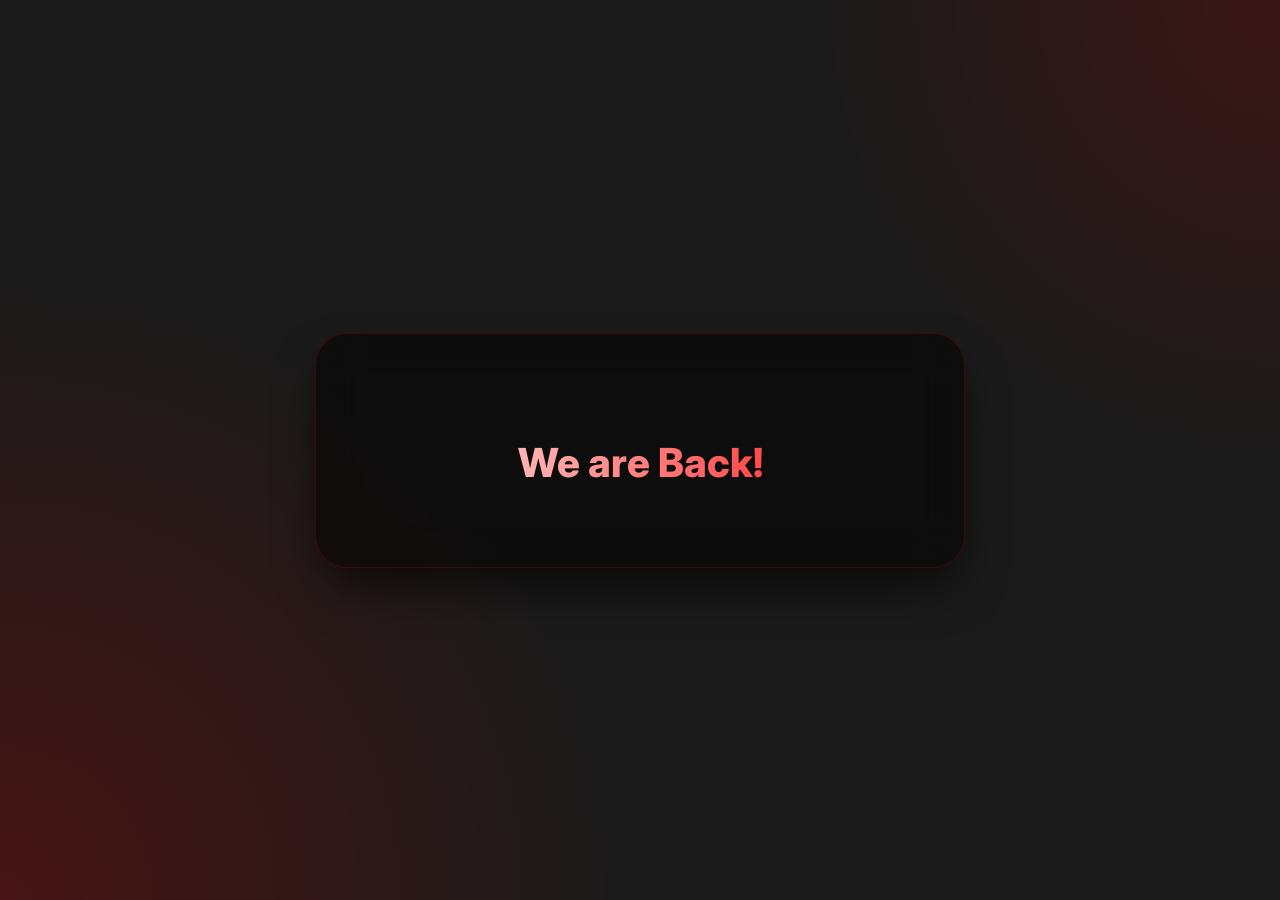
==== index.html @ 0750bf52 "Add files via upload" ====
<!DOCTYPE html>
<html lang="pt-br">
<head>
    <meta charset="UTF-8">
    <meta name="viewport" content="width=device-width, initial-scale=1.0">
    <title>Manutenção | Voltamos em breve</title>
    <link href="https://fonts.googleapis.com/css2?family=Inter:wght@300;600;800&display=swap" rel="stylesheet">
    <link rel="stylesheet" href="https://cdnjs.cloudflare.com/ajax/libs/font-awesome/6.4.0/css/all.min.css">
    <style>
        * { margin: 0; padding: 0; box-sizing: border-box; }
        
        body {
            font-family: 'Inter', sans-serif;
            height: 100vh;
            display: flex;
            align-items: center;
            justify-content: center;
            background: #1a1a1a;
            color: white;
            overflow: hidden;
            position: relative;
        }

        body::before {
            content: '';
            position: absolute;
            top: 0; left: 0; width: 100%; height: 100%;
            background: radial-gradient(circle at bottom left, rgba(255, 0, 0, 0.2), transparent 40%),
                        radial-gradient(circle at top right, rgba(255, 0, 0, 0.15), transparent 30%);
            z-index: -1;
        }

        .glass-card {
            background: rgba(0, 0, 0, 0.5);
            backdrop-filter: blur(20px);
            -webkit-backdrop-filter: blur(20px);
            border: 1px solid rgba(255, 0, 0, 0.2);
            border-radius: 32px;
            padding: 4rem 2rem;
            text-align: center;
            max-width: 650px;
            width: 90%;
            box-shadow: 0 25px 50px -12px rgba(0, 0, 0, 0.7);
            position: relative;
            z-index: 1;
        }

        .woman-icon {
            font-size: 5rem;
            color: #ff0000;
            margin-bottom: 1.5rem;
            position: absolute;
            top: -40px;
            left: 50%;
            transform: translateX(-50%);
            text-shadow: 0 0 20px rgba(255, 0, 0, 0.6);
            animation: pulse-red 2s infinite;
        }

        @keyframes pulse-red {
            0%, 100% { transform: translateX(-50%) scale(1); opacity: 1; }
            50% { transform: translateX(-50%) scale(1.05); opacity: 0.8; }
        }

        h1 { 
            font-weight: 800; font-size: 2.5rem; margin-bottom: 1rem; 
            background: linear-gradient(to right, #fff, #ff0000);
            -webkit-background-clip: text; -webkit-text-fill-color: transparent; 
            padding-top: 40px;
        }

        p { font-weight: 300; opacity: 0.8; margin-bottom: 2rem; font-size: 1.1rem; }

        .countdown-container {
            display: flex;
            justify-content: center;
            gap: 15px;
            margin-bottom: 2.5rem;
        }

        .time-block {
            background: rgba(20, 20, 20, 0.8);
            padding: 15px;
            border-radius: 16px;
            min-width: 80px;
            border: 1px solid rgba(255, 0, 0, 0.3);
        }

        .time-value { display: block; font-size: 2rem; font-weight: 800; color: #ff0000; }
        .time-label { font-size: 0.7rem; text-transform: uppercase; letter-spacing: 2px; opacity: 0.6; }

        /* --- BOTÃO DISCORD INTERNACIONAL --- */
        .btn-discord {
            display: inline-flex;
            align-items: center;
            justify-content: center;
            gap: 12px;
            background: #000;
            color: #fff;
            text-decoration: none;
            padding: 16px 35px;
            border-radius: 50px;
            font-weight: 600;
            text-transform: uppercase;
            letter-spacing: 1px;
            border: 2px solid #ff0000;
            transition: all 0.3s ease;
            box-shadow: 0 0 15px rgba(255, 0, 0, 0.3);
        }

        .btn-discord i { font-size: 1.5rem; color: #ff0000; transition: 0.3s; }

        .btn-discord:hover {
            background: #ff0000;
            color: #000;
            box-shadow: 0 0 30px rgba(255, 0, 0, 0.6);
            transform: translateY(-3px);
        }

        .btn-discord:hover i { color: #000; }

        .status-dot {
            display: inline-block;
            width: 10px; height: 10px;
            background: #ff0000; border-radius: 50%;
            margin-right: 8px; box-shadow: 0 0 15px #ff0000;
            animation: blink 1.5s infinite;
        }

        @keyframes blink { 0%, 100% { opacity: 1; } 50% { opacity: 0.3; } }
    </style>
</head>
<body>

    <div class="glass-card">
        <div class="woman-icon">👩‍💻</div>
        
        <div style="margin-bottom: 20px;">
            <span class="status-dot"></span>
            <span style="font-size: 0.8rem; font-weight: 600; opacity: 0.7; letter-spacing: 2px;">GLOBAL MAINTENANCE</span>
        </div>
        
        <h1>Estamos a melhorar tudo para si.</h1>
        <p>Estamos trabalhando para trazer uma experiência ainda mais poderosa.<br>Voltamos em 03/03/2026.</p>
        
        <div class="countdown-container">
            <div class="time-block"><span class="time-value" id="days">00</span><span class="time-label">Dias</span></div>
            <div class="time-block"><span class="time-value" id="hours">00</span><span class="time-label">Hrs</span></div>
            <div class="time-block"><span class="time-value" id="minutes">00</span><span class="time-label">Min</span></div>
            <div class="time-block"><span class="time-value" id="seconds">00</span><span class="time-label">Seg</span></div>
        </div>

        <a href="https://discord.gg/cHDTJGXrvJ" target="_blank" class="btn-discord">
            <i class="fab fa-discord"></i>
            Join Our Community
        </a>
    </div>

    <script>
        const targetDate = new Date("March 5, 2026 00:00:00").getTime();
        const timer = setInterval(function() {
            const now = new Date().getTime();
            const distance = targetDate - now;

            document.getElementById("days").innerHTML = Math.floor(distance / (1000 * 60 * 60 * 24));
            document.getElementById("hours").innerHTML = Math.floor((distance % (1000 * 60 * 60 * 24)) / (1000 * 60 * 60));
            document.getElementById("minutes").innerHTML = Math.floor((distance % (1000 * 60 * 60)) / (1000 * 60));
            document.getElementById("seconds").innerHTML = Math.floor((distance % (1000 * 60)) / 1000);

            if (distance < 0) {
                clearInterval(timer);
                document.querySelector(".glass-card").innerHTML = "<h1>We are Back!</h1>";
            }
        }, 1000);
    </script>
</body>
</html>
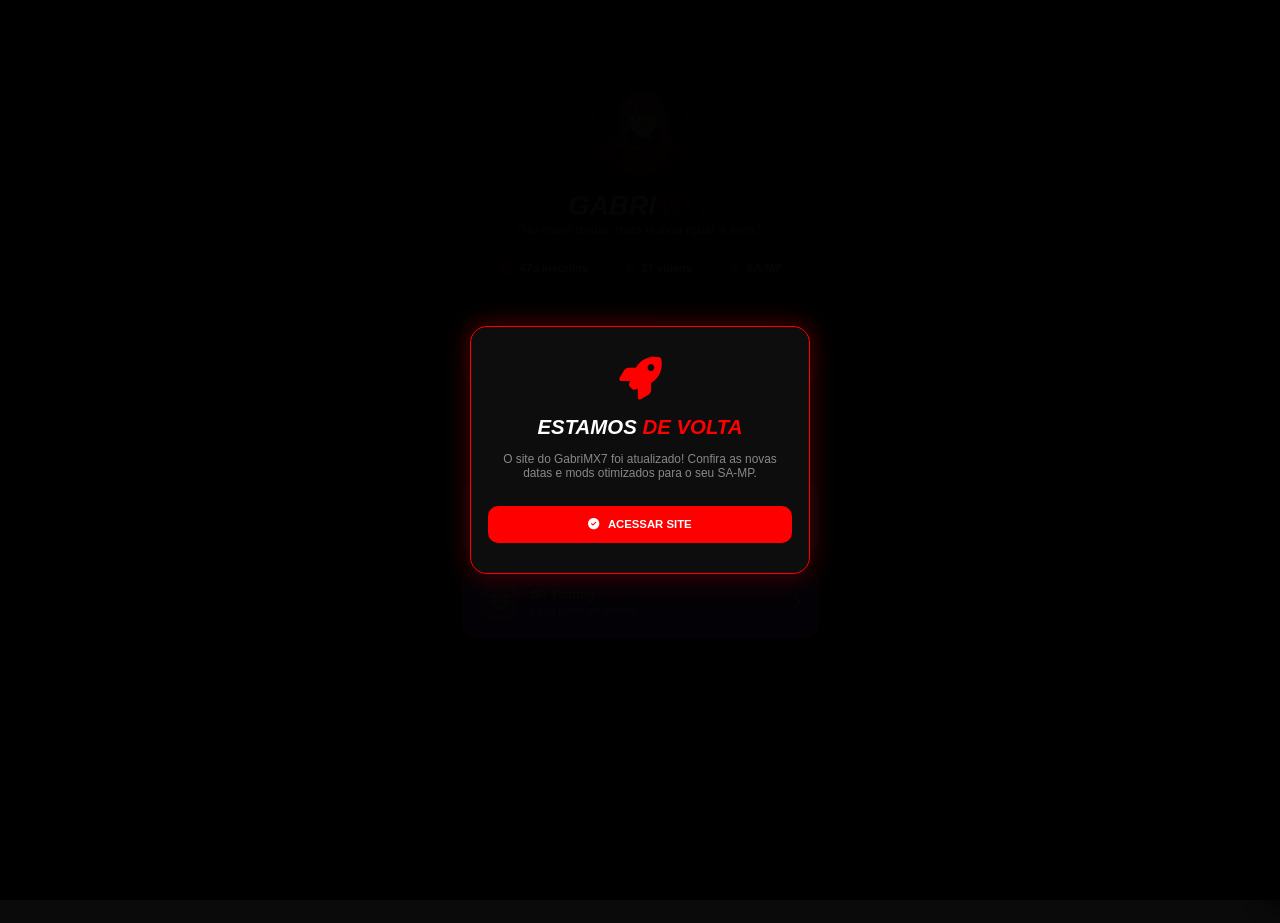
==== commit 8f8a8611: "Add files via upload Site atualizado...." ====
--- a/index.html
+++ b/index.html
@@ -1,177 +1,1926 @@
 <!DOCTYPE html>
 <html lang="pt-br">
 <head>
-    <meta charset="UTF-8">
-    <meta name="viewport" content="width=device-width, initial-scale=1.0">
-    <title>Manutenção | Voltamos em breve</title>
-    <link href="https://fonts.googleapis.com/css2?family=Inter:wght@300;600;800&display=swap" rel="stylesheet">
-    <link rel="stylesheet" href="https://cdnjs.cloudflare.com/ajax/libs/font-awesome/6.4.0/css/all.min.css">
-    <style>
-        * { margin: 0; padding: 0; box-sizing: border-box; }
-        
-        body {
-            font-family: 'Inter', sans-serif;
-            height: 100vh;
-            display: flex;
-            align-items: center;
-            justify-content: center;
-            background: #1a1a1a;
-            color: white;
-            overflow: hidden;
-            position: relative;
-        }
-
-        body::before {
-            content: '';
-            position: absolute;
-            top: 0; left: 0; width: 100%; height: 100%;
-            background: radial-gradient(circle at bottom left, rgba(255, 0, 0, 0.2), transparent 40%),
-                        radial-gradient(circle at top right, rgba(255, 0, 0, 0.15), transparent 30%);
-            z-index: -1;
-        }
-
-        .glass-card {
-            background: rgba(0, 0, 0, 0.5);
-            backdrop-filter: blur(20px);
-            -webkit-backdrop-filter: blur(20px);
-            border: 1px solid rgba(255, 0, 0, 0.2);
-            border-radius: 32px;
-            padding: 4rem 2rem;
-            text-align: center;
-            max-width: 650px;
-            width: 90%;
-            box-shadow: 0 25px 50px -12px rgba(0, 0, 0, 0.7);
-            position: relative;
-            z-index: 1;
-        }
-
-        .woman-icon {
-            font-size: 5rem;
-            color: #ff0000;
-            margin-bottom: 1.5rem;
-            position: absolute;
-            top: -40px;
-            left: 50%;
-            transform: translateX(-50%);
-            text-shadow: 0 0 20px rgba(255, 0, 0, 0.6);
-            animation: pulse-red 2s infinite;
-        }
-
-        @keyframes pulse-red {
-            0%, 100% { transform: translateX(-50%) scale(1); opacity: 1; }
-            50% { transform: translateX(-50%) scale(1.05); opacity: 0.8; }
-        }
-
-        h1 { 
-            font-weight: 800; font-size: 2.5rem; margin-bottom: 1rem; 
-            background: linear-gradient(to right, #fff, #ff0000);
-            -webkit-background-clip: text; -webkit-text-fill-color: transparent; 
-            padding-top: 40px;
-        }
-
-        p { font-weight: 300; opacity: 0.8; margin-bottom: 2rem; font-size: 1.1rem; }
-
-        .countdown-container {
-            display: flex;
-            justify-content: center;
-            gap: 15px;
-            margin-bottom: 2.5rem;
-        }
-
-        .time-block {
-            background: rgba(20, 20, 20, 0.8);
-            padding: 15px;
-            border-radius: 16px;
-            min-width: 80px;
-            border: 1px solid rgba(255, 0, 0, 0.3);
-        }
-
-        .time-value { display: block; font-size: 2rem; font-weight: 800; color: #ff0000; }
-        .time-label { font-size: 0.7rem; text-transform: uppercase; letter-spacing: 2px; opacity: 0.6; }
-
-        /* --- BOTÃO DISCORD INTERNACIONAL --- */
-        .btn-discord {
-            display: inline-flex;
-            align-items: center;
-            justify-content: center;
-            gap: 12px;
-            background: #000;
-            color: #fff;
-            text-decoration: none;
-            padding: 16px 35px;
-            border-radius: 50px;
-            font-weight: 600;
-            text-transform: uppercase;
-            letter-spacing: 1px;
-            border: 2px solid #ff0000;
-            transition: all 0.3s ease;
-            box-shadow: 0 0 15px rgba(255, 0, 0, 0.3);
-        }
-
-        .btn-discord i { font-size: 1.5rem; color: #ff0000; transition: 0.3s; }
-
-        .btn-discord:hover {
-            background: #ff0000;
-            color: #000;
-            box-shadow: 0 0 30px rgba(255, 0, 0, 0.6);
-            transform: translateY(-3px);
-        }
-
-        .btn-discord:hover i { color: #000; }
-
-        .status-dot {
-            display: inline-block;
-            width: 10px; height: 10px;
-            background: #ff0000; border-radius: 50%;
-            margin-right: 8px; box-shadow: 0 0 15px #ff0000;
-            animation: blink 1.5s infinite;
-        }
-
-        @keyframes blink { 0%, 100% { opacity: 1; } 50% { opacity: 0.3; } }
-    </style>
+  <meta charset="UTF-8">
+  <meta name="viewport" content="width=device-width, initial-scale=1.0">
+  <title>GabriMx7 • Website</title>
+  
+  <link rel="icon" type="image/png" href="favicon.png">
+  <link rel="stylesheet" href="https://cdnjs.cloudflare.com/ajax/libs/font-awesome/6.5.0/css/all.min.css">
+  <style>
+    /* Estilos Base e Reset */
+    * { margin: 0; padding: 0; box-sizing: border-box; -webkit-tap-highlight-color: transparent; }
+    
+    body {
+      zoom: 0.85;
+      background-color: #0a0a0a;
+      color: white;
+      font-family: 'Inter', sans-serif;
+      display: flex;
+      flex-direction: column;
+      align-items: center;
+      padding: 40px 20px;
+      min-height: 100vh;
+    }
+
+    /* --- MENU E SIDEBAR --- */
+    .menu-btn {
+      position: fixed;
+      top: 25px;
+      right: 25px;
+      z-index: 1001;
+      background: #121212;
+      border: 1px solid #1f1f1f;
+      width: 50px;
+      height: 50px;
+      border-radius: 12px;
+      cursor: pointer;
+      display: flex;
+      flex-direction: column;
+      justify-content: center;
+      align-items: center;
+      gap: 5px;
+    }
+
+    .bar { width: 24px; height: 2px; background: #ff0000; transition: 0.4s; }
+    .menu-btn.open .bar:nth-child(1) { transform: translateY(7px) rotate(45deg); }
+    .menu-btn.open .bar:nth-child(2) { opacity: 0; }
+    .menu-btn.open .bar:nth-child(3) { transform: translateY(-7px) rotate(-45deg); }
+
+    .sidebar {
+  position: fixed;
+  top: 0;
+  right: -280px;
+  width: 280px;
+  height: 100%;
+  background: #0a0a0a; /* Fundo mais escuro para combinar com o corpo */
+  border-left: 2px solid #ff0000; /* Linha de borda mais definida */
+  z-index: 1000;
+  transition: all 0.5s cubic-bezier(0.4, 0, 0.2, 1);
+  padding: 100px 20px 40px 20px; /* Padding ajustado */
+  display: flex;
+  flex-direction: column;
+  gap: 12px; /* Espaço uniforme entre os botões */
+  box-shadow: -10px 0 30px rgba(0, 0, 0, 0.9);
+}
+
+
+    .sidebar.active { right: 0; }
+    
+    .sidebar a {
+  width: 100%; /* Garante que todos tenham a mesma largura */
+  padding: 16px;
+  font-size: 15px;
+  display: flex;
+  align-items: center;
+  justify-content: flex-start; /* Alinhamento à esquerda */
+  border-radius: 10px;
+  background: #121212;
+  border: 1px solid #1f1f1f;
+  box-sizing: border-box; /* Evita que o padding aumente o tamanho do botão */
+}
+
+  .sidebar a i {
+  width: 30px; /* Largura fixa para os ícones ficarem alinhados verticalmente */
+  text-align: center;
+}
+   
+
+  .sidebar-header {
+  padding: 0 10px;
+  margin-bottom: 25px;
+  border-bottom: 1px solid #1f1f1f; /* Linha divisória sutil */
+  padding-bottom: 15px;
+}
+
+
+    /* --- TELAS --- */
+    #home-screen, #download-screen { width: 100%; max-width: 420px; }
+
+    /* --- PERFIL --- */
+    .profile { text-align: center; margin: 50px 0 40px; }
+    .profile img {
+      width: 115px; height: 115px;
+      border-radius: 50%; border: 3px solid #ff0000;
+      box-shadow: 0 0 20px rgba(255, 0, 0, 0.3);
+      margin-bottom: 15px;
+      object-fit: cover;
+    }
+    .profile h1 { font-style: italic; text-transform: uppercase; font-weight: 900; }
+    .profile h1 span { color: #ff0000; }
+
+    /* --- LINKS GRID --- */
+    .links-grid { display: flex; flex-direction: column; gap: 16px; margin-bottom: 60px; }
+
+      .card {
+      display: flex; 
+      align-items: center; 
+      justify-content: space-between;
+      padding: 18px 20px; 
+      border-radius: 18px; 
+      text-decoration: none;
+      color: white; 
+      transition: 0.2s ease; 
+      cursor: pointer; 
+      border: 1px solid rgba(255, 255, 255, 0.05);
+      width: 100%;
+      background: #121212;
+    }
+
+    .card.primary { background: linear-gradient(90deg, #ff0000, #b30000); border: none; }
+    .card.discord { background: #5865F2; }
+    .card.purple { background: #a855f7; }
+
+    .card:hover { transform: scale(1.02); }
+    .card:active { transform: scale(0.98); opacity: 0.9; }
+
+    .card-content { display: flex; align-items: center; gap: 15px; text-align: left; }
+    .icon-box { 
+      width: 45px; height: 45px; 
+      background: rgba(255, 255, 255, 0.1); 
+      border-radius: 12px; display: flex; 
+      align-items: center; justify-content: center; 
+      font-size: 1.2rem;
+    }
+
+     /* --- AJUSTE NO CONTAINER DE VÍDEO --- */
+  .video-container { 
+  position: relative; 
+  padding-bottom: 56.25%; /* Mantém proporção 16:9 */
+  height: 0; 
+  overflow: hidden;
+  background: #000;
+}
+
+ .video-container iframe { 
+  position: absolute; 
+  top: 0; 
+  left: 0; 
+  width: 100%; 
+  height: 100%; 
+  border: none;
+}
+
+  /* --- BOTÕES LADO A LADO --- */
+  .button-group {
+  display: grid;
+  grid-template-columns: 1fr 1fr; /* Divide em duas colunas iguais */
+  gap: 10px;
+  width: 100%;
+}
+
+  .btn-download-new { 
+  font-size: 11px; /* Ajuste para caber em telas menores */
+  padding: 14px 5px;
+  white-space: nowrap;
+}
+
+/* Ajuste mobile para botões se a tela for muito pequena */
+@media (max-width: 360px) {
+  .button-group {
+    grid-template-columns: 1fr;
+  }
+}
+
+    /* --- COPYRIGHT STYLE --- */
+    .footer-credits { text-align: center; padding: 40px 0 20px; font-size: 12px; color: #444; font-weight: 500; letter-spacing: 1px; }
+
+    /* --- DOWNLOADS --- */
+    .back-btn { background: none; border: none; color: #ff0000; cursor: pointer; font-weight: bold; margin-bottom: 25px; display: flex; align-items: center; gap: 8px; font-size: 1rem; }
+    
+    .download-card-custom {
+      background: #121212;
+      border-radius: 24px;
+      overflow: hidden;
+      border: 1px solid #1f1f1f;
+      margin-bottom: 30px;
+      box-shadow: 0 10px 30px rgba(0,0,0,0.5);
+    }
+
+    .video-container { position: relative; padding-bottom: 56.25%; height: 0; border-bottom: 2px solid #ff0000; }
+    .video-container iframe { position: absolute; top: 0; left: 0; width: 100%; height: 100%; }
+    
+    .download-content-v2 { padding: 25px; }
+    
+    .download-header { display: flex; justify-content: space-between; align-items: flex-start; margin-bottom: 15px; }
+    .download-header h3 { font-size: 20px; font-weight: 900; }
+    .download-header .file-size { text-align: right; font-size: 12px; color: #666; }
+    .download-header .file-size strong { display: block; color: #fff; font-size: 14px; }
+
+    .download-desc { 
+      color: #aaa; 
+      font-size: 14px; 
+      line-height: 1.6; 
+      margin-bottom: 20px; 
+      border-left: 3px solid #ff0000; 
+      padding-left: 15px; 
+    }
+
+    .btn-download-new { 
+      background: #ff0000; 
+      color: white; 
+      padding: 16px; 
+      border-radius: 14px; 
+      font-weight: 900; 
+      text-decoration: none; 
+      display: flex; 
+      align-items: center; 
+      justify-content: center; 
+      gap: 10px; 
+      transition: 0.3s;
+      text-transform: uppercase;
+      letter-spacing: 1px;
+      margin-bottom: 12px;
+      border: none;
+      width: 100%;
+      cursor: pointer;
+      font-family: 'Inter', sans-serif;
+    }
+
+    .btn-senha { background: #222 !important; border: 1px solid #333 !important; }
+    .btn-download-new:hover { background: #fff; color: #000; transform: translateY(-3px); }
+    .btn-senha:hover { background: #444 !important; color: #fff !important; }
+
+    .stats-container { display: flex; justify-content: center; gap: 10px; margin-top: 20px; flex-wrap: wrap; }
+    .stat-badge {
+      background: rgba(255, 255, 255, 0.05);
+      border: 1px solid rgba(255, 255, 255, 0.1);
+      padding: 8px 16px;
+      border-radius: 50px;
+      display: flex;
+      align-items: center;
+      gap: 8px;
+      font-size: 13px;
+      font-weight: 600;
+      color: #efefef;
+    }
+    .stat-badge i { color: #ff4444; font-size: 14px; }
+
+        /* --- BOTÃO FLUTUANTE --- */
+    .fab-container {
+      position: fixed;
+      bottom: 30px;
+      right: 30px;
+      z-index: 998;
+    }
+
+    .fab-button {
+      width: 60px;
+      height: 60px;
+      background: #ff0000;
+      border-radius: 50%;
+      display: flex;
+      align-items: center;
+      justify-content: center;
+      color: white;
+      text-decoration: none;
+      font-size: 28px;
+      box-shadow: 0 4px 15px rgba(255, 0, 0, 0.4);
+      transition: 0.3s cubic-bezier(0.175, 0.885, 0.32, 1.275);
+      border: 2px solid rgba(255, 255, 255, 0.1);
+    }
+
+    .fab-button:hover {
+      transform: scale(1.1) rotate(5deg);
+      background: #fff;
+      color: #ff0000;
+      box-shadow: 0 8px 25px rgba(255, 0, 0, 0.6);
+    }
+
+    /* Animação de pulso suave */
+    @keyframes pulse-red {
+      0% { box-shadow: 0 0 0 0 rgba(255, 0, 0, 0.7); }
+      70% { box-shadow: 0 0 0 15px rgba(255, 0, 0, 0); }
+      100% { box-shadow: 0 0 0 0 rgba(255, 0, 0, 0); }
+    }
+
+    .fab-button {
+      animation: pulse-red 2s infinite;
+    }
+
+    /* Efeito de brilho no título */
+  .section-header h2 span {
+  color: #ff0000;
+  text-shadow: 0 0 15px rgba(255, 0, 0, 0.6);
+}
+
+  /* Badge de categoria */
+  .category-badge {
+  background: rgba(255, 0, 0, 0.1);
+  color: #ff0000;
+  font-size: 10px;
+  padding: 2px 8px;
+  border-radius: 4px;
+  border: 1px solid #ff0000;
+  font-weight: bold;
+  display: inline-block;
+  margin-bottom: 5px;
+}
+
+  /* Organização dos botões lado a lado */
+  .button-group {
+  display: grid;
+  grid-template-columns: 1fr 1fr;
+  gap: 10px;
+}
+
+  /* Ajuste no card para parecer com o print */
+  .download-card-custom {
+  background: #0d0d0d !important;
+  border: 1px solid #1a1a1a !important;
+  transition: 0.3s ease;
+}
+
+  .download-card-custom:hover {
+  border-color: #ff0000 !important;
+  box-shadow: 0 0 20px rgba(255, 0, 0, 0.1);
+}
+
+
+  /* Container do cabeçalho */
+  .section-header-v2 {
+  text-align: center;
+  margin-bottom: 35px;
+  margin-top: 10px;
+}
+
+  /* Título Principal (Branco com Destaque Vermelho) */
+  .section-header-v2 h2 {
+  font-size: 28px;
+  font-weight: 900;
+  color: #ffffff;
+  text-transform: uppercase;
+  letter-spacing: 1px;
+  margin-bottom: 4px; /* Espaço curto para o subtítulo */
+}
+
+  /* O "DOWNLOADS" com brilho */
+  .section-header-v2 h2 span {
+  color: #ff0000;
+  text-shadow: 0 0 15px rgba(255, 0, 0, 0.4);
+}
+
+  /* Subtítulo Vermelho (Igual ao da imagem) */
+  .subtitle-red {
+  color: #ff0000;
+  font-size: 14px;
+  font-weight: 800;
+  text-transform: uppercase;
+  letter-spacing: 2px;
+  margin: 0;
+  padding: 0;
+}
+
+
+  /* Estilo do Botão Voltar */
+  .back-btn {
+  position: absolute; /* Fixa o botão sem afetar o alinhamento do  título */
+  top: 15px;
+  left: 15px;
+  background: #121212; /* Fundo escuro */
+  border: 1px solid #1f1f1f;
+  color: #fff;
+  padding: 8px 15px;
+  border-radius: 10px;
+  cursor: pointer;
+  font-weight: 800;
+  display: inline-flex;
+  align-items: center;
+  gap: 8px;
+  font-size: 0.7rem;
+  text-transform: uppercase;
+  transition: 0.3s ease;
+  z-index: 10;
+}
+
+.back-btn i {
+  color: #ff0000; /* Ícone em vermelho para destaque */
+}
+
+.back-btn:hover {
+  background: #ff0000;
+  border-color: #ff0000;
+  box-shadow: 0 0 15px rgba(255, 0, 0, 0.4); /* Efeito de brilho ao passar o rato */
+}
+
+/* Ajuste do Botão do Menu */
+.menu-btn {
+  position: fixed;
+  top: 15px; /* Alinhado à mesma altura do botão voltar */
+  right: 15px;
+  z-index: 1001;
+  background: #121212;
+  border: 1px solid #1f1f1f;
+  width: 45px;
+  height: 45px;
+  border-radius: 10px;
+  display: flex;
+  flex-direction: column;
+  justify-content: center;
+  align-items: center;
+  gap: 4px;
+}
+
+/* Garante que as barras do menu sejam vermelhas como na imagem */
+.bar {
+  width: 20px;
+  height: 2px;
+  background: #ff0000; 
+  transition: 0.4s;
+}
+
+/* Container do Cabeçalho da Sidebar */
+.sidebar-header {
+  margin-bottom: 30px;
+  padding-left: 10px;
+}
+
+/* Texto pequeno acima do título */
+.sidebar-subtitle {
+  color: #ff0000;
+  font-size: 10px;
+  font-weight: 900;
+  letter-spacing: 3px;
+  display: block;
+  margin-bottom: 5px;
+}
+
+/* Título Principal Estilizado */
+.sidebar-title {
+  color: #fff;
+  font-size: 22px;
+  font-weight: 900;
+  font-style: italic; /* Combina com a logo principal */
+  text-transform: uppercase;
+  line-height: 1;
+}
+
+.sidebar-title span {
+  color: #ff0000; /* Ponto final em vermelho */
+}
+
+/* Linha decorativa abaixo do título */
+.title-underline {
+  width: 40px;
+  height: 4px;
+  background: #ff0000;
+  margin-top: 10px;
+  border-radius: 2px;
+}
+
+/* Ajuste sutil na sidebar para focar no conteúdo */
+.sidebar {
+  padding: 80px 20px !important;
+  background: linear-gradient(180deg, #0f0f0f 0%, #050505 100%);
+}
+
+
+.sidebar a {
+  color: white;
+  text-decoration: none;
+  font-size: 1.1rem;
+  font-weight: 900; /* Peso máximo para destaque */
+  text-transform: uppercase;
+  letter-spacing: 1px;
+  display: flex;
+  align-items: center;
+  gap: 15px;
+  padding: 18px 20px;
+  border-radius: 12px;
+  background: #161616; /* Fundo escuro base */
+  border: 1px solid #252525;
+  transition: all 0.4s cubic-bezier(0.175, 0.885, 0.32, 1.275);
+  position: relative;
+  overflow: hidden;
+}
+
+/* Efeito de Destaque ao Passar o Mouse (Hover) */
+.sidebar a:hover {
+  background: #ff0000;
+  border-color: #ff4444;
+  transform: translateX(10px); /* Move levemente para a direita */
+  box-shadow: 0 0 25px rgba(255, 0, 0, 0.5); /* Brilho externo */
+}
+
+/* Estilização do Ícone dentro do botão */
+.sidebar a i {
+  font-size: 1.3rem;
+  color: #ff0000; /* Ícone vermelho por padrão */
+  transition: 0.3s;
+}
+
+.sidebar a:hover i {
+  color: #fff; /* Ícone fica branco no hover */
+  transform: scale(1.2);
+}
+
+/* Brilho interno sutil */
+.sidebar a::after {
+  content: '';
+  position: absolute;
+  top: 0;
+  left: -100%;
+  width: 100%;
+  height: 100%;
+  background: linear-gradient(90deg, transparent, rgba(255,255,255,0.1), transparent);
+  transition: 0.5s;
+}
+
+.sidebar a:hover::after {
+  left: 100%;
+}
+
+/* Container do novo botão */
+.support-container {
+  width: 100%;
+  display: flex;
+  justify-content: center;
+  margin-bottom: 25px; /* Espaço antes do card de download */
+}
+
+/* Estilo do botão inline */
+.support-button-inline {
+  background: #5865F2; /* Cor oficial do Discord */
+  color: white;
+  text-decoration: none;
+  font-size: 11px;
+  font-weight: 800;
+  padding: 12px 20px;
+  border-radius: 10px;
+  display: flex;
+  align-items: center;
+  gap: 10px;
+  text-transform: uppercase;
+  letter-spacing: 1px;
+  transition: 0.3s;
+  border: 1px solid rgba(255, 255, 255, 0.1);
+  width: 100%; /* Ocupa a largura do container */
+  justify-content: center;
+}
+
+.support-button-inline:hover {
+  background: #4752c4;
+  transform: translateY(-2px);
+  box-shadow: 0 5px 15px rgba(88, 101, 242, 0.3);
+}
+
+/* Ocultar o botão flutuante antigo (opcional) */
+.fab-container {
+  display: none;
+}
+
+/* Centraliza o conteúdo da tela de créditos */
+#cit-screen {
+  display: flex;
+  flex-direction: column;
+  align-items: center; /* Alinha horizontalmente no centro */
+  text-align: center;
+}
+
+/* Garante que o card de créditos não ocupe a largura inteira se não necessário */
+#cit-screen .download-card-custom {
+  width: 100%;
+  max-width: 400px; /* Mantém o padrão visual dos outros cards */
+}
+
+/* Centraliza o texto e elementos dentro do card de créditos */
+#cit-screen .download-content-v2 {
+  display: flex;
+  flex-direction: column;
+  align-items: center;
+}
+/* Estilos da Tela de Boas-vindas */
+.welcome-overlay {
+  position: fixed;
+  top: 0;
+  left: 0;
+  width: 100%;
+  height: 100%;
+  background: rgba(0, 0, 0, 0.98);
+  display: flex;
+  align-items: center;
+  justify-content: center;
+  z-index: 10000; /* Garante que fique por cima de tudo */
+  padding: 20px;
+}
+
+.welcome-card {
+  background: #0d0d0d;
+  border: 2px solid #ff0000;
+  border-radius: 20px;
+  padding: 35px 20px;
+  text-align: center;
+  max-width: 400px;
+  width: 100%;
+  box-shadow: 0 0 30px rgba(255, 0, 0, 0.3);
+  animation: entrance 0.5s ease-out;
+}
+
+.welcome-badge {
+  background: #ff0000;
+  color: white;
+  font-size: 10px;
+  font-weight: 900;
+  padding: 4px 12px;
+  border-radius: 5px;
+  display: inline-block;
+  margin-bottom: 15px;
+}
+
+.welcome-icon {
+  font-size: 50px;
+  color: #ff0000;
+  margin-bottom: 20px;
+}
+
+.welcome-card h2 {
+  font-weight: 900;
+  font-style: italic;
+  text-transform: uppercase;
+  margin-bottom: 15px;
+}
+
+.welcome-card h2 span {
+  color: #ff0000;
+}
+
+.welcome-card p {
+  color: #888;
+  font-size: 14px;
+  margin-bottom: 30px;
+}
+
+.btn-welcome {
+  background: #ff0000;
+  color: white;
+  border: none;
+  padding: 15px;
+  border-radius: 12px;
+  font-weight: 900;
+  width: 100%;
+  cursor: pointer;
+  display: flex;
+  align-items: center;
+  justify-content: center;
+  gap: 10px;
+  transition: 0.3s;
+}
+
+.btn-welcome:hover {
+  background: white;
+  color: black;
+}
+
+@keyframes entrance {
+  from { opacity: 0; transform: scale(0.8); }
+  to { opacity: 1; transform: scale(1); }
+}
+
+
+  </style>
 </head>
 <body>
-
-    <div class="glass-card">
-        <div class="woman-icon">👩‍💻</div>
-        
-        <div style="margin-bottom: 20px;">
-            <span class="status-dot"></span>
-            <span style="font-size: 0.8rem; font-weight: 600; opacity: 0.7; letter-spacing: 2px;">GLOBAL MAINTENANCE</span>
+     <div id="welcome-screen" class="welcome-overlay">
+  <div class="welcome-card">
+
+    <i class="fas fa-rocket welcome-icon"></i>
+    <h2>ESTAMOS <span>DE VOLTA</span></h2>
+    <p>O site do GabriMX7 foi atualizado! Confira as novas datas e mods otimizados para o seu SA-MP.</p>
+    <button class="btn-welcome" onclick="closeWelcome()">
+      <i class="fas fa-check-circle"></i> ACESSAR SITE
+    </button>
+  </div>
+</div>
+
+
+   <div class="fab-container">
+  <a href="https://discord.gg/cHDTJGXrvJ" class="fab-button" target="_blank" title="Suporte">
+    <i class="fab fa-discord"></i>
+  </a>
+</div>
+
+
+  <div class="menu-btn" id="menuToggle">
+    <div class="bar"></div><div class="bar"></div><div class="bar"></div>
+  </div>
+   
+  <nav class="sidebar" id="sidebar">
+  <div class="sidebar-header">
+    <span class="sidebar-subtitle">MENU</span>
+    <h2 class="sidebar-title">NAVEGAÇÃO<span>.</span></h2>
+    <div class="title-underline"></div>
+  </div>
+  
+  <a href="javascript:void(0)" onclick="showHome()"><i class="fas fa-home"></i> Início</a>
+  <a href="javascript:void(0)" onclick="showDownloads()"><i class="fas fa-download"></i> Downloads</a>
+<a href="javascript:void(0)" onclick="showCit()"><i class="fa-solid fa-code"></i> créditos</a>
+
+  
+ <a href="https://youtube.com/@gabrimx7" target="_blank" style="margin-top: auto; border-color: rgba(255,0,0,0.3);">
+    <i class="fas fa-crown"></i> CEO: GabriMX7
+  </a>
+</nav>
+
+
+  <nav class="sidebar" id="sidebar">
+    <a href="javascript:void(0)" onclick="showHome()"><i class="fas fa-home"></i> Início</a>
+    <a href="javascript:void(0)" onclick="showDownloads()"><i class="fas fa-download"></i> Downloads</a>
+  </nav>
+
+  <div class="overlay" id="overlay"></div>
+
+  <main id="home-screen">
+     <div class="profile">
+      <img src="perfil.jpg" alt="Avatar"> 
+      <h1>GABRI<span>MX7</span></h1>
+      <p>"No meio deles, mas nunca igual a eles."</p>
+
+      <div class="stats-container">
+        <div class="stat-badge"><i class="fas fa-users"></i><span>47g inscritos</span></div>
+        <div class="stat-badge"><i class="fas fa-play"></i><span>27 vídeos</span></div>
+        <div class="stat-badge"><i class="fas fa-bolt"></i><span>SA-MP</span></div>
+      </div>
+    </div>
+
+    <div class="links-grid">
+      <a href="https://youtube.com/@gabrimx7" class="card primary" target="_blank">
+        <div class="card-content">
+          <div class="icon-box"><i class="fab fa-youtube"></i></div>
+          <div><b>YouTube</b><br><small>Inscreva-se no canal</small></div>
         </div>
-        
-        <h1>Estamos a melhorar tudo para si.</h1>
-        <p>Estamos trabalhando para trazer uma experiência ainda mais poderosa.<br>Voltamos em 03/03/2026.</p>
-        
-        <div class="countdown-container">
-            <div class="time-block"><span class="time-value" id="days">00</span><span class="time-label">Dias</span></div>
-            <div class="time-block"><span class="time-value" id="hours">00</span><span class="time-label">Hrs</span></div>
-            <div class="time-block"><span class="time-value" id="minutes">00</span><span class="time-label">Min</span></div>
-            <div class="time-block"><span class="time-value" id="seconds">00</span><span class="time-label">Seg</span></div>
+        <i class="fas fa-chevron-right"></i>
+      </a>
+
+      <a href="javascript:void(0)" onclick="showDownloads()" class="card">
+        <div class="card-content">
+          <div class="icon-box"><i class="fas fa-download"></i></div>
+          <div><b>Downloads</b><br><small>Baixe as datas anti-lag</small></div>
         </div>
-
-        <a href="https://discord.gg/cHDTJGXrvJ" target="_blank" class="btn-discord">
-            <i class="fab fa-discord"></i>
-            Join Our Community
+        <i class="fas fa-chevron-right"></i>
+      </a>
+
+      <a href="https://discord.gg/cHDTJGXrvJ" class="card discord" target="_blank">
+        <div class="card-content">
+          <div class="icon-box"><i class="fab fa-discord"></i></div>
+          <div><b>Discord</b><br><small>Entre na comunidade</small></div>
+        </div>
+        <i class="fas fa-chevron-right"></i>
+      </a>
+
+      <a href="https://gabrimx7.github.io/g7.family/" class="card purple" target="_blank">
+        <div class="card-content">
+          <div class="icon-box"><i class="fas fa-users"></i></div>
+          <div><b>G7 Family</b><br><small>Faça parte da família</small></div>
+        </div>
+        <i class="fas fa-chevron-right"></i>
+      </a>
+    </div>
+
+    <footer class="footer-credits">Copyright GabrIMX7 © 2026</footer>
+  </main>
+
+   <main id="cit-screen" style="display: none; position: relative; padding-top: 60px;">
+  <button class="back-btn" onclick="showHome()">
+    <i class="fas fa-chevron-left"></i> VOLTAR
+  </button>
+  
+  <div class="section-header-v2">
+    <h2>CRÉDITO DE <span>SITE</span></h2>
+    <p class="subtitle-red">INFO & G7</p>
+  </div>
+
+  <div class="support-container">
+    <div class="support-button-inline" style="background: #1a1a1a;">
+      <i class="fas fa-info-circle"></i> CRÉDITOS DO SITE
+    </div>
+  </div>
+
+  <div class="download-card-custom">
+    <div class="download-content-v2">
+      <div class="download-header">
+        <div>
+           <span class="category-badge">INFORMAÇÃO</span>
+           <h2 style="margin-top: 10px;">CRÉDITOS</h2>
+        </div>
+      </div>
+  
+      <p class="download-desc"> 100% CRIADO POR AI
+
+      <div class="button-group">
+        <a href="https://youtube.com/playlist?list=PLOGUwj3vyF9VBWTZHJh8ZySTBKTm3UTDz&si=sexyY_F-qa65yyOp" class="btn-download-new">
+          <i class="fas fa-eye"></i> VISUALIZAR
         </a>
-    </div>
-
-    <script>
-        const targetDate = new Date("March 5, 2026 00:00:00").getTime();
-        const timer = setInterval(function() {
-            const now = new Date().getTime();
-            const distance = targetDate - now;
-
-            document.getElementById("days").innerHTML = Math.floor(distance / (1000 * 60 * 60 * 24));
-            document.getElementById("hours").innerHTML = Math.floor((distance % (1000 * 60 * 60 * 24)) / (1000 * 60 * 60));
-            document.getElementById("minutes").innerHTML = Math.floor((distance % (1000 * 60 * 60)) / (1000 * 60));
-            document.getElementById("seconds").innerHTML = Math.floor((distance % (1000 * 60)) / 1000);
-
-            if (distance < 0) {
-                clearInterval(timer);
-                document.querySelector(".glass-card").innerHTML = "<h1>We are Back!</h1>";
-            }
-        }, 1000);
-    </script>
+        <button class="btn-download-new btn-senha" onclick="copyPassword('REGRAS-G7', this)">
+          <i class="fas fa-copy"></i> COPIAR REF
+        </button>
+     </div>
+   </div>
+  </div>
+</main>
+
+
+  <main id="download-screen" style="display: none; position: relative; padding-top: 60px;">
+  <button class="back-btn" onclick="showHome()">
+    <i class="fas fa-chevron-left"></i> VOLTAR
+  </button>
+  
+  <div class="section-header-v2">
+    <h2>CENTRAL DE <span>DOWNLOADS</span></h2>
+    <p class="subtitle-red">MODS & OTIMIZAÇÃO SAMP</p>
+  </div>
+
+   <div class="support-container">
+    <a href="https://discord.gg/cHDTJGXrvJ"    class="support-button-inline" target="_blank">
+      <i class="fab fa-discord"></i> PRECISANDO DE AJUDA? ENTRE NO DISCORD
+  </a>
+ </div>
+
+  <div class="download-card-custom">
+  <div class="video-container">
+    <iframe 
+      src="https://www.youtube.com/embed/OLLL4t2Ctqo" 
+      title="YouTube video player" 
+      allow="accelerometer; autoplay; clipboard-write; encrypted-media; gyroscope; picture-in-picture; web-share" 
+      allowfullscreen>
+    </iframe>
+  </div>
+
+  <div class="download-content-v2">
+    <div class="download-header">
+      <div>
+         <span class="category-badge">MOD ANDROID</span>
+         <h3>Pack de ícone</h3>
+      </div>
+
+    </div>
+    
+    <p class="download-desc"> ❤️ Se Escreve No Canal Para Ajudar ❤️ </p>
+    
+    <div class="button-group">
+      <a href="https://seulink.net/iconpack2025" class="btn-download-new" target="_blank">
+        <i class="fas fa-download"></i> BAIXAR
+      </a>
+      
+      <button class="btn-download-new btn-senha" onclick="copyPassword('GABRIMX7', this)">
+        <i class="fas fa-copy"></i> NÃO POSSUI SENHA
+      </button>
+   </div>
+ </div>
+</div>
+
+  </a>
+ </div>
+
+  <div class="download-card-custom">
+  <div class="video-container">
+    <iframe 
+      src="https://www.youtube.com/embed/E44278CD8mo" 
+      title="YouTube video player" 
+      allow="accelerometer; autoplay; clipboard-write; encrypted-media; gyroscope; picture-in-picture; web-share" 
+      allowfullscreen>
+    </iframe>
+  </div>
+
+  <div class="download-content-v2">
+    <div class="download-header">
+      <div>
+         <span class="category-badge">MOD ANDROID</span>
+         <h3>Pack de ícone</h3>
+      </div>
+     
+    </div>
+    
+    <p class="download-desc"> ❤️ Se Escreve No Canal Para Ajudar ❤️ </p>
+    
+    <div class="button-group">
+      <a href="https://4br.me/icones-v1" class="btn-download-new" target="_blank">
+        <i class="fas fa-download"></i> BAIXAR
+      </a>
+      
+      <button class="btn-download-new btn-senha" onclick="copyPassword('icones-v1', this)">
+        <i class="fas fa-copy"></i> Password
+      </button>
+   </div>
+ </div>
+</div>
+
+  </a>
+ </div>
+
+  <div class="download-card-custom">
+  <div class="video-container">
+    <iframe 
+      src="https://www.youtube.com/embed/WXtNOC-jO-k" 
+      title="YouTube video player" 
+      allow="accelerometer; autoplay; clipboard-write; encrypted-media; gyroscope; picture-in-picture; web-share" 
+      allowfullscreen>
+    </iframe>
+  </div>
+
+  <div class="download-content-v2">
+    <div class="download-header">
+      <div>
+         <span class="category-badge">APK ANDROID</span>
+         <h3>Download do Apk</h3>
+      </div>
+     
+    </div>
+    
+    <p class="download-desc"> DOWNLOAD DO APK </p>
+    
+    <div class="button-group">
+      <a href="https://bit.ly/Apkantigo" class="btn-download-new" target="_blank">
+        <i class="fas fa-download"></i> BAIXAR
+      </a>
+      
+      <button class="btn-download-new btn-senha" onclick="copyPassword('GABRIMX7', this)">
+        <i class="fas fa-copy"></i> NÃO POSSUI SENHA
+      </button>
+   </div>
+ </div>
+</div>
+
+</a>
+  </div>
+
+  <div class="download-card-custom">
+  <div class="video-container">
+    <iframe 
+      src="https://www.youtube.com/embed/Jnx7MVaroiI" 
+      title="YouTube video player" 
+      allow="accelerometer; autoplay; clipboard-write; encrypted-media; gyroscope; picture-in-picture; web-share" 
+      allowfullscreen>
+    </iframe>
+  </div>
+
+  <div class="download-content-v2">
+    <div class="download-header">
+      <div>
+         <span class="category-badge">DATA ANDROID</span>
+         <h3>Data Anti-lag v24</h3>
+      </div>
+      <div class="file-size">Peso <strong>312 mb</strong></div>
+    </div>
+    
+    <p class="download-desc">❤️ Se Escreve No Canal Para Ajudar ❤️ </p>
+    
+    <div class="button-group">
+      <a href="https://4br.me/antlag24" class="btn-download-new" target="_blank">
+        <i class="fas fa-download"></i> BAIXAR
+      </a>
+      
+      <button class="btn-download-new btn-senha" onclick="copyPassword('NÃO TEM SENHA', this)">
+        <i class="fas fa-copy"></i> NÃO TEM SENHA 
+      </button>
+   </div>
+ </div>
+</div>
+
+  </a>
+ </div>
+
+  <div class="download-card-custom">
+  <div class="video-container">
+    <iframe 
+      src="https://www.youtube.com/embed/QvvSwn8uxa8" 
+      title="YouTube video player" 
+      allow="accelerometer; autoplay; clipboard-write; encrypted-media; gyroscope; picture-in-picture; web-share" 
+      allowfullscreen>
+    </iframe>
+  </div>
+  
+
+  <div class="download-content-v2">
+    <div class="download-header">
+      <div>
+         <span class="category-badge">DATA ANDROID</span>
+         <h3>Data Anti-lag v23</h3>
+      </div>
+      <div class="file-size">Peso <strong>343 mb</strong></div>
+    </div>
+    
+    <p class="download-desc">❤️ Se Escreve No Canal Para Ajudar ❤️ </p>
+    
+    <div class="button-group">
+      <a href="https://4br.me/antlag23" class="btn-download-new" target="_blank">
+        <i class="fas fa-download"></i> BAIXAR
+      </a>
+      
+      <button class="btn-download-new btn-senha" onclick="copyPassword('NÃO TEM SENHA', this)">
+        <i class="fas fa-copy"></i> NÃO TEM SENHA 
+      </button>
+   </div>
+ </div>
+</div>
+
+  </a>
+ </div>
+
+  <div class="download-card-custom">
+  <div class="video-container">
+    <iframe 
+      src="https://www.youtube.com/embed/_R6jN4XcohE" 
+      title="YouTube video player" 
+      allow="accelerometer; autoplay; clipboard-write; encrypted-media; gyroscope; picture-in-picture; web-share" 
+      allowfullscreen>
+    </iframe>
+  </div>
+
+  <div class="download-content-v2">
+    <div class="download-header">
+      <div>
+         <span class="category-badge">DATA ANDROID</span>
+         <h3>Data Anti-lag v22</h3>
+      </div>
+      <div class="file-size">Peso <strong>484 mb</strong></div>
+    </div>
+    
+    <p class="download-desc">❤️ Se Escreve No Canal Para Ajudar ❤️ </p>
+    
+    <div class="button-group">
+      <a href="https://4br.me/antlag22" class="btn-download-new" target="_blank">
+        <i class="fas fa-download"></i> BAIXAR
+      </a>
+      
+      <button class="btn-download-new btn-senha" onclick="copyPassword('antlag22', this)">
+        <i class="fas fa-copy"></i> Password
+      </button>
+   </div>
+ </div>
+</div>
+
+
+  </a>
+ </div>
+
+  <div class="download-card-custom">
+  <div class="video-container">
+    <iframe 
+      src="https://www.youtube.com/embed/8mbDjZU6KRo" 
+      title="YouTube video player" 
+      allow="accelerometer; autoplay; clipboard-write; encrypted-media; gyroscope; picture-in-picture; web-share" 
+      allowfullscreen>
+    </iframe>
+  </div>
+
+  <div class="download-content-v2">
+    <div class="download-header">
+      <div>
+         <span class="category-badge">DATA ANDROID</span>
+         <h3>Data Anti-lag v21</h3>
+      </div>
+      <div class="file-size">Peso <strong>746 mb</strong></div>
+    </div>
+    
+    <p class="download-desc">❤️ Se Escreve No Canal Para Ajudar ❤️ </p>
+    
+    <div class="button-group">
+      <a href="https://4br.me/antlag21" class="btn-download-new" target="_blank">
+        <i class="fas fa-download"></i> BAIXAR
+      </a>
+      
+      <button class="btn-download-new btn-senha" onclick="copyPassword('antlag21', this)">
+        <i class="fas fa-copy"></i> Password
+      </button>
+   </div>
+ </div>
+</div>
+
+
+  </a>
+ </div>
+
+  <div class="download-card-custom">
+  <div class="video-container">
+    <iframe 
+      src="https://www.youtube.com/embed/j7cMJdy_LgA" 
+      title="YouTube video player" 
+      allow="accelerometer; autoplay; clipboard-write; encrypted-media; gyroscope; picture-in-picture; web-share" 
+      allowfullscreen>
+    </iframe>
+  </div>
+
+  <div class="download-content-v2">
+    <div class="download-header">
+      <div>
+         <span class="category-badge">DATA ANDROID</span>
+         <h3>Data Anti-lag v20</h3>
+      </div>
+      <div class="file-size">Peso <strong>540 mb</strong></div>
+    </div>
+    
+    <p class="download-desc">❤️ Se Escreve No Canal Para Ajudar ❤️ </p>
+    
+    <div class="button-group">
+      <a href="https://4br.me/antileg-20" class="btn-download-new" target="_blank">
+        <i class="fas fa-download"></i> BAIXAR
+      </a>
+      
+      <button class="btn-download-new btn-senha" onclick="copyPassword('20antileg', this)">
+        <i class="fas fa-copy"></i> Password
+      </button>
+   </div>
+ </div>
+</div>
+
+  </a>
+ </div>
+
+  <div class="download-card-custom">
+  <div class="video-container">
+    <iframe 
+      src="https://www.youtube.com/embed/DVTV1fKYMRU" 
+      title="YouTube video player" 
+      allow="accelerometer; autoplay; clipboard-write; encrypted-media; gyroscope; picture-in-picture; web-share" 
+      allowfullscreen>
+    </iframe>
+  </div>
+
+  <div class="download-content-v2">
+    <div class="download-header">
+      <div>
+         <span class="category-badge">DATA ANDROID</span>
+         <h3>Data Anti-lag v19</h3>
+      </div>
+      <div class="file-size">Peso <strong>391 mb</strong></div>
+    </div>
+    
+    <p class="download-desc">❤️ Se Escreve No Canal Para Ajudar ❤️ </p>
+    
+    <div class="button-group">
+      <a href="https://4br.me/antilagv19" class="btn-download-new" target="_blank">
+        <i class="fas fa-download"></i> BAIXAR
+      </a>
+      
+      <button class="btn-download-new btn-senha" onclick="copyPassword('#anti lag v19', this)">
+        <i class="fas fa-copy"></i> Password
+      </button>
+   </div>
+ </div>
+</div>
+
+  </a>
+ </div>
+
+  <div class="download-card-custom">
+  <div class="video-container">
+    <iframe 
+      src="https://www.youtube.com/embed/ZNaCp5F0SRI" 
+      title="YouTube video player" 
+      allow="accelerometer; autoplay; clipboard-write; encrypted-media; gyroscope; picture-in-picture; web-share" 
+      allowfullscreen>
+    </iframe>
+  </div>
+
+  <div class="download-content-v2">
+    <div class="download-header">
+      <div>
+         <span class="category-badge">DATA ANDROID</span>
+         <h3>Data Anti-lag v18</h3>
+      </div>
+      <div class="file-size">Peso <strong>391 mb</strong></div>
+    </div>
+    
+    <p class="download-desc">❤️ Se Escreve No Canal Para Ajudar ❤️ </p>
+    
+    <div class="button-group">
+      <a href="https://4br.me/anti-lag" class="btn-download-new" target="_blank">
+        <i class="fas fa-download"></i> BAIXAR
+      </a>
+      
+      <button class="btn-download-new btn-senha" onclick="copyPassword('anti-lag', this)">
+        <i class="fas fa-copy"></i> Password
+      </button>
+   </div>
+ </div>
+</div>
+
+  </a>
+ </div>
+
+  <div class="download-card-custom">
+  <div class="video-container">
+    <iframe 
+      src="https://www.youtube.com/embed/kpVXMzV-lTo" 
+      title="YouTube video player" 
+      allow="accelerometer; autoplay; clipboard-write; encrypted-media; gyroscope; picture-in-picture; web-share" 
+      allowfullscreen>
+    </iframe>
+  </div>
+
+  <div class="download-content-v2">
+    <div class="download-header">
+      <div>
+         <span class="category-badge">DATA ANDROID</span>
+         <h3>Data Anti-lag v17</h3>
+      </div>
+      <div class="file-size">Peso <strong>387 mb</strong></div>
+    </div>
+    
+    <p class="download-desc">❤️ Se Escreve No Canal Para Ajudar ❤️ </p>
+    
+    <div class="button-group">
+      <a href="https://seulink.digital/datsp" class="btn-download-new" target="_blank">
+        <i class="fas fa-download"></i> BAIXAR
+      </a>
+      
+      <button class="btn-download-new btn-senha" onclick="copyPassword('anti-lag', this)">
+        <i class="fas fa-copy"></i> Password
+      </button>
+   </div>
+ </div>
+</div>
+
+  </a>
+ </div>
+
+  <div class="download-card-custom">
+  <div class="video-container">
+    <iframe 
+      src="https://www.youtube.com/embed/MAsh2CNqcYA" 
+      title="YouTube video player" 
+      allow="accelerometer; autoplay; clipboard-write; encrypted-media; gyroscope; picture-in-picture; web-share" 
+      allowfullscreen>
+    </iframe>
+  </div>
+
+  <div class="download-content-v2">
+    <div class="download-header">
+      <div>
+         <span class="category-badge">DATA ANDROID</span>
+         <h3>Data Anti-lag v16</h3>
+      </div>
+      <div class="file-size">Peso <strong>394 mb</strong></div>
+    </div>
+    
+    <p class="download-desc">❤️ Se Escreve No Canal Para Ajudar ❤️ </p>
+    
+    <div class="button-group">
+      <a href="https://seulink.digital/datsb" class="btn-download-new" target="_blank">
+        <i class="fas fa-download"></i> BAIXAR
+      </a>
+      
+      <button class="btn-download-new btn-senha" onclick="copyPassword('anti-lag', this)">
+        <i class="fas fa-copy"></i> Password
+      </button>
+   </div>
+ </div>
+</div>
+
+  </a>
+ </div>
+
+  <div class="download-card-custom">
+  <div class="video-container">
+    <iframe 
+      src="https://www.youtube.com/embed/Nde9QhQziHM" 
+      title="YouTube video player" 
+      allow="accelerometer; autoplay; clipboard-write; encrypted-media; gyroscope; picture-in-picture; web-share" 
+      allowfullscreen>
+    </iframe>
+  </div>
+
+  <div class="download-content-v2">
+    <div class="download-header">
+      <div>
+         <span class="category-badge">DATA ANDROID</span>
+         <h3>Data Anti-lag v15</h3>
+      </div>
+      <div class="file-size">Peso <strong>386 mb</strong></div>
+    </div>
+    
+    <p class="download-desc">❤️ Se Escreve No Canal Para Ajudar ❤️ </p>
+    
+    <div class="button-group">
+      <a href="https://seulink.net/brps" class="btn-download-new" target="_blank">
+        <i class="fas fa-download"></i> BAIXAR
+      </a>
+      
+      <button class="btn-download-new btn-senha" onclick="copyPassword('#anti-lag', this)">
+        <i class="fas fa-copy"></i> Password
+      </button>
+   </div>
+ </div>
+</div>
+
+  </a>
+ </div>
+
+  <div class="download-card-custom">
+  <div class="video-container">
+    <iframe 
+      src="https://www.youtube.com/embed/tcMKPwzJ84A" 
+      title="YouTube video player" 
+      allow="accelerometer; autoplay; clipboard-write; encrypted-media; gyroscope; picture-in-picture; web-share" 
+      allowfullscreen>
+    </iframe>
+  </div>
+
+  <div class="download-content-v2">
+    <div class="download-header">
+      <div>
+         <span class="category-badge">DATA ANDROID</span>
+         <h3>Data Anti-lag v14</h3>
+      </div>
+      <div class="file-size">Peso <strong>522 mb</strong></div>
+    </div>
+    
+    <p class="download-desc">❤️ Se Escreve No Canal Para Ajudar ❤️ </p>
+    
+    <div class="button-group">
+      <a href="https://4br.me/cxs" class="btn-download-new" target="_blank">
+        <i class="fas fa-download"></i> BAIXAR
+      </a>
+      
+      <button class="btn-download-new btn-senha" onclick="copyPassword('#antilag', this)">
+        <i class="fas fa-copy"></i> Password
+      </button>
+   </div>
+ </div>
+</div>
+
+  </a>
+ </div>
+
+  <div class="download-card-custom">
+  <div class="video-container">
+    <iframe 
+      src="https://www.youtube.com/embed/rRN0nzK52uw" 
+      title="YouTube video player" 
+      allow="accelerometer; autoplay; clipboard-write; encrypted-media; gyroscope; picture-in-picture; web-share" 
+      allowfullscreen>
+    </iframe>
+  </div>
+
+  <div class="download-content-v2">
+    <div class="download-header">
+      <div>
+         <span class="category-badge">DATA ANDROID</span>
+         <h3>Data Anti-lag v13</h3>
+      </div>
+      <div class="file-size">Peso <strong>517 mb</strong></div>
+    </div>
+    
+    <p class="download-desc">❤️ Se Escreve No Canal Para Ajudar ❤️ </p>
+    
+    <div class="button-group">
+      <a href="https://4br.me/psb" class="btn-download-new" target="_blank">
+        <i class="fas fa-download"></i> BAIXAR
+      </a>
+      
+      <button class="btn-download-new btn-senha" onclick="copyPassword('#antilag', this)">
+        <i class="fas fa-copy"></i> Password
+      </button>
+   </div>
+ </div>
+</div>
+
+  </a>
+ </div>
+
+  <div class="download-card-custom">
+  <div class="video-container">
+    <iframe 
+      src="https://www.youtube.com/embed/vmcYc6-DoiE" 
+      title="YouTube video player" 
+      allow="accelerometer; autoplay; clipboard-write; encrypted-media; gyroscope; picture-in-picture; web-share" 
+      allowfullscreen>
+    </iframe>
+  </div>
+
+  <div class="download-content-v2">
+    <div class="download-header">
+      <div>
+         <span class="category-badge">DATA ANDROID</span>
+         <h3>Data Anti-lag v12</h3>
+      </div>
+      <div class="file-size">Peso <strong>550 mb</strong></div>
+    </div>
+    
+    <p class="download-desc">❤️ Se Escreve No Canal Para Ajudar ❤️ </p>
+    
+    <div class="button-group">
+      <a href="https://seulink.online/sct" class="btn-download-new" target="_blank">
+        <i class="fas fa-download"></i> BAIXAR
+      </a>
+      
+      <button class="btn-download-new btn-senha" onclick="copyPassword('#antlag', this)">
+        <i class="fas fa-copy"></i> Password
+      </button>
+   </div>
+ </div>
+</div>
+
+  </a>
+ </div>
+
+  <div class="download-card-custom">
+  <div class="video-container">
+    <iframe 
+      src="https://www.youtube.com/embed/-iitCducpXM" 
+      title="YouTube video player" 
+      allow="accelerometer; autoplay; clipboard-write; encrypted-media; gyroscope; picture-in-picture; web-share" 
+      allowfullscreen>
+    </iframe>
+  </div>
+
+  <div class="download-content-v2">
+    <div class="download-header">
+      <div>
+         <span class="category-badge">DATA ANDROID</span>
+         <h3>Data Anti-lag v11</h3>
+      </div>
+      <div class="file-size">Peso <strong>362 mb</strong></div>
+    </div>
+    
+    <p class="download-desc">❤️ Se Escreve No Canal Para Ajudar ❤️ </p>
+    
+    <div class="button-group">
+      <a href="https://seulink.online/dpba" class="btn-download-new" target="_blank">
+        <i class="fas fa-download"></i> BAIXAR
+      </a>
+      
+      <button class="btn-download-new btn-senha" onclick="copyPassword('#500', this)">
+        <i class="fas fa-copy"></i> Password
+      </button>
+   </div>
+ </div>
+</div>
+
+  </a>
+ </div>
+
+  <div class="download-card-custom">
+  <div class="video-container">
+    <iframe 
+      src="https://www.youtube.com/embed/lHvIEkU0qEU" 
+      title="YouTube video player" 
+      allow="accelerometer; autoplay; clipboard-write; encrypted-media; gyroscope; picture-in-picture; web-share" 
+      allowfullscreen>
+    </iframe>
+  </div>
+
+  <div class="download-content-v2">
+    <div class="download-header">
+      <div>
+         <span class="category-badge">DATA ANDROID</span>
+         <h3>Data Anti-lag v10</h3>
+      </div>
+      <div class="file-size">Peso <strong>503 mb</strong></div>
+    </div>
+    
+    <p class="download-desc">❤️ Se Escreve No Canal Para Ajudar ❤️ </p>
+    
+    <div class="button-group">
+      <a href="https://seulink.online/vbfm" class="btn-download-new" target="_blank">
+        <i class="fas fa-download"></i> BAIXAR
+      </a>
+      
+      <button class="btn-download-new btn-senha" onclick="copyPassword('#NATAL', this)">
+        <i class="fas fa-copy"></i> Password
+      </button>
+   </div>
+ </div>
+</div>
+
+  </a>
+ </div>
+
+  <div class="download-card-custom">
+  <div class="video-container">
+    <iframe 
+      src="https://www.youtube.com/embed/5cCFWGL6nXQ" 
+      title="YouTube video player" 
+      allow="accelerometer; autoplay; clipboard-write; encrypted-media; gyroscope; picture-in-picture; web-share" 
+      allowfullscreen>
+    </iframe>
+  </div>
+
+  <div class="download-content-v2">
+    <div class="download-header">
+      <div>
+         <span class="category-badge">DATA ANDROID</span>
+         <h3>Data Anti-lag v9</h3>
+      </div>
+      <div class="file-size">Peso <strong>?? mb</strong></div>
+    </div>
+    
+    <p class="download-desc">❤️ Se Escreve No Canal Para Ajudar ❤️ </p>
+    
+    <div class="button-group">
+      <a href="https://seulink.online/gifh" class="btn-download-new" target="_blank">
+        <i class="fas fa-download"></i> BAIXAR
+      </a>
+      
+      <button class="btn-download-new btn-senha" onclick="copyPassword('#300', this)">
+        <i class="fas fa-copy"></i> Password
+      </button>
+   </div>
+ </div>
+</div>
+
+  </a>
+ </div>
+
+  <div class="download-card-custom">
+  <div class="video-container">
+    <iframe 
+      src="https://www.youtube.com/embed/4kW21Lruc4s" 
+      title="YouTube video player" 
+      allow="accelerometer; autoplay; clipboard-write; encrypted-media; gyroscope; picture-in-picture; web-share" 
+      allowfullscreen>
+    </iframe>
+  </div>
+
+  <div class="download-content-v2">
+    <div class="download-header">
+      <div>
+         <span class="category-badge">DATA ANDROID</span>
+         <h3>Data Anti-lag v8</h3>
+      </div>
+      <div class="file-size">Peso <strong>304 mb</strong></div>
+    </div>
+    
+    <p class="download-desc">❤️ Se Escreve No Canal Para Ajudar ❤️ </p>
+    
+    <div class="button-group">
+      <a href="https://seulink.online/gipp" class="btn-download-new" target="_blank">
+        <i class="fas fa-download"></i> BAIXAR
+      </a>
+      
+      <button class="btn-download-new btn-senha" onclick="copyPassword('#200', this)">
+        <i class="fas fa-copy"></i> Password
+      </button>
+   </div>
+ </div>
+</div>
+
+  </a>
+ </div>
+
+  <div class="download-card-custom">
+  <div class="video-container">
+    <iframe 
+      src="https://www.youtube.com/embed/PE6Xm_E5Brk" 
+      title="YouTube video player" 
+      allow="accelerometer; autoplay; clipboard-write; encrypted-media; gyroscope; picture-in-picture; web-share" 
+      allowfullscreen>
+    </iframe>
+  </div>
+
+  <div class="download-content-v2">
+    <div class="download-header">
+      <div>
+         <span class="category-badge">DATA ANDROID</span>
+         <h3>Data Anti-lag v7</h3>
+      </div>
+      <div class="file-size">Peso <strong>330 mb</strong></div>
+    </div>
+    
+    <p class="download-desc">❤️ Se Escreve No Canal Para Ajudar ❤️ </p>
+    
+    <div class="button-group">
+      <a href="https://seulink.online/ffgi" class="btn-download-new" target="_blank">
+        <i class="fas fa-download"></i> BAIXAR
+      </a>
+      
+      <button class="btn-download-new btn-senha" onclick="copyPassword('#100', this)">
+        <i class="fas fa-copy"></i> Password
+      </button>
+   </div>
+ </div>
+</div>
+
+  </a>
+ </div>
+
+  <div class="download-card-custom">
+  <div class="video-container">
+    <iframe 
+      src="https://www.youtube.com/embed/GDi2gF3AqcQ" 
+      title="YouTube video player" 
+      allow="accelerometer; autoplay; clipboard-write; encrypted-media; gyroscope; picture-in-picture; web-share" 
+      allowfullscreen>
+    </iframe>
+  </div>
+
+  <div class="download-content-v2">
+    <div class="download-header">
+      <div>
+         <span class="category-badge">DATA ANDROID</span>
+         <h3>Data Anti-lag v6</h3>
+      </div>
+      <div class="file-size">Peso <strong>483 mb</strong></div>
+    </div>
+    
+    <p class="download-desc">❤️ Se Escreve No Canal Para Ajudar ❤️ </p>
+    
+    <div class="button-group">
+      <a href="https://seulink.online/pdvi" class="btn-download-new" target="_blank">
+        <i class="fas fa-download"></i> BAIXAR
+      </a>
+      
+      <button class="btn-download-new btn-senha" onclick="copyPassword('#GabriMX7', this)">
+        <i class="fas fa-copy"></i> Password
+      </button>
+   </div>
+ </div>
+</div>
+
+  </a>
+ </div>
+
+  <div class="download-card-custom">
+  <div class="video-container">
+    <iframe 
+      src="https://www.youtube.com/embed/Nc_SWjyqZBc" 
+      title="YouTube video player" 
+      allow="accelerometer; autoplay; clipboard-write; encrypted-media; gyroscope; picture-in-picture; web-share" 
+      allowfullscreen>
+    </iframe>
+  </div>
+
+  <div class="download-content-v2">
+    <div class="download-header">
+      <div>
+         <span class="category-badge">DATA ANDROID</span>
+         <h3>Data Anti-lag v5</h3>
+      </div>
+      <div class="file-size">Peso <strong>356 mb</strong></div>
+    </div>
+    
+    <p class="download-desc">❤️ Se Escreve No Canal Para Ajudar ❤️ </p>
+    
+    <div class="button-group">
+      <a href="https://seulink.online/Rjpa" class="btn-download-new" target="_blank">
+        <i class="fas fa-download"></i> BAIXAR
+      </a>
+      
+      <button class="btn-download-new btn-senha" onclick="copyPassword('#GabriMX7', this)">
+        <i class="fas fa-copy"></i> Password
+      </button>
+   </div>
+ </div>
+</div>
+
+  </a>
+ </div>
+
+  <div class="download-card-custom">
+  <div class="video-container">
+    <iframe 
+      src="https://www.youtube.com/embed/sQNwPK0mpqI" 
+      title="YouTube video player" 
+      allow="accelerometer; autoplay; clipboard-write; encrypted-media; gyroscope; picture-in-picture; web-share" 
+      allowfullscreen>
+    </iframe>
+  </div>
+
+  <div class="download-content-v2">
+    <div class="download-header">
+      <div>
+         <span class="category-badge">DATA ANDROID</span>
+         <h3>Data Anti-lag v4</h3>
+      </div>
+      <div class="file-size">Peso <strong>346 mb</strong></div>
+    </div>
+    
+    <p class="download-desc">❤️ Se Escreve No Canal Para Ajudar ❤️ </p>
+    
+    <div class="button-group">
+      <a href="https://4br.me/bajs" class="btn-download-new" target="_blank">
+        <i class="fas fa-download"></i> BAIXAR
+      </a>
+      
+      <button class="btn-download-new btn-senha" onclick="copyPassword('#LIKE', this)">
+        <i class="fas fa-copy"></i> Password
+      </button>
+   </div>
+ </div>
+</div>
+
+  </a>
+ </div>
+
+  <div class="download-card-custom">
+  <div class="video-container">
+    <iframe 
+      src="https://www.youtube.com/embed/iqoIm5lxwLQ" 
+      title="YouTube video player" 
+      allow="accelerometer; autoplay; clipboard-write; encrypted-media; gyroscope; picture-in-picture; web-share" 
+      allowfullscreen>
+    </iframe>
+  </div>
+
+  <div class="download-content-v2">
+    <div class="download-header">
+      <div>
+         <span class="category-badge">DATA ANDROID</span>
+         <h3>Data Anti-lag v3</h3>
+      </div>
+      <div class="file-size">Peso <strong>444 mb</strong></div>
+    </div>
+    
+    <p class="download-desc">❤️ Se Escreve No Canal Para Ajudar ❤️ </p>
+    
+    <div class="button-group">
+      <a href="https://seulink.online/jkpf" class="btn-download-new" target="_blank">
+        <i class="fas fa-download"></i> BAIXAR
+      </a>
+      
+      <button class="btn-download-new btn-senha" onclick="copyPassword('#GabriMX7', this)">
+        <i class="fas fa-copy"></i> Password
+      </button>
+   </div>
+ </div>
+</div>
+
+</a>
+ </div>
+
+  <div class="download-card-custom">
+  <div class="video-container">
+    <iframe 
+      src="https://www.youtube.com/embed/sQNwPK0mpqI" 
+      title="YouTube video player" 
+      allow="accelerometer; autoplay; clipboard-write; encrypted-media; gyroscope; picture-in-picture; web-share" 
+      allowfullscreen>
+    </iframe>
+  </div>
+
+  <div class="download-content-v2">
+    <div class="download-header">
+      <div>
+         <span class="category-badge">DATA ANDROID</span>
+         <h3>Data Anti-lag v4</h3>
+      </div>
+      <div class="file-size">Peso <strong>346 mb</strong></div>
+    </div>
+    
+    <p class="download-desc">❤️ Se Escreve No Canal Para Ajudar ❤️ </p>
+    
+    <div class="button-group">
+      <a href="https://4br.me/bajs" class="btn-download-new" target="_blank">
+        <i class="fas fa-download"></i> BAIXAR
+      </a>
+      
+      <button class="btn-download-new btn-senha" onclick="copyPassword('#LIKE', this)">
+        <i class="fas fa-copy"></i> Password
+      </button>
+   </div>
+ </div>
+</div>
+
+  </a>
+ </div>
+
+  <div class="download-card-custom">
+  <div class="video-container">
+    <iframe 
+      src="https://www.youtube.com/embed/ke9SXkLSebI" 
+      title="YouTube video player" 
+      allow="accelerometer; autoplay; clipboard-write; encrypted-media; gyroscope; picture-in-picture; web-share" 
+      allowfullscreen>
+    </iframe>
+  </div>
+
+  <div class="download-content-v2">
+    <div class="download-header">
+      <div>
+         <span class="category-badge">DATA ANDROID</span>
+         <h3>Data Anti-lag v2</h3>
+      </div>
+      <div class="file-size">Peso <strong>301 mb</strong></div>
+    </div>
+    
+    <p class="download-desc">❤️ Se Escreve No Canal Para Ajudar ❤️ </p>
+    
+    <div class="button-group">
+      <a href="https://seulink.online/890ngoEG" class="btn-download-new" target="_blank">
+        <i class="fas fa-download"></i> BAIXAR
+      </a>
+      
+      <button class="btn-download-new btn-senha" onclick="copyPassword('GabriXz7', this)">
+        <i class="fas fa-copy"></i> Password
+      </button>
+   </div>
+ </div>
+</div>
+
+  </a>
+ </div>
+
+  <div class="download-card-custom">
+  <div class="video-container">
+    <iframe 
+      src="https://www.youtube.com/embed/tEe5JvUQeUM" 
+      title="YouTube video player" 
+      allow="accelerometer; autoplay; clipboard-write; encrypted-media; gyroscope; picture-in-picture; web-share" 
+      allowfullscreen>
+    </iframe>
+  </div>
+
+  <div class="download-content-v2">
+    <div class="download-header">
+      <div>
+         <span class="category-badge">DATA ANDROID</span>
+         <h3>Data Anti-lag v1</h3>
+      </div>
+      <div class="file-size">Peso <strong>355 mb</strong></div>
+    </div>
+    
+    <p class="download-desc">❤️ Se Escreve No Canal Para Ajudar ❤️ </p>
+    
+    <div class="button-group">
+      <a href="https://seulink.online/qVp0JR" class="btn-download-new" target="_blank">
+        <i class="fas fa-download"></i> BAIXAR
+      </a>
+      
+      <button class="btn-download-new btn-senha" onclick="copyPassword('#BielXxz7', this)">
+        <i class="fas fa-copy"></i> Password
+      </button>
+   </div>
+ </div>
+</div>
+
+  
+  <script>
+    const menuBtn = document.getElementById('menuToggle');
+    const sidebar = document.getElementById('sidebar');
+    const overlay = document.getElementById('overlay');
+
+    // Mapeamento das Telas
+    const screens = {
+        home: document.getElementById('home-screen'),
+        download: document.getElementById('download-screen'),
+        cit: document.getElementById('cit-screen')
+    };
+
+    // Função para alternar o Menu Lateral
+    function toggleMenu() {
+        menuBtn.classList.toggle('open');
+        sidebar.classList.toggle('active');
+        overlay.classList.toggle('active');
+    }
+
+    // Função para esconder todas as telas antes de mostrar uma nova
+    function hideAllScreens() {
+        Object.values(screens).forEach(screen => {
+            if (screen) screen.style.display = 'none';
+        });
+    }
+
+    // Navegação para Downloads
+    function showDownloads() {
+        hideAllScreens();
+        screens.download.style.display = 'block';
+        if(sidebar.classList.contains('active')) toggleMenu();
+        window.scrollTo(0,0);
+    }
+
+    // Navegação para Cit (Nova Tela)
+    function showCit() {
+        hideAllScreens();
+        screens.cit.style.display = 'block';
+        if(sidebar.classList.contains('active')) toggleMenu();
+        window.scrollTo(0,0);
+    }
+  
+    // Navegação para Home
+    function showHome() {
+        hideAllScreens();
+        screens.home.style.display = 'block';
+        if(sidebar.classList.contains('active')) toggleMenu();
+        window.scrollTo(0,0);
+    }
+
+    // Função para Copiar Texto (Senhas ou Comandos)
+    function copyPassword(text, btn) {
+        navigator.clipboard.writeText(text).then(() => {
+            const originalHTML = btn.innerHTML;
+            btn.innerHTML = '<i class="fas fa-check"></i> COPIADO!';
+            btn.style.borderColor = '#1a1a1a';
+            
+            setTimeout(() => {
+                btn.innerHTML = originalHTML;
+                btn.style.borderColor = '#333';
+            }, 2000);
+        });
+    }
+
+    // Eventos de clique
+    menuBtn.addEventListener('click', toggleMenu);
+    overlay.addEventListener('click', toggleMenu);
+    
+    function closeWelcome() {
+    const screen = document.getElementById('welcome-screen');
+    screen.style.opacity = '0';
+    screen.style.transition = '0.5s ease';
+    setTimeout(() => {
+        screen.style.display = 'none';
+    }, 500);
+}
+
+</script>
 </body>
-</html>
+</html>
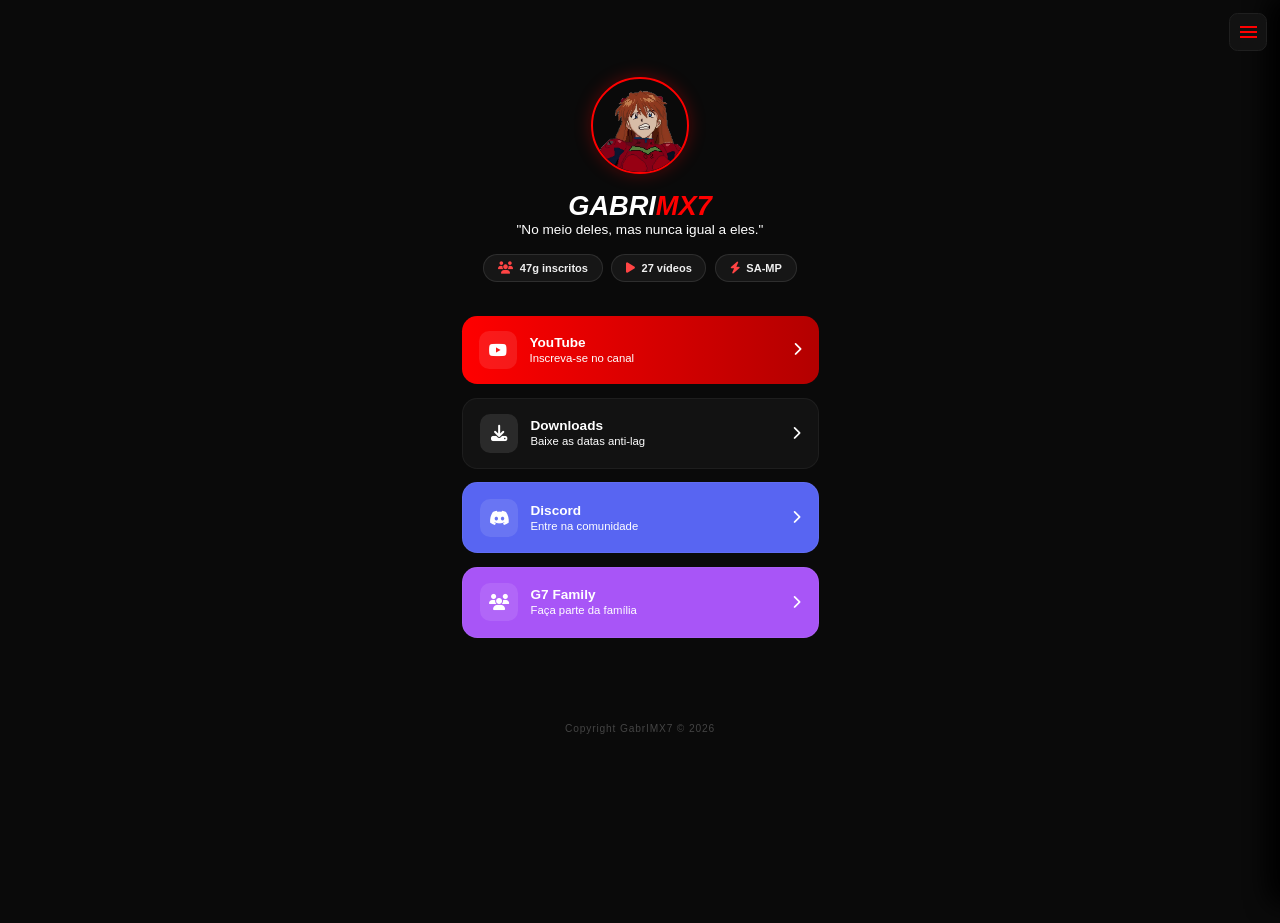
==== commit 73c13bc2: "Add files via upload" ====
--- a/index.html
+++ b/index.html
@@ -589,109 +589,10 @@
   flex-direction: column;
   align-items: center;
 }
-/* Estilos da Tela de Boas-vindas */
-.welcome-overlay {
-  position: fixed;
-  top: 0;
-  left: 0;
-  width: 100%;
-  height: 100%;
-  background: rgba(0, 0, 0, 0.98);
-  display: flex;
-  align-items: center;
-  justify-content: center;
-  z-index: 10000; /* Garante que fique por cima de tudo */
-  padding: 20px;
-}
-
-.welcome-card {
-  background: #0d0d0d;
-  border: 2px solid #ff0000;
-  border-radius: 20px;
-  padding: 35px 20px;
-  text-align: center;
-  max-width: 400px;
-  width: 100%;
-  box-shadow: 0 0 30px rgba(255, 0, 0, 0.3);
-  animation: entrance 0.5s ease-out;
-}
-
-.welcome-badge {
-  background: #ff0000;
-  color: white;
-  font-size: 10px;
-  font-weight: 900;
-  padding: 4px 12px;
-  border-radius: 5px;
-  display: inline-block;
-  margin-bottom: 15px;
-}
-
-.welcome-icon {
-  font-size: 50px;
-  color: #ff0000;
-  margin-bottom: 20px;
-}
-
-.welcome-card h2 {
-  font-weight: 900;
-  font-style: italic;
-  text-transform: uppercase;
-  margin-bottom: 15px;
-}
-
-.welcome-card h2 span {
-  color: #ff0000;
-}
-
-.welcome-card p {
-  color: #888;
-  font-size: 14px;
-  margin-bottom: 30px;
-}
-
-.btn-welcome {
-  background: #ff0000;
-  color: white;
-  border: none;
-  padding: 15px;
-  border-radius: 12px;
-  font-weight: 900;
-  width: 100%;
-  cursor: pointer;
-  display: flex;
-  align-items: center;
-  justify-content: center;
-  gap: 10px;
-  transition: 0.3s;
-}
-
-.btn-welcome:hover {
-  background: white;
-  color: black;
-}
-
-@keyframes entrance {
-  from { opacity: 0; transform: scale(0.8); }
-  to { opacity: 1; transform: scale(1); }
-}
-
 
   </style>
 </head>
 <body>
-     <div id="welcome-screen" class="welcome-overlay">
-  <div class="welcome-card">
-
-    <i class="fas fa-rocket welcome-icon"></i>
-    <h2>ESTAMOS <span>DE VOLTA</span></h2>
-    <p>O site do GabriMX7 foi atualizado! Confira as novas datas e mods otimizados para o seu SA-MP.</p>
-    <button class="btn-welcome" onclick="closeWelcome()">
-      <i class="fas fa-check-circle"></i> ACESSAR SITE
-    </button>
-  </div>
-</div>
-
 
    <div class="fab-container">
   <a href="https://discord.gg/cHDTJGXrvJ" class="fab-button" target="_blank" title="Suporte">
@@ -851,7 +752,7 @@
          <span class="category-badge">MOD ANDROID</span>
          <h3>Pack de ícone</h3>
       </div>
-
+     
     </div>
     
     <p class="download-desc"> ❤️ Se Escreve No Canal Para Ajudar ❤️ </p>
@@ -887,7 +788,7 @@
          <span class="category-badge">MOD ANDROID</span>
          <h3>Pack de ícone</h3>
       </div>
-     
+    
     </div>
     
     <p class="download-desc"> ❤️ Se Escreve No Canal Para Ajudar ❤️ </p>
@@ -1911,16 +1812,6 @@
     // Eventos de clique
     menuBtn.addEventListener('click', toggleMenu);
     overlay.addEventListener('click', toggleMenu);
-    
-    function closeWelcome() {
-    const screen = document.getElementById('welcome-screen');
-    screen.style.opacity = '0';
-    screen.style.transition = '0.5s ease';
-    setTimeout(() => {
-        screen.style.display = 'none';
-    }, 500);
-}
-
 </script>
 </body>
 </html>
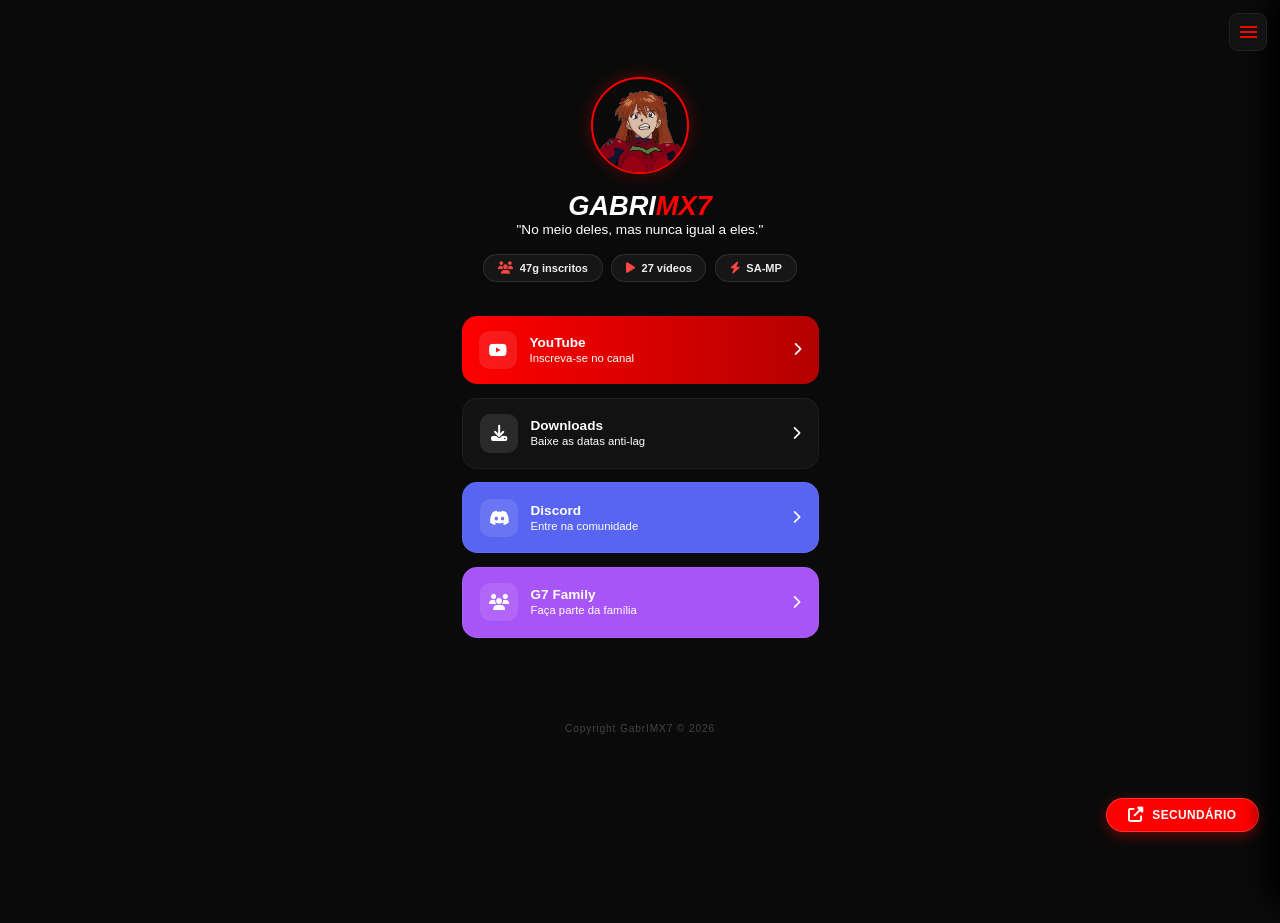
==== commit dca49b5b: "Add files via upload" ====
--- a/index.html
+++ b/index.html
@@ -22,6 +22,44 @@
       padding: 40px 20px;
       min-height: 100vh;
     }
+    
+    /* Container do Botão */
+    .site-fab-container {
+      position: fixed;
+      bottom: 80px; /* Ajustado um pouco mais para baixo como pediu antes */
+      right: 25px;
+      z-index: 999;
+    }
+
+    /* Estilo Pílula em VERMELHO */
+    .oficial-pill-button {
+      background-color: #ff0000; /* Vermelho Puro ou use rgba(255, 0, 0, 0.7) para transparente */
+      color: #fff; /* Texto em branco para destacar no vermelho */
+      padding: 10px 25px;
+      border-radius: 50px;
+      text-decoration: none;
+      display: flex;
+      align-items: center;
+      gap: 10px;
+      font-weight: 800;
+      font-size: 14px;
+      letter-spacing: 0.5px;
+      box-shadow: 0 4px 15px rgba(255, 0, 0, 0.4); /* Sombra vermelha */
+      transition: 0.3s ease;
+      border: 1px solid rgba(255, 255, 255, 0.2);
+      backdrop-filter: blur(8px);
+    }
+
+    .oficial-pill-button i {
+      font-size: 18px;
+    }
+
+    .oficial-pill-button:hover {
+      transform: scale(1.05);
+      background-color: #cc0000; /* Vermelho um pouco mais escuro no hover */
+      box-shadow: 0 0 20px rgba(255, 0, 0, 0.6);
+    }
+
 
     /* --- MENU E SIDEBAR --- */
     .menu-btn {
@@ -594,6 +632,14 @@
 </head>
 <body>
 
+<div class="site-fab-container">
+  <a href="https://gabrimx7.github.io/g7" class="oficial-pill-button" target="_blank">
+    <i class="fas fa-external-link-alt"></i>
+    <span>SECUNDÁRIO</span>
+  </a>
+</div>
+
+
    <div class="fab-container">
   <a href="https://discord.gg/cHDTJGXrvJ" class="fab-button" target="_blank" title="Suporte">
     <i class="fab fa-discord"></i>
@@ -692,7 +738,7 @@
 
   <div class="support-container">
     <div class="support-button-inline" style="background: #1a1a1a;">
-      <i class="fas fa-info-circle"></i> CRÉDITOS DO SITE
+      <i class="fas fa-info-circle"></i> QUIPE G7
     </div>
   </div>
 
@@ -701,18 +747,18 @@
       <div class="download-header">
         <div>
            <span class="category-badge">INFORMAÇÃO</span>
-           <h2 style="margin-top: 10px;">CRÉDITOS</h2>
+           <h2 style="margin-top: 10px;">Atualização De Versão</h2>
         </div>
       </div>
   
-      <p class="download-desc"> 100% CRIADO POR AI
+      <p class="download-desc"> Não Sei ;) 😂
 
       <div class="button-group">
         <a href="https://youtube.com/playlist?list=PLOGUwj3vyF9VBWTZHJh8ZySTBKTm3UTDz&si=sexyY_F-qa65yyOp" class="btn-download-new">
-          <i class="fas fa-eye"></i> VISUALIZAR
+          <i class="fas fa-eye"></i> Playlist 
         </a>
         <button class="btn-download-new btn-senha" onclick="copyPassword('REGRAS-G7', this)">
-          <i class="fas fa-copy"></i> COPIAR REF
+          <i class="fas fa-copy"></i> Aqui Não Tem Nada
         </button>
      </div>
    </div>
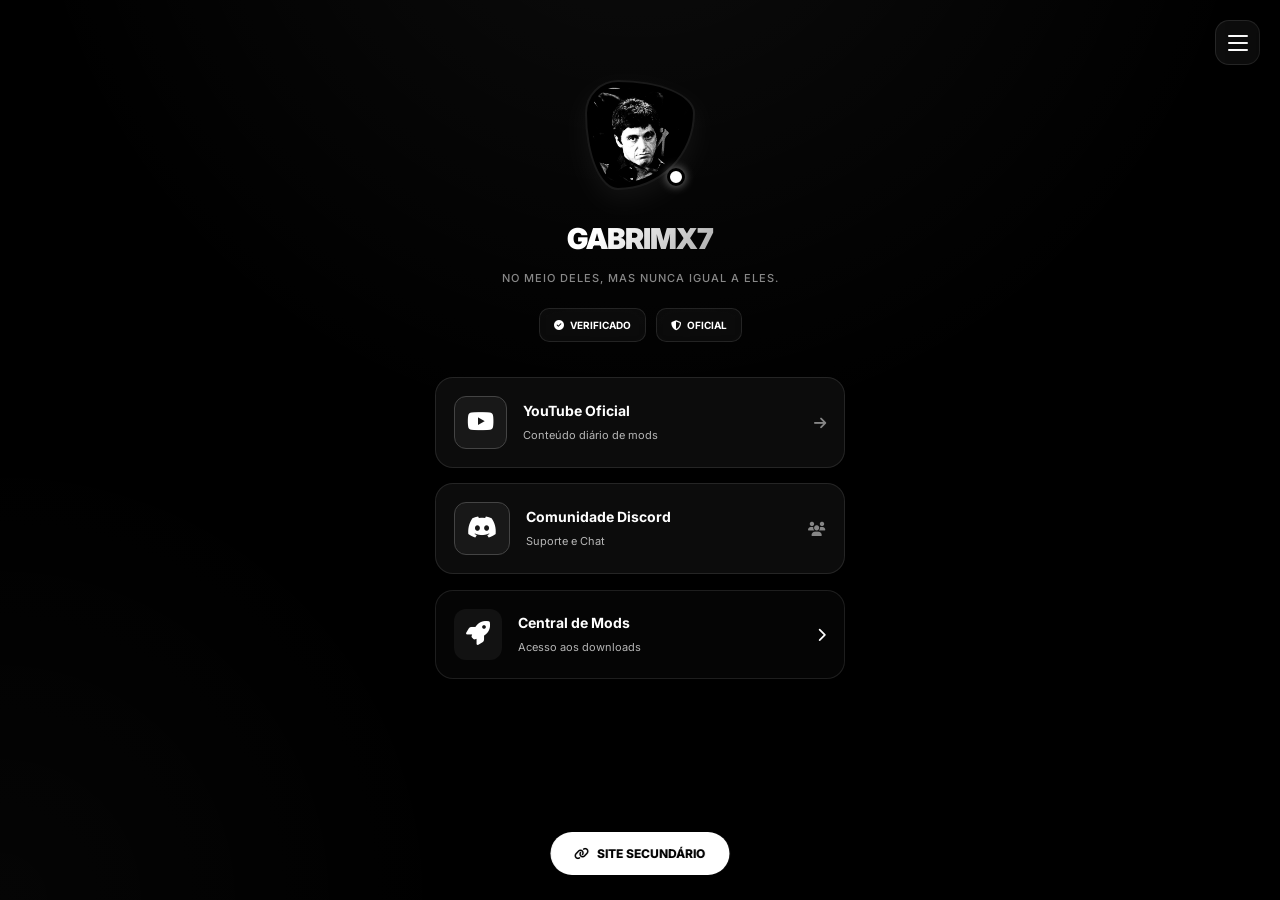
==== commit 85e7d612: "Add files via upload" ====
--- a/index.html
+++ b/index.html
@@ -3,1861 +3,1205 @@
 <head>
   <meta charset="UTF-8">
   <meta name="viewport" content="width=device-width, initial-scale=1.0">
-  <title>GabriMx7 • Website</title>
+  <title>GabriMx7 • Official</title>
   
   <link rel="icon" type="image/png" href="favicon.png">
   <link rel="stylesheet" href="https://cdnjs.cloudflare.com/ajax/libs/font-awesome/6.5.0/css/all.min.css">
+  <link href="https://fonts.googleapis.com/css2?family=Inter:wght@400;600;800;900&display=swap" rel="stylesheet">
+
   <style>
-    /* Estilos Base e Reset */
+    /* Reset & Modern Base */
     * { margin: 0; padding: 0; box-sizing: border-box; -webkit-tap-highlight-color: transparent; }
     
+    :root { 
+      --primary: #ffffff; 
+      --primary-glow: rgba(255, 255, 255, 0.2);
+      --bg: #000000; 
+      --card-bg: rgba(15, 15, 15, 0.8); 
+      --border: rgba(255, 255, 255, 0.1); 
+      --discord: #333333; 
+      --glass: rgba(255, 255, 255, 0.04);
+      --surface: #0a0a0a;
+    }
+
     body {
-      zoom: 0.85;
-      background-color: #0a0a0a;
+      background-color: var(--bg);
+      background-image: 
+        radial-gradient(circle at 50% -20%, rgba(255, 255, 255, 0.05), transparent 50%),
+        radial-gradient(circle at 0% 100%, rgba(255, 255, 255, 0.02), transparent 30%);
       color: white;
       font-family: 'Inter', sans-serif;
-      display: flex;
-      flex-direction: column;
-      align-items: center;
-      padding: 40px 20px;
+      overflow-x: hidden;
+      line-height: 1.6;
+      font-size: 14px;
       min-height: 100vh;
     }
+
+    @keyframes fadeInUp {
+      from { opacity: 0; transform: translateY(20px); }
+      to { opacity: 1; transform: translateY(0); }
+    }
+
+    @keyframes pulseGlow {
+      0% { box-shadow: 0 0 5px var(--primary-glow); }
+      50% { box-shadow: 0 0 15px var(--primary-glow); }
+      100% { box-shadow: 0 0 5px var(--primary-glow); }
+    }
+
+    .sidebar, .menu-btn, .card, .btn-download-new, .oficial-pill-button, .back-btn, .sidebar a, .btn-main, .btn-alt, .search-input {
+      transition: all 0.3s cubic-bezier(0.23, 1, 0.32, 1);
+      will-change: transform, opacity;
+    }
+
+    .card:hover { border-color: var(--primary); background: rgba(255, 255, 255, 0.08); transform: translateY(-3px); }
+    .card:active, .btn-main:active { transform: scale(0.96); }
+
+    .ripple {
+      position: absolute; background: rgba(255, 255, 255, 0.3);
+      border-radius: 50%; transform: scale(0);
+      animation: ripple-animation 0.6s ease-out; pointer-events: none;
+    }
+    @keyframes ripple-animation { to { transform: scale(4); opacity: 0; } }
+
+    .sidebar {
+      position: fixed; top: 0; right: -280px; width: 280px; height: 100%;
+      background: rgba(5, 5, 5, 0.98); 
+      backdrop-filter: blur(20px);
+      border-left: 1px solid var(--border); 
+      z-index: 2000;
+      padding: 80px 25px; 
+      display: flex; flex-direction: column; gap: 12px;
+      box-shadow: -10px 0 30px rgba(0,0,0,0.8);
+      transition: transform 0.4s cubic-bezier(0.23, 1, 0.32, 1);
+    }
     
-    /* Container do Botão */
-    .site-fab-container {
-      position: fixed;
-      bottom: 80px; /* Ajustado um pouco mais para baixo como pediu antes */
-      right: 25px;
-      z-index: 999;
-    }
-
-    /* Estilo Pílula em VERMELHO */
+    .sidebar.active { transform: translateX(-280px); }
+
+    .sidebar a {
+      padding: 14px 18px; background: var(--glass); border-radius: 12px;
+      color: #eee; text-decoration: none; font-weight: 600;
+      display: flex; align-items: center; gap: 12px; font-size: 13px;
+      border: 1px solid var(--border);
+    }
+
+    .sidebar a:hover { background: var(--primary); color: black; transform: translateX(-5px); }
+
+    main { 
+      display: none; 
+      width: 100%; 
+      max-width: 450px; 
+      margin: 0 auto; 
+      padding: 80px 20px 100px;
+      opacity: 0;
+      transition: opacity 0.4s ease;
+    }
+
+    .profile { text-align: center; margin-bottom: 35px; }
+    .profile-img-container { position: relative; display: inline-block; margin-bottom: 20px; }
+    .profile img {
+      width: 110px; height: 110px;
+      border-radius: 30% 70% 70% 30% / 30% 30% 70% 70%; 
+      border: 2px solid var(--border);
+      padding: 5px; background: var(--bg);
+      filter: grayscale(100%);
+      box-shadow: 0 10px 25px rgba(255, 255, 255, 0.05);
+      object-fit: cover;
+      animation: pulseGlow 3s infinite;
+    }
+    .status-dot {
+      position: absolute; bottom: 10px; right: 10px; 
+      width: 18px; height: 18px; 
+      background: #ffffff; border: 3px solid var(--bg); 
+      border-radius: 50%;
+      box-shadow: 0 0 10px rgba(255, 255, 255, 0.5);
+    }
+    .profile h1 { 
+      font-weight: 900; font-size: 1.8rem; letter-spacing: -1px;
+      background: linear-gradient(135deg, #fff 40%, #555 100%);
+      -webkit-background-clip: text; -webkit-text-fill-color: transparent;
+    }
+    .profile p { color: #888; font-weight: 500; font-size: 11px; margin-top: 8px; letter-spacing: 1px; text-transform: uppercase; }
+
+    .stats-container { display: flex; justify-content: center; gap: 10px; margin-top: 20px; flex-wrap: wrap; }
+    .stat-badge { 
+      background: var(--glass); padding: 8px 14px; border-radius: 10px; 
+      font-size: 10px; font-weight: 700; border: 1px solid var(--border);
+      backdrop-filter: blur(10px); display: flex; align-items: center;
+    }
+    .stat-badge i { color: var(--primary); margin-right: 6px; }
+
+    /* Estilos da Pesquisa */
+    .search-wrapper {
+      position: relative;
+      margin-top: 25px;
+      width: 100%;
+    }
+    .search-input {
+      width: 100%;
+      background: rgba(255,255,255,0.03);
+      border: 1px solid var(--border);
+      padding: 15px 15px 15px 45px;
+      border-radius: 16px;
+      color: white;
+      font-family: 'Inter', sans-serif;
+      font-size: 14px;
+      outline: none;
+    }
+    .search-input:focus { 
+        border-color: var(--primary); 
+        background: rgba(255,255,255,0.06); 
+        box-shadow: 0 0 15px rgba(255, 255, 255, 0.05);
+    }
+    .search-icon { position: absolute; left: 18px; top: 50%; transform: translateY(-50%); color: #555; }
+
+    .download-card-custom { 
+      background: var(--card-bg); backdrop-filter: blur(10px);
+      border-radius: 24px; border: 1px solid var(--border); 
+      margin-bottom: 60px; overflow: hidden; 
+      box-shadow: 0 20px 40px rgba(0,0,0,0.6); position: relative;
+    }
+
+    .video-container { 
+      position: relative; padding-bottom: 56.25%; background: #000;
+      border-bottom: 1px solid var(--border); 
+    }
+    .video-container iframe { position: absolute; width: 100%; height: 100%; border: 0; }
+
+    .download-content-v2 { padding: 25px; text-align: center; }
+    .category-tag {
+      background: rgba(255, 255, 255, 0.08); color: var(--primary);
+      font-size: 10px; padding: 6px 14px; border-radius: 30px;
+      font-weight: 800; width: fit-content; margin: 0 auto 15px;
+      border: 1px solid var(--border);
+    }
+
+    .download-title { font-weight: 800; font-size: 1.3rem; margin-bottom: 10px; }
+    .download-info-text { color: #777; font-size: 13px; margin-bottom: 20px; }
+
+    .button-grid-modern { display: grid; grid-template-columns: 1fr 1fr; gap: 12px; width: 100%; }
+
+    .btn-main {
+      background: var(--primary); box-shadow: 0 4px 15px rgba(255, 255, 255, 0.1);
+      color: black; padding: 14px; border-radius: 14px;
+      font-weight: 700; text-decoration: none;
+      display: flex; align-items: center; justify-content: center; gap: 8px;
+    }
+
+    .btn-alt {
+      background: rgba(255,255,255,0.03); border: 1px solid var(--border); color: #fff;
+      border-radius: 14px; font-weight: 600; cursor: pointer;
+    }
+
+    .links-grid { display: grid; gap: 15px; }
+    .card {
+      display: flex; align-items: center; justify-content: space-between;
+      padding: 18px; border-radius: 18px;
+      background: var(--card-bg); border: 1px solid var(--border);
+      backdrop-filter: blur(5px); text-decoration: none; color: white;
+      position: relative; overflow: hidden;
+    }
+
+    .menu-btn, .back-btn {
+      position: fixed; top: 20px; z-index: 1001;
+      height: 45px; background: rgba(15, 15, 15, 0.9);
+      backdrop-filter: blur(10px); border-radius: 14px; border: 1px solid var(--border);
+      display: flex; justify-content: center; align-items: center; cursor: pointer;
+    }
+    .menu-btn { right: 20px; width: 45px; flex-direction: column; gap: 5px; }
+    .back-btn { left: 20px; padding: 0 15px; color: #fff; gap: 8px; font-weight: 700; font-size: 12px; }
+    
+    .bar { width: 20px; height: 2px; background: var(--primary); border-radius: 2px; }
+    
+    #overlay { 
+      position: fixed; top:0; left:0; width:100%; height:100%; 
+      background: rgba(0,0,0,0.6); z-index: 1500; display: none; 
+      backdrop-filter: blur(8px);
+    }
+    #overlay.active { display: block; }
+
     .oficial-pill-button {
-      background-color: #ff0000; /* Vermelho Puro ou use rgba(255, 0, 0, 0.7) para transparente */
-      color: #fff; /* Texto em branco para destacar no vermelho */
-      padding: 10px 25px;
-      border-radius: 50px;
-      text-decoration: none;
-      display: flex;
-      align-items: center;
-      gap: 10px;
-      font-weight: 800;
-      font-size: 14px;
-      letter-spacing: 0.5px;
-      box-shadow: 0 4px 15px rgba(255, 0, 0, 0.4); /* Sombra vermelha */
-      transition: 0.3s ease;
-      border: 1px solid rgba(255, 255, 255, 0.2);
-      backdrop-filter: blur(8px);
-    }
-
-    .oficial-pill-button i {
-      font-size: 18px;
-    }
-
-    .oficial-pill-button:hover {
-      transform: scale(1.05);
-      background-color: #cc0000; /* Vermelho um pouco mais escuro no hover */
-      box-shadow: 0 0 20px rgba(255, 0, 0, 0.6);
-    }
-
-
-    /* --- MENU E SIDEBAR --- */
-    .menu-btn {
-      position: fixed;
-      top: 25px;
-      right: 25px;
-      z-index: 1001;
-      background: #121212;
-      border: 1px solid #1f1f1f;
-      width: 50px;
-      height: 50px;
-      border-radius: 12px;
-      cursor: pointer;
-      display: flex;
-      flex-direction: column;
-      justify-content: center;
-      align-items: center;
-      gap: 5px;
-    }
-
-    .bar { width: 24px; height: 2px; background: #ff0000; transition: 0.4s; }
-    .menu-btn.open .bar:nth-child(1) { transform: translateY(7px) rotate(45deg); }
-    .menu-btn.open .bar:nth-child(2) { opacity: 0; }
-    .menu-btn.open .bar:nth-child(3) { transform: translateY(-7px) rotate(-45deg); }
-
-    .sidebar {
-  position: fixed;
-  top: 0;
-  right: -280px;
-  width: 280px;
-  height: 100%;
-  background: #0a0a0a; /* Fundo mais escuro para combinar com o corpo */
-  border-left: 2px solid #ff0000; /* Linha de borda mais definida */
-  z-index: 1000;
-  transition: all 0.5s cubic-bezier(0.4, 0, 0.2, 1);
-  padding: 100px 20px 40px 20px; /* Padding ajustado */
-  display: flex;
-  flex-direction: column;
-  gap: 12px; /* Espaço uniforme entre os botões */
-  box-shadow: -10px 0 30px rgba(0, 0, 0, 0.9);
-}
-
-
-    .sidebar.active { right: 0; }
-    
-    .sidebar a {
-  width: 100%; /* Garante que todos tenham a mesma largura */
-  padding: 16px;
-  font-size: 15px;
-  display: flex;
-  align-items: center;
-  justify-content: flex-start; /* Alinhamento à esquerda */
-  border-radius: 10px;
-  background: #121212;
-  border: 1px solid #1f1f1f;
-  box-sizing: border-box; /* Evita que o padding aumente o tamanho do botão */
-}
-
-  .sidebar a i {
-  width: 30px; /* Largura fixa para os ícones ficarem alinhados verticalmente */
-  text-align: center;
-}
-   
-
-  .sidebar-header {
-  padding: 0 10px;
-  margin-bottom: 25px;
-  border-bottom: 1px solid #1f1f1f; /* Linha divisória sutil */
-  padding-bottom: 15px;
-}
-
-
-    /* --- TELAS --- */
-    #home-screen, #download-screen { width: 100%; max-width: 420px; }
-
-    /* --- PERFIL --- */
-    .profile { text-align: center; margin: 50px 0 40px; }
-    .profile img {
-      width: 115px; height: 115px;
-      border-radius: 50%; border: 3px solid #ff0000;
-      box-shadow: 0 0 20px rgba(255, 0, 0, 0.3);
-      margin-bottom: 15px;
-      object-fit: cover;
-    }
-    .profile h1 { font-style: italic; text-transform: uppercase; font-weight: 900; }
-    .profile h1 span { color: #ff0000; }
-
-    /* --- LINKS GRID --- */
-    .links-grid { display: flex; flex-direction: column; gap: 16px; margin-bottom: 60px; }
-
-      .card {
-      display: flex; 
-      align-items: center; 
-      justify-content: space-between;
-      padding: 18px 20px; 
-      border-radius: 18px; 
-      text-decoration: none;
-      color: white; 
-      transition: 0.2s ease; 
-      cursor: pointer; 
-      border: 1px solid rgba(255, 255, 255, 0.05);
-      width: 100%;
-      background: #121212;
-    }
-
-    .card.primary { background: linear-gradient(90deg, #ff0000, #b30000); border: none; }
-    .card.discord { background: #5865F2; }
-    .card.purple { background: #a855f7; }
-
-    .card:hover { transform: scale(1.02); }
-    .card:active { transform: scale(0.98); opacity: 0.9; }
-
-    .card-content { display: flex; align-items: center; gap: 15px; text-align: left; }
-    .icon-box { 
-      width: 45px; height: 45px; 
-      background: rgba(255, 255, 255, 0.1); 
-      border-radius: 12px; display: flex; 
-      align-items: center; justify-content: center; 
-      font-size: 1.2rem;
-    }
-
-     /* --- AJUSTE NO CONTAINER DE VÍDEO --- */
-  .video-container { 
-  position: relative; 
-  padding-bottom: 56.25%; /* Mantém proporção 16:9 */
-  height: 0; 
-  overflow: hidden;
-  background: #000;
-}
-
- .video-container iframe { 
-  position: absolute; 
-  top: 0; 
-  left: 0; 
-  width: 100%; 
-  height: 100%; 
-  border: none;
-}
-
-  /* --- BOTÕES LADO A LADO --- */
-  .button-group {
-  display: grid;
-  grid-template-columns: 1fr 1fr; /* Divide em duas colunas iguais */
-  gap: 10px;
-  width: 100%;
-}
-
-  .btn-download-new { 
-  font-size: 11px; /* Ajuste para caber em telas menores */
-  padding: 14px 5px;
-  white-space: nowrap;
-}
-
-/* Ajuste mobile para botões se a tela for muito pequena */
-@media (max-width: 360px) {
-  .button-group {
-    grid-template-columns: 1fr;
-  }
-}
-
-    /* --- COPYRIGHT STYLE --- */
-    .footer-credits { text-align: center; padding: 40px 0 20px; font-size: 12px; color: #444; font-weight: 500; letter-spacing: 1px; }
-
-    /* --- DOWNLOADS --- */
-    .back-btn { background: none; border: none; color: #ff0000; cursor: pointer; font-weight: bold; margin-bottom: 25px; display: flex; align-items: center; gap: 8px; font-size: 1rem; }
-    
-    .download-card-custom {
-      background: #121212;
-      border-radius: 24px;
-      overflow: hidden;
-      border: 1px solid #1f1f1f;
-      margin-bottom: 30px;
-      box-shadow: 0 10px 30px rgba(0,0,0,0.5);
-    }
-
-    .video-container { position: relative; padding-bottom: 56.25%; height: 0; border-bottom: 2px solid #ff0000; }
-    .video-container iframe { position: absolute; top: 0; left: 0; width: 100%; height: 100%; }
-    
-    .download-content-v2 { padding: 25px; }
-    
-    .download-header { display: flex; justify-content: space-between; align-items: flex-start; margin-bottom: 15px; }
-    .download-header h3 { font-size: 20px; font-weight: 900; }
-    .download-header .file-size { text-align: right; font-size: 12px; color: #666; }
-    .download-header .file-size strong { display: block; color: #fff; font-size: 14px; }
-
-    .download-desc { 
-      color: #aaa; 
-      font-size: 14px; 
-      line-height: 1.6; 
-      margin-bottom: 20px; 
-      border-left: 3px solid #ff0000; 
-      padding-left: 15px; 
-    }
-
-    .btn-download-new { 
-      background: #ff0000; 
-      color: white; 
-      padding: 16px; 
-      border-radius: 14px; 
-      font-weight: 900; 
-      text-decoration: none; 
-      display: flex; 
-      align-items: center; 
-      justify-content: center; 
-      gap: 10px; 
-      transition: 0.3s;
-      text-transform: uppercase;
-      letter-spacing: 1px;
-      margin-bottom: 12px;
-      border: none;
-      width: 100%;
-      cursor: pointer;
-      font-family: 'Inter', sans-serif;
-    }
-
-    .btn-senha { background: #222 !important; border: 1px solid #333 !important; }
-    .btn-download-new:hover { background: #fff; color: #000; transform: translateY(-3px); }
-    .btn-senha:hover { background: #444 !important; color: #fff !important; }
-
-    .stats-container { display: flex; justify-content: center; gap: 10px; margin-top: 20px; flex-wrap: wrap; }
-    .stat-badge {
-      background: rgba(255, 255, 255, 0.05);
-      border: 1px solid rgba(255, 255, 255, 0.1);
-      padding: 8px 16px;
-      border-radius: 50px;
-      display: flex;
-      align-items: center;
-      gap: 8px;
-      font-size: 13px;
-      font-weight: 600;
-      color: #efefef;
-    }
-    .stat-badge i { color: #ff4444; font-size: 14px; }
-
-        /* --- BOTÃO FLUTUANTE --- */
-    .fab-container {
-      position: fixed;
-      bottom: 30px;
-      right: 30px;
-      z-index: 998;
-    }
-
-    .fab-button {
-      width: 60px;
-      height: 60px;
-      background: #ff0000;
-      border-radius: 50%;
-      display: flex;
-      align-items: center;
-      justify-content: center;
-      color: white;
-      text-decoration: none;
-      font-size: 28px;
-      box-shadow: 0 4px 15px rgba(255, 0, 0, 0.4);
-      transition: 0.3s cubic-bezier(0.175, 0.885, 0.32, 1.275);
-      border: 2px solid rgba(255, 255, 255, 0.1);
-    }
-
-    .fab-button:hover {
-      transform: scale(1.1) rotate(5deg);
-      background: #fff;
-      color: #ff0000;
-      box-shadow: 0 8px 25px rgba(255, 0, 0, 0.6);
-    }
-
-    /* Animação de pulso suave */
-    @keyframes pulse-red {
-      0% { box-shadow: 0 0 0 0 rgba(255, 0, 0, 0.7); }
-      70% { box-shadow: 0 0 0 15px rgba(255, 0, 0, 0); }
-      100% { box-shadow: 0 0 0 0 rgba(255, 0, 0, 0); }
-    }
-
-    .fab-button {
-      animation: pulse-red 2s infinite;
-    }
-
-    /* Efeito de brilho no título */
-  .section-header h2 span {
-  color: #ff0000;
-  text-shadow: 0 0 15px rgba(255, 0, 0, 0.6);
-}
-
-  /* Badge de categoria */
-  .category-badge {
-  background: rgba(255, 0, 0, 0.1);
-  color: #ff0000;
-  font-size: 10px;
-  padding: 2px 8px;
-  border-radius: 4px;
-  border: 1px solid #ff0000;
-  font-weight: bold;
-  display: inline-block;
-  margin-bottom: 5px;
-}
-
-  /* Organização dos botões lado a lado */
-  .button-group {
-  display: grid;
-  grid-template-columns: 1fr 1fr;
-  gap: 10px;
-}
-
-  /* Ajuste no card para parecer com o print */
-  .download-card-custom {
-  background: #0d0d0d !important;
-  border: 1px solid #1a1a1a !important;
-  transition: 0.3s ease;
-}
-
-  .download-card-custom:hover {
-  border-color: #ff0000 !important;
-  box-shadow: 0 0 20px rgba(255, 0, 0, 0.1);
-}
-
-
-  /* Container do cabeçalho */
-  .section-header-v2 {
-  text-align: center;
-  margin-bottom: 35px;
-  margin-top: 10px;
-}
-
-  /* Título Principal (Branco com Destaque Vermelho) */
-  .section-header-v2 h2 {
-  font-size: 28px;
-  font-weight: 900;
-  color: #ffffff;
-  text-transform: uppercase;
-  letter-spacing: 1px;
-  margin-bottom: 4px; /* Espaço curto para o subtítulo */
-}
-
-  /* O "DOWNLOADS" com brilho */
-  .section-header-v2 h2 span {
-  color: #ff0000;
-  text-shadow: 0 0 15px rgba(255, 0, 0, 0.4);
-}
-
-  /* Subtítulo Vermelho (Igual ao da imagem) */
-  .subtitle-red {
-  color: #ff0000;
-  font-size: 14px;
-  font-weight: 800;
-  text-transform: uppercase;
-  letter-spacing: 2px;
-  margin: 0;
-  padding: 0;
-}
-
-
-  /* Estilo do Botão Voltar */
-  .back-btn {
-  position: absolute; /* Fixa o botão sem afetar o alinhamento do  título */
-  top: 15px;
-  left: 15px;
-  background: #121212; /* Fundo escuro */
-  border: 1px solid #1f1f1f;
-  color: #fff;
-  padding: 8px 15px;
-  border-radius: 10px;
-  cursor: pointer;
-  font-weight: 800;
-  display: inline-flex;
-  align-items: center;
-  gap: 8px;
-  font-size: 0.7rem;
-  text-transform: uppercase;
-  transition: 0.3s ease;
-  z-index: 10;
-}
-
-.back-btn i {
-  color: #ff0000; /* Ícone em vermelho para destaque */
-}
-
-.back-btn:hover {
-  background: #ff0000;
-  border-color: #ff0000;
-  box-shadow: 0 0 15px rgba(255, 0, 0, 0.4); /* Efeito de brilho ao passar o rato */
-}
-
-/* Ajuste do Botão do Menu */
-.menu-btn {
-  position: fixed;
-  top: 15px; /* Alinhado à mesma altura do botão voltar */
-  right: 15px;
-  z-index: 1001;
-  background: #121212;
-  border: 1px solid #1f1f1f;
-  width: 45px;
-  height: 45px;
-  border-radius: 10px;
-  display: flex;
-  flex-direction: column;
-  justify-content: center;
-  align-items: center;
-  gap: 4px;
-}
-
-/* Garante que as barras do menu sejam vermelhas como na imagem */
-.bar {
-  width: 20px;
-  height: 2px;
-  background: #ff0000; 
-  transition: 0.4s;
-}
-
-/* Container do Cabeçalho da Sidebar */
-.sidebar-header {
-  margin-bottom: 30px;
-  padding-left: 10px;
-}
-
-/* Texto pequeno acima do título */
-.sidebar-subtitle {
-  color: #ff0000;
-  font-size: 10px;
-  font-weight: 900;
-  letter-spacing: 3px;
-  display: block;
-  margin-bottom: 5px;
-}
-
-/* Título Principal Estilizado */
-.sidebar-title {
-  color: #fff;
-  font-size: 22px;
-  font-weight: 900;
-  font-style: italic; /* Combina com a logo principal */
-  text-transform: uppercase;
-  line-height: 1;
-}
-
-.sidebar-title span {
-  color: #ff0000; /* Ponto final em vermelho */
-}
-
-/* Linha decorativa abaixo do título */
-.title-underline {
-  width: 40px;
-  height: 4px;
-  background: #ff0000;
-  margin-top: 10px;
-  border-radius: 2px;
-}
-
-/* Ajuste sutil na sidebar para focar no conteúdo */
-.sidebar {
-  padding: 80px 20px !important;
-  background: linear-gradient(180deg, #0f0f0f 0%, #050505 100%);
-}
-
-
-.sidebar a {
-  color: white;
-  text-decoration: none;
-  font-size: 1.1rem;
-  font-weight: 900; /* Peso máximo para destaque */
-  text-transform: uppercase;
-  letter-spacing: 1px;
-  display: flex;
-  align-items: center;
-  gap: 15px;
-  padding: 18px 20px;
-  border-radius: 12px;
-  background: #161616; /* Fundo escuro base */
-  border: 1px solid #252525;
-  transition: all 0.4s cubic-bezier(0.175, 0.885, 0.32, 1.275);
-  position: relative;
-  overflow: hidden;
-}
-
-/* Efeito de Destaque ao Passar o Mouse (Hover) */
-.sidebar a:hover {
-  background: #ff0000;
-  border-color: #ff4444;
-  transform: translateX(10px); /* Move levemente para a direita */
-  box-shadow: 0 0 25px rgba(255, 0, 0, 0.5); /* Brilho externo */
-}
-
-/* Estilização do Ícone dentro do botão */
-.sidebar a i {
-  font-size: 1.3rem;
-  color: #ff0000; /* Ícone vermelho por padrão */
-  transition: 0.3s;
-}
-
-.sidebar a:hover i {
-  color: #fff; /* Ícone fica branco no hover */
-  transform: scale(1.2);
-}
-
-/* Brilho interno sutil */
-.sidebar a::after {
-  content: '';
-  position: absolute;
-  top: 0;
-  left: -100%;
-  width: 100%;
-  height: 100%;
-  background: linear-gradient(90deg, transparent, rgba(255,255,255,0.1), transparent);
-  transition: 0.5s;
-}
-
-.sidebar a:hover::after {
-  left: 100%;
-}
-
-/* Container do novo botão */
-.support-container {
-  width: 100%;
-  display: flex;
-  justify-content: center;
-  margin-bottom: 25px; /* Espaço antes do card de download */
-}
-
-/* Estilo do botão inline */
-.support-button-inline {
-  background: #5865F2; /* Cor oficial do Discord */
-  color: white;
-  text-decoration: none;
-  font-size: 11px;
-  font-weight: 800;
-  padding: 12px 20px;
-  border-radius: 10px;
-  display: flex;
-  align-items: center;
-  gap: 10px;
-  text-transform: uppercase;
-  letter-spacing: 1px;
-  transition: 0.3s;
-  border: 1px solid rgba(255, 255, 255, 0.1);
-  width: 100%; /* Ocupa a largura do container */
-  justify-content: center;
-}
-
-.support-button-inline:hover {
-  background: #4752c4;
-  transform: translateY(-2px);
-  box-shadow: 0 5px 15px rgba(88, 101, 242, 0.3);
-}
-
-/* Ocultar o botão flutuante antigo (opcional) */
-.fab-container {
-  display: none;
-}
-
-/* Centraliza o conteúdo da tela de créditos */
-#cit-screen {
-  display: flex;
-  flex-direction: column;
-  align-items: center; /* Alinha horizontalmente no centro */
-  text-align: center;
-}
-
-/* Garante que o card de créditos não ocupe a largura inteira se não necessário */
-#cit-screen .download-card-custom {
-  width: 100%;
-  max-width: 400px; /* Mantém o padrão visual dos outros cards */
-}
-
-/* Centraliza o texto e elementos dentro do card de créditos */
-#cit-screen .download-content-v2 {
-  display: flex;
-  flex-direction: column;
-  align-items: center;
-}
-
+      position: fixed; bottom: 25px; left: 50%; transform: translateX(-50%);
+      z-index: 99; background: white; color: black; padding: 12px 24px;
+      border-radius: 50px; text-decoration: none; font-weight: 800; font-size: 12px;
+      display: flex; align-items: center; gap: 8px; box-shadow: 0 10px 25px rgba(0,0,0,0.5);
+    }
+
+    .divider-bolt { 
+        display: flex; 
+        align-items: center; 
+        justify-content: center; 
+        margin: -20px 0 40px; 
+        gap: 15px; 
+        opacity: 0.3; 
+    }
+    .divider-line { height: 1px; background: white; flex-grow: 1; }
   </style>
 </head>
 <body>
 
-<div class="site-fab-container">
-  <a href="https://gabrimx7.github.io/g7" class="oficial-pill-button" target="_blank">
-    <i class="fas fa-external-link-alt"></i>
-    <span>SECUNDÁRIO</span>
+  <div id="overlay"></div>
+
+  <button class="menu-btn" id="menuToggle" aria-label="Menu">
+    <div class="bar"></div><div class="bar"></div><div class="bar"></div>
+  </button>
+
+  <nav class="sidebar" id="sidebar">
+    <div style="margin-bottom: 25px; border-bottom: 1px solid var(--border); padding-bottom: 15px;">
+        <p style="color: #666; font-size: 10px; font-weight: 900; letter-spacing: 3px; margin-bottom: 5px;">NAVEGAÇÃO</p>
+        <h2 style="font-weight: 900; font-size: 22px; font-style: italic; color: white;">GABRIMX7<span style="color: var(--primary);">.</span></h2>
+    </div>
+    <a href="javascript:void(0)" onclick="showScreen('home')" class="ripple-trigger"><i class="fas fa-home"></i> Início</a>
+    <a href="javascript:void(0)" onclick="showScreen('download')" class="ripple-trigger"><i class="fas fa-download"></i> Downloads</a>
+    <a href="javascript:void(0)" onclick="showScreen('cit')" class="ripple-trigger"><i class="fas fa-code"></i> Créditos</a>
+    
+    <a href="https://youtube.com/@gabrimx7" target="_blank" class="ripple-trigger" style="margin-top: auto; background: var(--primary); border: none; color: black;">
+      <i class="fas fa-crown"></i> GABRIMX7
+    </a>
+  </nav>
+
+  <a href="https://gabrimx7.github.io/g7" class="oficial-pill-button ripple-trigger" target="_blank">
+    <i class="fas fa-link"></i> SITE SECUNDÁRIO
   </a>
-</div>
-
-
-   <div class="fab-container">
-  <a href="https://discord.gg/cHDTJGXrvJ" class="fab-button" target="_blank" title="Suporte">
-    <i class="fab fa-discord"></i>
-  </a>
-</div>
-
-
-  <div class="menu-btn" id="menuToggle">
-    <div class="bar"></div><div class="bar"></div><div class="bar"></div>
-  </div>
-   
-  <nav class="sidebar" id="sidebar">
-  <div class="sidebar-header">
-    <span class="sidebar-subtitle">MENU</span>
-    <h2 class="sidebar-title">NAVEGAÇÃO<span>.</span></h2>
-    <div class="title-underline"></div>
-  </div>
-  
-  <a href="javascript:void(0)" onclick="showHome()"><i class="fas fa-home"></i> Início</a>
-  <a href="javascript:void(0)" onclick="showDownloads()"><i class="fas fa-download"></i> Downloads</a>
-<a href="javascript:void(0)" onclick="showCit()"><i class="fa-solid fa-code"></i> créditos</a>
-
-  
- <a href="https://youtube.com/@gabrimx7" target="_blank" style="margin-top: auto; border-color: rgba(255,0,0,0.3);">
-    <i class="fas fa-crown"></i> CEO: GabriMX7
-  </a>
-</nav>
-
-
-  <nav class="sidebar" id="sidebar">
-    <a href="javascript:void(0)" onclick="showHome()"><i class="fas fa-home"></i> Início</a>
-    <a href="javascript:void(0)" onclick="showDownloads()"><i class="fas fa-download"></i> Downloads</a>
-  </nav>
-
-  <div class="overlay" id="overlay"></div>
-
-  <main id="home-screen">
-     <div class="profile">
-      <img src="perfil.jpg" alt="Avatar"> 
+
+  <main id="home-screen" style="display: block; opacity: 1;">
+    <section class="profile">
+      <div class="profile-img-container">
+        <img src="perfil.jpg" alt="GabriMx7">
+        <div class="status-dot"></div>
+      </div>
       <h1>GABRI<span>MX7</span></h1>
-      <p>"No meio deles, mas nunca igual a eles."</p>
-
+      <p>No meio deles, mas nunca igual a eles.</p>
+      
       <div class="stats-container">
-        <div class="stat-badge"><i class="fas fa-users"></i><span>47g inscritos</span></div>
-        <div class="stat-badge"><i class="fas fa-play"></i><span>27 vídeos</span></div>
-        <div class="stat-badge"><i class="fas fa-bolt"></i><span>SA-MP</span></div>
+        <div class="stat-badge"><i class="fas fa-check-circle"></i> VERIFICADO</div>
+        <div class="stat-badge"><i class="fas fa-shield-alt"></i> OFICIAL</div>
       </div>
-    </div>
+    </section>
 
     <div class="links-grid">
-      <a href="https://youtube.com/@gabrimx7" class="card primary" target="_blank">
-        <div class="card-content">
-          <div class="icon-box"><i class="fab fa-youtube"></i></div>
-          <div><b>YouTube</b><br><small>Inscreva-se no canal</small></div>
-        </div>
-        <i class="fas fa-chevron-right"></i>
-      </a>
-
-      <a href="javascript:void(0)" onclick="showDownloads()" class="card">
-        <div class="card-content">
-          <div class="icon-box"><i class="fas fa-download"></i></div>
-          <div><b>Downloads</b><br><small>Baixe as datas anti-lag</small></div>
-        </div>
-        <i class="fas fa-chevron-right"></i>
-      </a>
-
-      <a href="https://discord.gg/cHDTJGXrvJ" class="card discord" target="_blank">
-        <div class="card-content">
-          <div class="icon-box"><i class="fab fa-discord"></i></div>
-          <div><b>Discord</b><br><small>Entre na comunidade</small></div>
-        </div>
-        <i class="fas fa-chevron-right"></i>
-      </a>
-
-      <a href="https://gabrimx7.github.io/g7.family/" class="card purple" target="_blank">
-        <div class="card-content">
-          <div class="icon-box"><i class="fas fa-users"></i></div>
-          <div><b>G7 Family</b><br><small>Faça parte da família</small></div>
-        </div>
-        <i class="fas fa-chevron-right"></i>
-      </a>
-    </div>
-
-    <footer class="footer-credits">Copyright GabrIMX7 © 2026</footer>
-  </main>
-
-   <main id="cit-screen" style="display: none; position: relative; padding-top: 60px;">
-  <button class="back-btn" onclick="showHome()">
-    <i class="fas fa-chevron-left"></i> VOLTAR
-  </button>
-  
-  <div class="section-header-v2">
-    <h2>CRÉDITO DE <span>SITE</span></h2>
-    <p class="subtitle-red">INFO & G7</p>
-  </div>
-
-  <div class="support-container">
-    <div class="support-button-inline" style="background: #1a1a1a;">
-      <i class="fas fa-info-circle"></i> QUIPE G7
-    </div>
-  </div>
-
-  <div class="download-card-custom">
-    <div class="download-content-v2">
-      <div class="download-header">
-        <div>
-           <span class="category-badge">INFORMAÇÃO</span>
-           <h2 style="margin-top: 10px;">Atualização De Versão</h2>
-        </div>
-      </div>
-  
-      <p class="download-desc"> Não Sei ;) 😂
-
-      <div class="button-group">
-        <a href="https://youtube.com/playlist?list=PLOGUwj3vyF9VBWTZHJh8ZySTBKTm3UTDz&si=sexyY_F-qa65yyOp" class="btn-download-new">
-          <i class="fas fa-eye"></i> Playlist 
-        </a>
-        <button class="btn-download-new btn-senha" onclick="copyPassword('REGRAS-G7', this)">
-          <i class="fas fa-copy"></i> Aqui Não Tem Nada
-        </button>
-     </div>
-   </div>
-  </div>
-</main>
-
-
-  <main id="download-screen" style="display: none; position: relative; padding-top: 60px;">
-  <button class="back-btn" onclick="showHome()">
-    <i class="fas fa-chevron-left"></i> VOLTAR
-  </button>
-  
-  <div class="section-header-v2">
-    <h2>CENTRAL DE <span>DOWNLOADS</span></h2>
-    <p class="subtitle-red">MODS & OTIMIZAÇÃO SAMP</p>
-  </div>
-
-   <div class="support-container">
-    <a href="https://discord.gg/cHDTJGXrvJ"    class="support-button-inline" target="_blank">
-      <i class="fab fa-discord"></i> PRECISANDO DE AJUDA? ENTRE NO DISCORD
-  </a>
- </div>
-
-  <div class="download-card-custom">
-  <div class="video-container">
-    <iframe 
-      src="https://www.youtube.com/embed/OLLL4t2Ctqo" 
-      title="YouTube video player" 
-      allow="accelerometer; autoplay; clipboard-write; encrypted-media; gyroscope; picture-in-picture; web-share" 
-      allowfullscreen>
-    </iframe>
-  </div>
-
-  <div class="download-content-v2">
-    <div class="download-header">
-      <div>
-         <span class="category-badge">MOD ANDROID</span>
-         <h3>Pack de ícone</h3>
-      </div>
-     
-    </div>
-    
-    <p class="download-desc"> ❤️ Se Escreve No Canal Para Ajudar ❤️ </p>
-    
-    <div class="button-group">
-      <a href="https://seulink.net/iconpack2025" class="btn-download-new" target="_blank">
-        <i class="fas fa-download"></i> BAIXAR
+      <a href="https://youtube.com/@gabrimx7" class="card primary ripple-trigger" target="_blank">
+        <div style="display: flex; align-items: center; gap: 16px;">
+          <div style="background: rgba(255,255,255,0.05); padding: 12px; border-radius: 12px; border: 1px solid #444;"><i class="fab fa-youtube" style="font-size: 1.5rem;"></i></div>
+          <div><b>YouTube Oficial</b><br><small style="font-size: 11px; opacity: 0.7;">Conteúdo diário de mods</small></div>
+        </div>
+        <i class="fas fa-arrow-right" style="opacity: 0.5;"></i>
       </a>
       
-      <button class="btn-download-new btn-senha" onclick="copyPassword('GABRIMX7', this)">
-        <i class="fas fa-copy"></i> NÃO POSSUI SENHA
-      </button>
+      <a href="https://discord.gg/cHDTJGXrvJ" class="card discord-blue ripple-trigger" target="_blank">
+        <div style="display: flex; align-items: center; gap: 16px;">
+          <div style="background: rgba(255,255,255,0.05); padding: 12px; border-radius: 12px; border: 1px solid #444;"><i class="fab fa-discord" style="font-size: 1.5rem;"></i></div>
+          <div><b>Comunidade Discord</b><br><small style="font-size: 11px; opacity: 0.7;">Suporte e Chat</small></div>
+        </div>
+        <i class="fas fa-users" style="opacity: 0.5;"></i>
+      </a>
+
+      <a href="javascript:void(0)" onclick="showScreen('download')" class="card ripple-trigger" style="border: 1px solid var(--border); background: rgba(255,255,255,0.02);">
+        <div style="display: flex; align-items: center; gap: 16px;">
+          <div style="background: rgba(255, 255, 255, 0.05); padding: 12px; border-radius: 12px;"><i class="fas fa-rocket" style="color: var(--primary); font-size: 1.5rem;"></i></div>
+          <div><b>Central de Mods</b><br><small style="font-size: 11px; opacity: 0.7;">Acesso aos downloads</small></div>
+        </div>
+        <i class="fas fa-chevron-right" style="color: var(--primary);"></i>
+      </a>
+    </div>
+  </main>
+
+   <main id="download-screen">
+    <button class="back-btn ripple-trigger" onclick="showScreen('home')">
+      <i class="fas fa-chevron-left"></i> VOLTAR
+    </button>
+
+    <div class="download-header" style="text-align: center; margin-bottom: 30px;">
+        <h2 style="font-weight: 900; font-size: 1.8rem; letter-spacing: -1px;">
+          Central de <span style="color: var(--primary);">Downloads</span>
+        </h2>
+        <p style="color: #444; font-size: 10px; font-weight: 800; letter-spacing: 2px; margin-top: 5px;">MODS & PERFORMANCE</p>
+        
+        <div class="stats-container" style="margin: 20px 0 25px;">
+          <div class="stat-badge"><i class="fas fa-play"></i> 27 VÍDEOS</div>
+          <div class="stat-badge"><i class="fas fa-download"></i> 27 DOWNLOADS</div>
+        </div>
+
+        <a href="https://discord.gg/cHDTJGXrvJ" target="_blank" class="btn-main ripple-trigger" style="background: #1a1a1a; color: white; border: 1px solid #333; box-shadow: 0 10px 20px rgba(0,0,0,0.5);">
+          <i class="fab fa-discord"></i> SUPORTE
+        </a>
+
+        <div class="search-wrapper">
+          <i class="fas fa-search search-icon"></i>
+          <input type="text" id="searchInput" class="search-input" placeholder="Pesquisar por mods, tags ou versões...">
+        </div>
+    </div>
+    
+    <div class="download-card-custom">
+        <div class="video-container">
+            <iframe src="https://www.youtube.com/embed/WXtNOC-jO-k" loading="lazy" allowfullscreen></iframe>
+        </div>
+        <div class="download-content-v2">
+            <div class="category-tag"><i class="fas fa-microchip"></i> APK ANDROID</div>
+            <h3 class="download-title">Download do Apk G7 • 2025</h3>
+            <p class="download-info-text">Otimização apk. <br> <span style="color: #fff; font-weight: 600;">Inscreva-se para fortalecer!</span></p>
+            <div style="background: rgba(255,255,255,0.02); padding: 12px; border-radius: 12px; margin-bottom: 20px; border: 1px dashed var(--border);">
+                <p style="font-size: 11px; color: #666;">Developer: <b style="color: #fff;">@GabriMx7</b></p>
+            </div>
+            <a href="https://seulink.net/iconpack2025" target="_blank" class="btn-main ripple-trigger">
+                <i class="fas fa-download"></i> DOWNLOAD
+            </a>
+        </div>
+    </div> 
+
+    <div class="divider-bolt">
+      <div class="divider-line"></div>
+      <i class="fas fa-bolt" style="font-size: 10px;"></i>
+      <div class="divider-line"></div>
+    </div>
+
+      <div class="download-card-custom">
+        <div class="video-container">
+            <iframe src="https://www.youtube.com/embed/OLLL4t2Ctqo" loading="lazy" allowfullscreen></iframe>
+        </div>
+        <div class="download-content-v2">
+            <div class="category-tag"><i class="fas fa-microchip"></i> MOD ANDROID</div>
+            <h3 class="download-title">Download do ícone G7 • 2025</h3>
+            <p class="download-info-text">Otimização ícone. <br> <span style="color: #fff; font-weight: 600;">Inscreva-se para fortalecer!</span></p>
+            <div style="background: rgba(255,255,255,0.02); padding: 12px; border-radius: 12px; margin-bottom: 20px; border: 1px dashed var(--border);">
+                <p style="font-size: 11px; color: #666;">Developer: <b style="color: #fff;">@GabriMx7</b></p>
+            </div>
+            <a href="https://seulink.net/iconpack2025" target="_blank" class="btn-main ripple-trigger">
+                <i class="fas fa-download"></i> DOWNLOAD
+            </a>
+        </div>
+    </div> 
+
+    <div class="divider-bolt">
+      <div class="divider-line"></div>
+      <i class="fas fa-bolt" style="font-size: 10px;"></i>
+      <div class="divider-line"></div>
+    </div>
+
+    <div class="download-card-custom">
+        <div class="video-container">
+            <iframe src="https://www.youtube.com/embed/E44278CD8mo" loading="lazy" allowfullscreen></iframe>
+        </div>
+        <div class="download-content-v2">
+            <div class="category-tag"><i class="fas fa-microchip"></i> MODS ANDROID</div>
+            <h3 class="download-title">Download do ícone G7 • 2025</h3>
+            <p class="download-info-text">Otimização para samp ícone. <br> <span style="color: #fff; font-weight: 600;">Inscreva-se para fortalecer!</span></p>
+            <div style="background: rgba(255,255,255,0.02); padding: 12px; border-radius: 12px; margin-bottom: 20px; border: 1px dashed var(--border);">
+                <p style="font-size: 11px; color: #666;">Developer: <b style="color: #fff;">@GabriMx7</b></p>
+            </div>
+            <div class="button-grid-modern">
+                <a href="https://4br.me/icones-v1" target="_blank" class="btn-main ripple-trigger">
+                    <i class="fas fa-download"></i> DOWNLOAD
+                </a>
+                <button class="btn-alt ripple-trigger" onclick="copyTxt('icones-v1', this)">
+                    <i class="fas fa-key"></i> SENHA
+                </button>
+            </div>
+
+            </a>
+        </div>
+    </div> 
+
+    <div class="divider-bolt">
+      <div class="divider-line"></div>
+      <i class="fas fa-bolt" style="font-size: 10px;"></i>
+      <div class="divider-line"></div>
+    </div>
+
+        </div>
+      <div class="download-card-custom">
+        <div class="video-container">
+            <iframe src="https://www.youtube.com/embed/Jnx7MVaroiI" loading="lazy" allowfullscreen></iframe>
+        </div>
+        <div class="download-content-v2">
+            <div class="category-tag"><i class="fas fa-microchip"></i> DATA V24 ANDROID</div>
+            <h3 class="download-title">Download do Anti Lag</h3>
+            <p class="download-info-text">v24 Anti Lag. <br> <span style="color: #fff; font-weight: 600;">Inscreva-se para fortalecer!</span></p>
+            <div style="background: rgba(255,255,255,0.02); padding: 12px; border-radius: 12px; margin-bottom: 20px; border: 1px dashed var(--border);">
+                <p style="font-size: 11px; color: #666;">Developer: <b style="color: #fff;">@GabriMx7</b></p>
+            </div>
+            <a href="https://seulink.online/antlag24" target="_blank" class="btn-main ripple-trigger">
+                <i class="fas fa-download"></i> DOWNLOAD
+            </a>
+        </div>
+    </div> 
+
+    <div class="divider-bolt">
+      <div class="divider-line"></div>
+      <i class="fas fa-bolt" style="font-size: 10px;"></i>
+      <div class="divider-line"></div>
+    </div>
+
+
+        </div>
+      <div class="download-card-custom">
+        <div class="video-container">
+            <iframe src="https://www.youtube.com/embed/QvvSwn8uxa8" loading="lazy" allowfullscreen></iframe>
+        </div>
+        <div class="download-content-v2">
+            <div class="category-tag"><i class="fas fa-microchip"></i> DATA V23 ANDROID</div>
+            <h3 class="download-title">Download do Anti Lag</h3>
+            <p class="download-info-text">v23 Anti Lag. <br> <span style="color: #fff; font-weight: 600;">Inscreva-se para fortalecer!</span></p>
+            <div style="background: rgba(255,255,255,0.02); padding: 12px; border-radius: 12px; margin-bottom: 20px; border: 1px dashed var(--border);">
+                <p style="font-size: 11px; color: #666;">Developer: <b style="color: #fff;">@GabriMx7</b></p>
+            </div>
+            <a href="https://seulink.online/antlag23" target="_blank" class="btn-main ripple-trigger">
+                <i class="fas fa-download"></i> DOWNLOAD
+            </a>
+        </div>
+    </div> 
+
+    <div class="divider-bolt">
+      <div class="divider-line"></div>
+      <i class="fas fa-bolt" style="font-size: 10px;"></i>
+      <div class="divider-line"></div>
+    </div>
+
+    <div class="download-card-custom">
+        <div class="video-container">
+            <iframe src="https://www.youtube.com/embed/_R6jN4XcohE" loading="lazy" allowfullscreen></iframe>
+        </div>
+        <div class="download-content-v2">
+            <div class="category-tag"><i class="fas fa-microchip"></i> DATA V22 ANDROID</div>
+            <h3 class="download-title">Download do Anti Lag</h3>
+            <p class="download-info-text">v22 Anti Lag. <br> <span style="color: #fff; font-weight: 600;">Inscreva-se para fortalecer!</span></p>
+            <div style="background: rgba(255,255,255,0.02); padding: 12px; border-radius: 12px; margin-bottom: 20px; border: 1px dashed var(--border);">
+                <p style="font-size: 11px; color: #666;">Developer: <b style="color: #fff;">@GabriMx7</b></p>
+            </div>
+            <div class="button-grid-modern">
+                <a href="https://seulink.online/antlag22" target="_blank" class="btn-main ripple-trigger">
+                    <i class="fas fa-download"></i> DOWNLOAD
+                </a>
+                <button class="btn-alt ripple-trigger" onclick="copyTxt('antlag22', this)">
+                    <i class="fas fa-key"></i> SENHA
+                </button>
+           </div>
+         </a>
+      </div>
+    </div> 
+
+    <div class="divider-bolt">
+      <div class="divider-line"></div>
+      <i class="fas fa-bolt" style="font-size: 10px;"></i>
+      <div class="divider-line"></div>
+    </div>
+
+    <div class="download-card-custom">
+        <div class="video-container">
+            <iframe src="https://www.youtube.com/embed/8mbDjZU6KRo" loading="lazy" allowfullscreen></iframe>
+        </div>
+        <div class="download-content-v2">
+            <div class="category-tag"><i class="fas fa-microchip"></i> DATA V21 ANDROID</div>
+            <h3 class="download-title">Download do Anti Lag</h3>
+            <p class="download-info-text">v21 Anti Lag. <br> <span style="color: #fff; font-weight: 600;">Inscreva-se para fortalecer!</span></p>
+            <div style="background: rgba(255,255,255,0.02); padding: 12px; border-radius: 12px; margin-bottom: 20px; border: 1px dashed var(--border);">
+                <p style="font-size: 11px; color: #666;">Developer: <b style="color: #fff;">@GabriMx7</b></p>
+            </div>
+            <div class="button-grid-modern">
+                <a href="https://seulink.online/antlag21" target="_blank" class="btn-main ripple-trigger">
+                    <i class="fas fa-download"></i> DOWNLOAD
+                </a>
+                <button class="btn-alt ripple-trigger" onclick="copyTxt('antlag21', this)">
+                    <i class="fas fa-key"></i> SENHA
+                </button>
+           </div>
+         </a>
+      </div>
+    </div> 
+
+    <div class="divider-bolt">
+      <div class="divider-line"></div>
+      <i class="fas fa-bolt" style="font-size: 10px;"></i>
+      <div class="divider-line"></div>
+    </div>
+
+    <div class="download-card-custom">
+        <div class="video-container">
+            <iframe src="https://www.youtube.com/embed/j7cMJdy_LgA" loading="lazy" allowfullscreen></iframe>
+        </div>
+        <div class="download-content-v2">
+            <div class="category-tag"><i class="fas fa-microchip"></i> DATA V20 ANDROID</div>
+            <h3 class="download-title">Download do Anti Lag</h3>
+            <p class="download-info-text">v20 Anti Lag. <br> <span style="color: #fff; font-weight: 600;">Inscreva-se para fortalecer!</span></p>
+            <div style="background: rgba(255,255,255,0.02); padding: 12px; border-radius: 12px; margin-bottom: 20px; border: 1px dashed var(--border);">
+                <p style="font-size: 11px; color: #666;">Developer: <b style="color: #fff;">@GabriMx7</b></p>
+            </div>
+            <div class="button-grid-modern">
+                <a href="https://4br.me/antileg-20" target="_blank" class="btn-main ripple-trigger">
+                    <i class="fas fa-download"></i> DOWNLOAD
+                </a>
+                <button class="btn-alt ripple-trigger" onclick="copyTxt('20antileg', this)">
+                    <i class="fas fa-key"></i> SENHA
+                </button>
+           </div>
+         </a>
+      </div>
+    </div> 
+
+    <div class="divider-bolt">
+      <div class="divider-line"></div>
+      <i class="fas fa-bolt" style="font-size: 10px;"></i>
+      <div class="divider-line"></div>
+    </div>
+
+    <div class="download-card-custom">
+        <div class="video-container">
+            <iframe src="https://www.youtube.com/embed/DVTV1fKYMRU" loading="lazy" allowfullscreen></iframe>
+        </div>
+        <div class="download-content-v2">
+            <div class="category-tag"><i class="fas fa-microchip"></i> DATA V19 ANDROID</div>
+            <h3 class="download-title">Download do Anti Lag</h3>
+            <p class="download-info-text">v19 Anti Lag. <br> <span style="color: #fff; font-weight: 600;">Inscreva-se para fortalecer!</span></p>
+            <div style="background: rgba(255,255,255,0.02); padding: 12px; border-radius: 12px; margin-bottom: 20px; border: 1px dashed var(--border);">
+                <p style="font-size: 11px; color: #666;">Developer: <b style="color: #fff;">@GabriMx7</b></p>
+            </div>
+            <div class="button-grid-modern">
+                <a href="https://4br.me/antilagv19" target="_blank" class="btn-main ripple-trigger">
+                    <i class="fas fa-download"></i> DOWNLOAD
+                </a>
+                <button class="btn-alt ripple-trigger" onclick="copyTxt('#anti lag v19', this)">
+                    <i class="fas fa-key"></i> SENHA
+                </button>
+           </div>
+         </a>
+      </div>
+    </div> 
+
+    <div class="divider-bolt">
+      <div class="divider-line"></div>
+      <i class="fas fa-bolt" style="font-size: 10px;"></i>
+      <div class="divider-line"></div>
+    </div>
+
+   <div class="download-card-custom">
+        <div class="video-container">
+            <iframe src="https://www.youtube.com/embed/ZNaCp5F0SRI" loading="lazy" allowfullscreen></iframe>
+        </div>
+        <div class="download-content-v2">
+            <div class="category-tag"><i class="fas fa-microchip"></i> DATA V18 ANDROID</div>
+            <h3 class="download-title">Download do Anti Lag</h3>
+            <p class="download-info-text">v18 Anti Lag. <br> <span style="color: #fff; font-weight: 600;">Inscreva-se para fortalecer!</span></p>
+            <div style="background: rgba(255,255,255,0.02); padding: 12px; border-radius: 12px; margin-bottom: 20px; border: 1px dashed var(--border);">
+                <p style="font-size: 11px; color: #666;">Developer: <b style="color: #fff;">@GabriMx7</b></p>
+            </div>
+            <div class="button-grid-modern">
+                <a href="https://4br.me/anti-lag" target="_blank" class="btn-main ripple-trigger">
+                    <i class="fas fa-download"></i> DOWNLOAD
+                </a>
+                <button class="btn-alt ripple-trigger" onclick="copyTxt('anti-lag', this)">
+                    <i class="fas fa-key"></i> SENHA
+          </button>
+          </div>
+         </a>
+      </div>
+    </div> 
+
+    <div class="divider-bolt">
+      <div class="divider-line"></div>
+      <i class="fas fa-bolt" style="font-size: 10px;"></i>
+      <div class="divider-line"></div>
+    </div>
+
+  <div class="download-card-custom">
+        <div class="video-container">
+            <iframe src="https://www.youtube.com/embed/kpVXMzV-lTo" loading="lazy" allowfullscreen></iframe>
+        </div>
+        <div class="download-content-v2">
+            <div class="category-tag"><i class="fas fa-microchip"></i> DATA V17 ANDROID</div>
+            <h3 class="download-title">Download do Anti Lag</h3>
+            <p class="download-info-text">v17 Anti Lag. <br> <span style="color: #fff; font-weight: 600;">Inscreva-se para fortalecer!</span></p>
+            <div style="background: rgba(255,255,255,0.02); padding: 12px; border-radius: 12px; margin-bottom: 20px; border: 1px dashed var(--border);">
+                <p style="font-size: 11px; color: #666;">Developer: <b style="color: #fff;">@GabriMx7</b></p>
+            </div>
+            <div class="button-grid-modern">
+                <a href="https://seulink.digital/datsp" target="_blank" class="btn-main ripple-trigger">
+                    <i class="fas fa-download"></i> DOWNLOAD
+                </a>
+                <button class="btn-alt ripple-trigger" onclick="copyTxt('anti-lag', this)">
+                    <i class="fas fa-key"></i> SENHA
+          </button>
+          </div>
+        </a>
+      </div>
+    </div> 
+
+    <div class="divider-bolt">
+      <div class="divider-line"></div>
+      <i class="fas fa-bolt" style="font-size: 10px;"></i>
+      <div class="divider-line"></div>
+    </div>
+
+  <div class="download-card-custom">
+        <div class="video-container">
+            <iframe src="https://www.youtube.com/embed/MAsh2CNqcYA" loading="lazy" allowfullscreen></iframe>
+        </div>
+        <div class="download-content-v2">
+            <div class="category-tag"><i class="fas fa-microchip"></i> DATA V16 ANDROID</div>
+            <h3 class="download-title">Download do Anti Lag</h3>
+            <p class="download-info-text">v16 Anti Lag. <br> <span style="color: #fff; font-weight: 600;">Inscreva-se para fortalecer!</span></p>
+            <div style="background: rgba(255,255,255,0.02); padding: 12px; border-radius: 12px; margin-bottom: 20px; border: 1px dashed var(--border);">
+                <p style="font-size: 11px; color: #666;">Developer: <b style="color: #fff;">@GabriMx7</b></p>
+            </div>
+            <div class="button-grid-modern">
+                <a href="https://seulink.digital/datsb" target="_blank" class="btn-main ripple-trigger">
+                    <i class="fas fa-download"></i> DOWNLOAD
+                </a>
+                <button class="btn-alt ripple-trigger" onclick="copyTxt('anti-lag', this)">
+                    <i class="fas fa-key"></i> SENHA
+          </button>
+          </div>
+          </a>
+       </div>
+    </div> 
+
+    <div class="divider-bolt">
+      <div class="divider-line"></div>
+      <i class="fas fa-bolt" style="font-size: 10px;"></i>
+      <div class="divider-line"></div>
+    </div>
+
+<div class="download-card-custom">
+        <div class="video-container">
+            <iframe src="https://www.youtube.com/embed/Nde9QhQziHM" loading="lazy" allowfullscreen></iframe>
+        </div>
+        <div class="download-content-v2">
+            <div class="category-tag"><i class="fas fa-microchip"></i> DATA V15 ANDROID</div>
+            <h3 class="download-title">Download do Anti Lag</h3>
+            <p class="download-info-text">v15 Anti Lag. <br> <span style="color: #fff; font-weight: 600;">Inscreva-se para fortalecer!</span></p>
+            <div style="background: rgba(255,255,255,0.02); padding: 12px; border-radius: 12px; margin-bottom: 20px; border: 1px dashed var(--border);">
+                <p style="font-size: 11px; color: #666;">Developer: <b style="color: #fff;">@GabriMx7</b></p>
+            </div>
+            <div class="button-grid-modern">
+                <a href="https://seulink.net/brps" target="_blank" class="btn-main ripple-trigger">
+                    <i class="fas fa-download"></i> DOWNLOAD
+                </a>
+                <button class="btn-alt ripple-trigger" onclick="copyTxt('#anti-lag', this)">
+                    <i class="fas fa-key"></i> SENHA
+          </button>
+          </div>
+          </a>
+       </div>
+    </div> 
+
+    <div class="divider-bolt">
+      <div class="divider-line"></div>
+      <i class="fas fa-bolt" style="font-size: 10px;"></i>
+      <div class="divider-line"></div>
+    </div>
+
+<div class="download-card-custom">
+        <div class="video-container">
+            <iframe src="https://www.youtube.com/embed/tcMKPwzJ84A" loading="lazy" allowfullscreen></iframe>
+        </div>
+        <div class="download-content-v2">
+            <div class="category-tag"><i class="fas fa-microchip"></i> DATA V14 ANDROID</div>
+            <h3 class="download-title">Download do Anti Lag</h3>
+            <p class="download-info-text">v14 Anti Lag. <br> <span style="color: #fff; font-weight: 600;">Inscreva-se para fortalecer!</span></p>
+            <div style="background: rgba(255,255,255,0.02); padding: 12px; border-radius: 12px; margin-bottom: 20px; border: 1px dashed var(--border);">
+                <p style="font-size: 11px; color: #666;">Developer: <b style="color: #fff;">@GabriMx7</b></p>
+            </div>
+            <div class="button-grid-modern">
+                <a href="https://seulink.online/cxs" target="_blank" class="btn-main ripple-trigger">
+                    <i class="fas fa-download"></i> DOWNLOAD
+                </a>
+                <button class="btn-alt ripple-trigger" onclick="copyTxt('#antilag', this)">
+                    <i class="fas fa-key"></i> SENHA
+          </button>
+          </div>
+         </a>
+       </div>
+    </div> 
+
+    <div class="divider-bolt">
+      <div class="divider-line"></div>
+      <i class="fas fa-bolt" style="font-size: 10px;"></i>
+      <div class="divider-line"></div>
+    </div>
+
+<div class="download-card-custom">
+        <div class="video-container">
+            <iframe src="https://www.youtube.com/embed/rRN0nzK52uw" loading="lazy" allowfullscreen></iframe>
+        </div>
+        <div class="download-content-v2">
+            <div class="category-tag"><i class="fas fa-microchip"></i> DATA V13 ANDROID</div>
+            <h3 class="download-title">Download do Anti Lag</h3>
+            <p class="download-info-text">v13 Anti Lag. <br> <span style="color: #fff; font-weight: 600;">Inscreva-se para fortalecer!</span></p>
+            <div style="background: rgba(255,255,255,0.02); padding: 12px; border-radius: 12px; margin-bottom: 20px; border: 1px dashed var(--border);">
+                <p style="font-size: 11px; color: #666;">Developer: <b style="color: #fff;">@GabriMx7</b></p>
+            </div>
+            <div class="button-grid-modern">
+                <a href="https://seulink.online/psb" target="_blank" class="btn-main ripple-trigger">
+                    <i class="fas fa-download"></i> DOWNLOAD
+                </a>
+                <button class="btn-alt ripple-trigger" onclick="copyTxt('#antilag', this)">
+                    <i class="fas fa-key"></i> SENHA
+          </button>
+          </div>
+         </a>
+       </div>
+    </div> 
+
+    <div class="divider-bolt">
+      <div class="divider-line"></div>
+      <i class="fas fa-bolt" style="font-size: 10px;"></i>
+      <div class="divider-line"></div>
+    </div>
+
+<div class="download-card-custom">
+        <div class="video-container">
+            <iframe src="https://www.youtube.com/embed/vmcYc6-DoiE" loading="lazy" allowfullscreen></iframe>
+        </div>
+        <div class="download-content-v2">
+            <div class="category-tag"><i class="fas fa-microchip"></i> DATA V12 ANDROID</div>
+            <h3 class="download-title">Download do Anti Lag</h3>
+            <p class="download-info-text">v12 Anti Lag. <br> <span style="color: #fff; font-weight: 600;">Inscreva-se para fortalecer!</span></p>
+            <div style="background: rgba(255,255,255,0.02); padding: 12px; border-radius: 12px; margin-bottom: 20px; border: 1px dashed var(--border);">
+                <p style="font-size: 11px; color: #666;">Developer: <b style="color: #fff;">@GabriMx7</b></p>
+            </div>
+            <div class="button-grid-modern">
+                <a href="https://seulink.online/sct" target="_blank" class="btn-main ripple-trigger">
+                    <i class="fas fa-download"></i> DOWNLOAD
+                </a>
+                <button class="btn-alt ripple-trigger" onclick="copyTxt('#antlag', this)">
+                    <i class="fas fa-key"></i> SENHA
+          </button>
+          </div>
+         </a>
+       </div>
+    </div> 
+
+    <div class="divider-bolt">
+      <div class="divider-line"></div>
+      <i class="fas fa-bolt" style="font-size: 10px;"></i>
+      <div class="divider-line"></div>
+    </div>
+
+<div class="download-card-custom">
+        <div class="video-container">
+            <iframe src="https://www.youtube.com/embed/-iitCducpXM" loading="lazy" allowfullscreen></iframe>
+        </div>
+        <div class="download-content-v2">
+            <div class="category-tag"><i class="fas fa-microchip"></i> DATA V11 ANDROID</div>
+            <h3 class="download-title">Download do Anti Lag</h3>
+            <p class="download-info-text">v11 Anti Lag. <br> <span style="color: #fff; font-weight: 600;">Inscreva-se para fortalecer!</span></p>
+            <div style="background: rgba(255,255,255,0.02); padding: 12px; border-radius: 12px; margin-bottom: 20px; border: 1px dashed var(--border);">
+                <p style="font-size: 11px; color: #666;">Developer: <b style="color: #fff;">@GabriMx7</b></p>
+            </div>
+            <div class="button-grid-modern">
+                <a href="https://seulink.online/dpba" target="_blank" class="btn-main ripple-trigger">
+                    <i class="fas fa-download"></i> DOWNLOAD
+                </a>
+                <button class="btn-alt ripple-trigger" onclick="copyTxt('#500', this)">
+                    <i class="fas fa-key"></i> SENHA
+          </button>
+          </div>
+         </a>
+       </div>
+    </div> 
+
+    <div class="divider-bolt">
+      <div class="divider-line"></div>
+      <i class="fas fa-bolt" style="font-size: 10px;"></i>
+      <div class="divider-line"></div>
+    </div>
+
+<div class="download-card-custom">
+        <div class="video-container">
+            <iframe src="https://www.youtube.com/embed/lHvIEkU0qEU" loading="lazy" allowfullscreen></iframe>
+        </div>
+        <div class="download-content-v2">
+            <div class="category-tag"><i class="fas fa-microchip"></i> DATA V10 ANDROID</div>
+            <h3 class="download-title">Download do Anti Lag</h3>
+            <p class="download-info-text">v10 Anti Lag. <br> <span style="color: #fff; font-weight: 600;">Inscreva-se para fortalecer!</span></p>
+            <div style="background: rgba(255,255,255,0.02); padding: 12px; border-radius: 12px; margin-bottom: 20px; border: 1px dashed var(--border);">
+                <p style="font-size: 11px; color: #666;">Developer: <b style="color: #fff;">@GabriMx7</b></p>
+            </div>
+            <div class="button-grid-modern">
+                <a href="https://seulink.online/vbfm" target="_blank" class="btn-main ripple-trigger">
+                    <i class="fas fa-download"></i> DOWNLOAD
+                </a>
+                <button class="btn-alt ripple-trigger" onclick="copyTxt('#NATAL', this)">
+                    <i class="fas fa-key"></i> SENHA
+          </button>
+          </div>
+         </a>
+       </div>
+    </div> 
+
+    <div class="divider-bolt">
+      <div class="divider-line"></div>
+      <i class="fas fa-bolt" style="font-size: 10px;"></i>
+      <div class="divider-line"></div>
+    </div>
+
+<div class="download-card-custom">
+        <div class="video-container">
+            <iframe src="https://www.youtube.com/embed/5cCFWGL6nXQ" loading="lazy" allowfullscreen></iframe>
+        </div>
+        <div class="download-content-v2">
+            <div class="category-tag"><i class="fas fa-microchip"></i> DATA V9 ANDROID</div>
+            <h3 class="download-title">Download do Anti Lag</h3>
+            <p class="download-info-text">v9 Anti Lag. <br> <span style="color: #fff; font-weight: 600;">Inscreva-se para fortalecer!</span></p>
+            <div style="background: rgba(255,255,255,0.02); padding: 12px; border-radius: 12px; margin-bottom: 20px; border: 1px dashed var(--border);">
+                <p style="font-size: 11px; color: #666;">Developer: <b style="color: #fff;">@GabriMx7</b></p>
+            </div>
+            <div class="button-grid-modern">
+                <a href="https://seulink.online/gifh" target="_blank" class="btn-main ripple-trigger">
+                    <i class="fas fa-download"></i> DOWNLOAD
+                </a>
+                <button class="btn-alt ripple-trigger" onclick="copyTxt('#300', this)">
+                    <i class="fas fa-key"></i> SENHA
+          </button>
+          </div>
+        </a>
+       </div>
+    </div> 
+
+    <div class="divider-bolt">
+      <div class="divider-line"></div>
+      <i class="fas fa-bolt" style="font-size: 10px;"></i>
+      <div class="divider-line"></div>
+    </div>
+
+<div class="download-card-custom">
+        <div class="video-container">
+            <iframe src="https://www.youtube.com/embed/4kW21Lruc4s" loading="lazy" allowfullscreen></iframe>
+        </div>
+        <div class="download-content-v2">
+            <div class="category-tag"><i class="fas fa-microchip"></i> DATA V8 ANDROID</div>
+            <h3 class="download-title">Download do Anti Lag</h3>
+            <p class="download-info-text">v8 Anti Lag. <br> <span style="color: #fff; font-weight: 600;">Inscreva-se para fortalecer!</span></p>
+            <div style="background: rgba(255,255,255,0.02); padding: 12px; border-radius: 12px; margin-bottom: 20px; border: 1px dashed var(--border);">
+                <p style="font-size: 11px; color: #666;">Developer: <b style="color: #fff;">@GabriMx7</b></p>
+            </div>
+            <div class="button-grid-modern">
+                <a href="https://seulink.online/gipp" target="_blank" class="btn-main ripple-trigger">
+                    <i class="fas fa-download"></i> DOWNLOAD
+                </a>
+                <button class="btn-alt ripple-trigger" onclick="copyTxt('#200', this)">
+                    <i class="fas fa-key"></i> SENHA
+          </button>
+          </div>
    </div>
- </div>
-</div>
-
-  </a>
- </div>
-
-  <div class="download-card-custom">
-  <div class="video-container">
-    <iframe 
-      src="https://www.youtube.com/embed/E44278CD8mo" 
-      title="YouTube video player" 
-      allow="accelerometer; autoplay; clipboard-write; encrypted-media; gyroscope; picture-in-picture; web-share" 
-      allowfullscreen>
-    </iframe>
-  </div>
-
-  <div class="download-content-v2">
-    <div class="download-header">
-      <div>
-         <span class="category-badge">MOD ANDROID</span>
-         <h3>Pack de ícone</h3>
-      </div>
-    
-    </div>
-    
-    <p class="download-desc"> ❤️ Se Escreve No Canal Para Ajudar ❤️ </p>
-    
-    <div class="button-group">
-      <a href="https://4br.me/icones-v1" class="btn-download-new" target="_blank">
-        <i class="fas fa-download"></i> BAIXAR
-      </a>
-      
-      <button class="btn-download-new btn-senha" onclick="copyPassword('icones-v1', this)">
-        <i class="fas fa-copy"></i> Password
-      </button>
+           </a>
+       </div>
+    </div> 
+
+    <div class="divider-bolt">
+      <div class="divider-line"></div>
+      <i class="fas fa-bolt" style="font-size: 10px;"></i>
+      <div class="divider-line"></div>
+    </div>
+
+<div class="download-card-custom">
+        <div class="video-container">
+            <iframe src="https://www.youtube.com/embed/PE6Xm_E5Brk" loading="lazy" allowfullscreen></iframe>
+        </div>
+        <div class="download-content-v2">
+            <div class="category-tag"><i class="fas fa-microchip"></i> DATA V7 ANDROID</div>
+            <h3 class="download-title">Download do Anti Lag</h3>
+            <p class="download-info-text">v7 Anti Lag. <br> <span style="color: #fff; font-weight: 600;">Inscreva-se para fortalecer!</span></p>
+            <div style="background: rgba(255,255,255,0.02); padding: 12px; border-radius: 12px; margin-bottom: 20px; border: 1px dashed var(--border);">
+                <p style="font-size: 11px; color: #666;">Developer: <b style="color: #fff;">@GabriMx7</b></p>
+            </div>
+            <div class="button-grid-modern">
+                <a href="https://seulink.online/ffgi" target="_blank" class="btn-main ripple-trigger">
+                    <i class="fas fa-download"></i> DOWNLOAD
+                </a>
+                <button class="btn-alt ripple-trigger" onclick="copyTxt('#100', this)">
+                    <i class="fas fa-key"></i> SENHA
+          </button>
+          </div>
    </div>
- </div>
-</div>
-
-  </a>
- </div>
-
-  <div class="download-card-custom">
-  <div class="video-container">
-    <iframe 
-      src="https://www.youtube.com/embed/WXtNOC-jO-k" 
-      title="YouTube video player" 
-      allow="accelerometer; autoplay; clipboard-write; encrypted-media; gyroscope; picture-in-picture; web-share" 
-      allowfullscreen>
-    </iframe>
-  </div>
-
-  <div class="download-content-v2">
-    <div class="download-header">
-      <div>
-         <span class="category-badge">APK ANDROID</span>
-         <h3>Download do Apk</h3>
-      </div>
-     
-    </div>
-    
-    <p class="download-desc"> DOWNLOAD DO APK </p>
-    
-    <div class="button-group">
-      <a href="https://bit.ly/Apkantigo" class="btn-download-new" target="_blank">
-        <i class="fas fa-download"></i> BAIXAR
-      </a>
-      
-      <button class="btn-download-new btn-senha" onclick="copyPassword('GABRIMX7', this)">
-        <i class="fas fa-copy"></i> NÃO POSSUI SENHA
-      </button>
+              </a>
+       </div>
+    </div> 
+
+    <div class="divider-bolt">
+      <div class="divider-line"></div>
+      <i class="fas fa-bolt" style="font-size: 10px;"></i>
+      <div class="divider-line"></div>
+    </div>
+
+<div class="download-card-custom">
+        <div class="video-container">
+            <iframe src="https://www.youtube.com/embed/GDi2gF3AqcQ" loading="lazy" allowfullscreen></iframe>
+        </div>
+        <div class="download-content-v2">
+            <div class="category-tag"><i class="fas fa-microchip"></i> DATA V6 ANDROID</div>
+            <h3 class="download-title">Download do Anti Lag</h3>
+            <p class="download-info-text">v6 Anti Lag. <br> <span style="color: #fff; font-weight: 600;">Inscreva-se para fortalecer!</span></p>
+            <div style="background: rgba(255,255,255,0.02); padding: 12px; border-radius: 12px; margin-bottom: 20px; border: 1px dashed var(--border);">
+                <p style="font-size: 11px; color: #666;">Developer: <b style="color: #fff;">@GabriMx7</b></p>
+            </div>
+            <div class="button-grid-modern">
+                <a href="https://seulink.online/pdvi" target="_blank" class="btn-main ripple-trigger">
+                    <i class="fas fa-download"></i> DOWNLOAD
+                </a>
+                <button class="btn-alt ripple-trigger" onclick="copyTxt('#GabriMX7', this)">
+                    <i class="fas fa-key"></i> SENHA
+          </button>
+          </div>
+          </a>
+       </div>
+    </div> 
+
+    <div class="divider-bolt">
+      <div class="divider-line"></div>
+      <i class="fas fa-bolt" style="font-size: 10px;"></i>
+      <div class="divider-line"></div>
+    </div>
+
+<div class="download-card-custom">
+        <div class="video-container">
+            <iframe src="https://www.youtube.com/embed/Nc_SWjyqZBc" loading="lazy" allowfullscreen></iframe>
+        </div>
+        <div class="download-content-v2">
+            <div class="category-tag"><i class="fas fa-microchip"></i> DATA V5 ANDROID</div>
+            <h3 class="download-title">Download do Anti Lag</h3>
+            <p class="download-info-text">v5 Anti Lag. <br> <span style="color: #fff; font-weight: 600;">Inscreva-se para fortalecer!</span></p>
+            <div style="background: rgba(255,255,255,0.02); padding: 12px; border-radius: 12px; margin-bottom: 20px; border: 1px dashed var(--border);">
+                <p style="font-size: 11px; color: #666;">Developer: <b style="color: #fff;">@GabriMx7</b></p>
+            </div>
+            <div class="button-grid-modern">
+                <a href="https://seulink.online/Rjpa" target="_blank" class="btn-main ripple-trigger">
+                    <i class="fas fa-download"></i> DOWNLOAD
+                </a>
+                <button class="btn-alt ripple-trigger" onclick="copyTxt('#GabriMX7', this)">
+                    <i class="fas fa-key"></i> SENHA
+          </button>
+          </div>
+            </a>
+       </div>
+    </div> 
+
+    <div class="divider-bolt">
+      <div class="divider-line"></div>
+      <i class="fas fa-bolt" style="font-size: 10px;"></i>
+      <div class="divider-line"></div>
+    </div>
+
+<div class="download-card-custom">
+        <div class="video-container">
+            <iframe src="https://www.youtube.com/embed/sQNwPK0mpqI" loading="lazy" allowfullscreen></iframe>
+        </div>
+        <div class="download-content-v2">
+            <div class="category-tag"><i class="fas fa-microchip"></i> DATA V4 ANDROID</div>
+            <h3 class="download-title">Download do Anti Lag</h3>
+            <p class="download-info-text">v4 Anti Lag. <br> <span style="color: #fff; font-weight: 600;">Inscreva-se para fortalecer!</span></p>
+            <div style="background: rgba(255,255,255,0.02); padding: 12px; border-radius: 12px; margin-bottom: 20px; border: 1px dashed var(--border);">
+                <p style="font-size: 11px; color: #666;">Developer: <b style="color: #fff;">@GabriMx7</b></p>
+            </div>
+            <div class="button-grid-modern">
+                <a href="https://4br.me/bajs" target="_blank" class="btn-main ripple-trigger">
+                    <i class="fas fa-download"></i> DOWNLOAD
+                </a>
+                <button class="btn-alt ripple-trigger" onclick="copyTxt('#LIKE', this)">
+                    <i class="fas fa-key"></i> SENHA
+          </button>
+          </div>
+        </a>
+       </div>
+    </div> 
+
+    <div class="divider-bolt">
+      <div class="divider-line"></div>
+      <i class="fas fa-bolt" style="font-size: 10px;"></i>
+      <div class="divider-line"></div>
+    </div>
+
+<div class="download-card-custom">
+        <div class="video-container">
+            <iframe src="https://www.youtube.com/embed/iqoIm5lxwLQ" loading="lazy" allowfullscreen></iframe>
+        </div>
+        <div class="download-content-v2">
+            <div class="category-tag"><i class="fas fa-microchip"></i> DATA V3 ANDROID</div>
+            <h3 class="download-title">Download do Anti Lag</h3>
+            <p class="download-info-text">v3 Anti Lag. <br> <span style="color: #fff; font-weight: 600;">Inscreva-se para fortalecer!</span></p>
+            <div style="background: rgba(255,255,255,0.02); padding: 12px; border-radius: 12px; margin-bottom: 20px; border: 1px dashed var(--border);">
+                <p style="font-size: 11px; color: #666;">Developer: <b style="color: #fff;">@GabriMx7</b></p>
+            </div>
+            <div class="button-grid-modern">
+                <a href="https://seulink.online/jkpf" target="_blank" class="btn-main ripple-trigger">
+                    <i class="fas fa-download"></i> DOWNLOAD
+                </a>
+                <button class="btn-alt ripple-trigger" onclick="copyTxt('#GabriMX7', this)">
+                    <i class="fas fa-key"></i> SENHA
+          </button>
+          </div>
+          </a>
+       </div>
+    </div> 
+
+    <div class="divider-bolt">
+      <div class="divider-line"></div>
+      <i class="fas fa-bolt" style="font-size: 10px;"></i>
+      <div class="divider-line"></div>
+    </div>
+
+<div class="download-card-custom">
+        <div class="video-container">
+            <iframe src="https://www.youtube.com/embed/ke9SXkLSebI" loading="lazy" allowfullscreen></iframe>
+        </div>
+        <div class="download-content-v2">
+            <div class="category-tag"><i class="fas fa-microchip"></i> DATA V2 ANDROID</div>
+            <h3 class="download-title">Download do Anti Lag</h3>
+            <p class="download-info-text">v2 Anti Lag. <br> <span style="color: #fff; font-weight: 600;">Inscreva-se para fortalecer!</span></p>
+            <div style="background: rgba(255,255,255,0.02); padding: 12px; border-radius: 12px; margin-bottom: 20px; border: 1px dashed var(--border);">
+                <p style="font-size: 11px; color: #666;">Developer: <b style="color: #fff;">@GabriMx7</b></p>
+            </div>
+            <div class="button-grid-modern">
+                <a href="https://seulink.online/890ngoEG" target="_blank" class="btn-main ripple-trigger">
+                    <i class="fas fa-download"></i> DOWNLOAD
+                </a>
+                <button class="btn-alt ripple-trigger" onclick="copyTxt('GabriXz7', this)">
+                    <i class="fas fa-key"></i> SENHA
+          </button>
+          </div>
+         </a>
+       </div>
+    </div> 
+
+    <div class="divider-bolt">
+      <div class="divider-line"></div>
+      <i class="fas fa-bolt" style="font-size: 10px;"></i>
+      <div class="divider-line"></div>
+    </div>
+
+<div class="download-card-custom">
+        <div class="video-container">
+            <iframe src="https://www.youtube.com/embed/tEe5JvUQeUM" loading="lazy" allowfullscreen></iframe>
+        </div>
+        <div class="download-content-v2">
+            <div class="category-tag"><i class="fas fa-microchip"></i> DATA V1 ANDROID</div>
+            <h3 class="download-title">Download do Anti Lag</h3>
+            <p class="download-info-text">v1 Anti Lag. <br> <span style="color: #fff; font-weight: 600;">Inscreva-se para fortalecer!</span></p>
+            <div style="background: rgba(255,255,255,0.02); padding: 12px; border-radius: 12px; margin-bottom: 20px; border: 1px dashed var(--border);">
+                <p style="font-size: 11px; color: #666;">Developer: <b style="color: #fff;">@GabriMx7</b></p>
+            </div>
+            <div class="button-grid-modern">
+                <a href="https://seulink.online/qVp0JR" target="_blank" class="btn-main ripple-trigger">
+                    <i class="fas fa-download"></i> DOWNLOAD
+                </a>
+                <button class="btn-alt ripple-trigger" onclick="copyTxt('#BielXxz7', this)">
+                    <i class="fas fa-key"></i> SENHA
+          </button>
+          </div>
    </div>
- </div>
-</div>
-
-</a>
-  </div>
-
-  <div class="download-card-custom">
-  <div class="video-container">
-    <iframe 
-      src="https://www.youtube.com/embed/Jnx7MVaroiI" 
-      title="YouTube video player" 
-      allow="accelerometer; autoplay; clipboard-write; encrypted-media; gyroscope; picture-in-picture; web-share" 
-      allowfullscreen>
-    </iframe>
-  </div>
-
-  <div class="download-content-v2">
-    <div class="download-header">
-      <div>
-         <span class="category-badge">DATA ANDROID</span>
-         <h3>Data Anti-lag v24</h3>
-      </div>
-      <div class="file-size">Peso <strong>312 mb</strong></div>
-    </div>
-    
-    <p class="download-desc">❤️ Se Escreve No Canal Para Ajudar ❤️ </p>
-    
-    <div class="button-group">
-      <a href="https://4br.me/antlag24" class="btn-download-new" target="_blank">
-        <i class="fas fa-download"></i> BAIXAR
-      </a>
-      
-      <button class="btn-download-new btn-senha" onclick="copyPassword('NÃO TEM SENHA', this)">
-        <i class="fas fa-copy"></i> NÃO TEM SENHA 
-      </button>
-   </div>
- </div>
-</div>
-
-  </a>
- </div>
-
-  <div class="download-card-custom">
-  <div class="video-container">
-    <iframe 
-      src="https://www.youtube.com/embed/QvvSwn8uxa8" 
-      title="YouTube video player" 
-      allow="accelerometer; autoplay; clipboard-write; encrypted-media; gyroscope; picture-in-picture; web-share" 
-      allowfullscreen>
-    </iframe>
-  </div>
-  
-
-  <div class="download-content-v2">
-    <div class="download-header">
-      <div>
-         <span class="category-badge">DATA ANDROID</span>
-         <h3>Data Anti-lag v23</h3>
-      </div>
-      <div class="file-size">Peso <strong>343 mb</strong></div>
-    </div>
-    
-    <p class="download-desc">❤️ Se Escreve No Canal Para Ajudar ❤️ </p>
-    
-    <div class="button-group">
-      <a href="https://4br.me/antlag23" class="btn-download-new" target="_blank">
-        <i class="fas fa-download"></i> BAIXAR
-      </a>
-      
-      <button class="btn-download-new btn-senha" onclick="copyPassword('NÃO TEM SENHA', this)">
-        <i class="fas fa-copy"></i> NÃO TEM SENHA 
-      </button>
-   </div>
- </div>
-</div>
-
-  </a>
- </div>
-
-  <div class="download-card-custom">
-  <div class="video-container">
-    <iframe 
-      src="https://www.youtube.com/embed/_R6jN4XcohE" 
-      title="YouTube video player" 
-      allow="accelerometer; autoplay; clipboard-write; encrypted-media; gyroscope; picture-in-picture; web-share" 
-      allowfullscreen>
-    </iframe>
-  </div>
-
-  <div class="download-content-v2">
-    <div class="download-header">
-      <div>
-         <span class="category-badge">DATA ANDROID</span>
-         <h3>Data Anti-lag v22</h3>
-      </div>
-      <div class="file-size">Peso <strong>484 mb</strong></div>
-    </div>
-    
-    <p class="download-desc">❤️ Se Escreve No Canal Para Ajudar ❤️ </p>
-    
-    <div class="button-group">
-      <a href="https://4br.me/antlag22" class="btn-download-new" target="_blank">
-        <i class="fas fa-download"></i> BAIXAR
-      </a>
-      
-      <button class="btn-download-new btn-senha" onclick="copyPassword('antlag22', this)">
-        <i class="fas fa-copy"></i> Password
-      </button>
-   </div>
- </div>
-</div>
-
-
-  </a>
- </div>
-
-  <div class="download-card-custom">
-  <div class="video-container">
-    <iframe 
-      src="https://www.youtube.com/embed/8mbDjZU6KRo" 
-      title="YouTube video player" 
-      allow="accelerometer; autoplay; clipboard-write; encrypted-media; gyroscope; picture-in-picture; web-share" 
-      allowfullscreen>
-    </iframe>
-  </div>
-
-  <div class="download-content-v2">
-    <div class="download-header">
-      <div>
-         <span class="category-badge">DATA ANDROID</span>
-         <h3>Data Anti-lag v21</h3>
-      </div>
-      <div class="file-size">Peso <strong>746 mb</strong></div>
-    </div>
-    
-    <p class="download-desc">❤️ Se Escreve No Canal Para Ajudar ❤️ </p>
-    
-    <div class="button-group">
-      <a href="https://4br.me/antlag21" class="btn-download-new" target="_blank">
-        <i class="fas fa-download"></i> BAIXAR
-      </a>
-      
-      <button class="btn-download-new btn-senha" onclick="copyPassword('antlag21', this)">
-        <i class="fas fa-copy"></i> Password
-      </button>
-   </div>
- </div>
-</div>
-
-
-  </a>
- </div>
-
-  <div class="download-card-custom">
-  <div class="video-container">
-    <iframe 
-      src="https://www.youtube.com/embed/j7cMJdy_LgA" 
-      title="YouTube video player" 
-      allow="accelerometer; autoplay; clipboard-write; encrypted-media; gyroscope; picture-in-picture; web-share" 
-      allowfullscreen>
-    </iframe>
-  </div>
-
-  <div class="download-content-v2">
-    <div class="download-header">
-      <div>
-         <span class="category-badge">DATA ANDROID</span>
-         <h3>Data Anti-lag v20</h3>
-      </div>
-      <div class="file-size">Peso <strong>540 mb</strong></div>
-    </div>
-    
-    <p class="download-desc">❤️ Se Escreve No Canal Para Ajudar ❤️ </p>
-    
-    <div class="button-group">
-      <a href="https://4br.me/antileg-20" class="btn-download-new" target="_blank">
-        <i class="fas fa-download"></i> BAIXAR
-      </a>
-      
-      <button class="btn-download-new btn-senha" onclick="copyPassword('20antileg', this)">
-        <i class="fas fa-copy"></i> Password
-      </button>
-   </div>
- </div>
-</div>
-
-  </a>
- </div>
-
-  <div class="download-card-custom">
-  <div class="video-container">
-    <iframe 
-      src="https://www.youtube.com/embed/DVTV1fKYMRU" 
-      title="YouTube video player" 
-      allow="accelerometer; autoplay; clipboard-write; encrypted-media; gyroscope; picture-in-picture; web-share" 
-      allowfullscreen>
-    </iframe>
-  </div>
-
-  <div class="download-content-v2">
-    <div class="download-header">
-      <div>
-         <span class="category-badge">DATA ANDROID</span>
-         <h3>Data Anti-lag v19</h3>
-      </div>
-      <div class="file-size">Peso <strong>391 mb</strong></div>
-    </div>
-    
-    <p class="download-desc">❤️ Se Escreve No Canal Para Ajudar ❤️ </p>
-    
-    <div class="button-group">
-      <a href="https://4br.me/antilagv19" class="btn-download-new" target="_blank">
-        <i class="fas fa-download"></i> BAIXAR
-      </a>
-      
-      <button class="btn-download-new btn-senha" onclick="copyPassword('#anti lag v19', this)">
-        <i class="fas fa-copy"></i> Password
-      </button>
-   </div>
- </div>
-</div>
-
-  </a>
- </div>
-
-  <div class="download-card-custom">
-  <div class="video-container">
-    <iframe 
-      src="https://www.youtube.com/embed/ZNaCp5F0SRI" 
-      title="YouTube video player" 
-      allow="accelerometer; autoplay; clipboard-write; encrypted-media; gyroscope; picture-in-picture; web-share" 
-      allowfullscreen>
-    </iframe>
-  </div>
-
-  <div class="download-content-v2">
-    <div class="download-header">
-      <div>
-         <span class="category-badge">DATA ANDROID</span>
-         <h3>Data Anti-lag v18</h3>
-      </div>
-      <div class="file-size">Peso <strong>391 mb</strong></div>
-    </div>
-    
-    <p class="download-desc">❤️ Se Escreve No Canal Para Ajudar ❤️ </p>
-    
-    <div class="button-group">
-      <a href="https://4br.me/anti-lag" class="btn-download-new" target="_blank">
-        <i class="fas fa-download"></i> BAIXAR
-      </a>
-      
-      <button class="btn-download-new btn-senha" onclick="copyPassword('anti-lag', this)">
-        <i class="fas fa-copy"></i> Password
-      </button>
-   </div>
- </div>
-</div>
-
-  </a>
- </div>
-
-  <div class="download-card-custom">
-  <div class="video-container">
-    <iframe 
-      src="https://www.youtube.com/embed/kpVXMzV-lTo" 
-      title="YouTube video player" 
-      allow="accelerometer; autoplay; clipboard-write; encrypted-media; gyroscope; picture-in-picture; web-share" 
-      allowfullscreen>
-    </iframe>
-  </div>
-
-  <div class="download-content-v2">
-    <div class="download-header">
-      <div>
-         <span class="category-badge">DATA ANDROID</span>
-         <h3>Data Anti-lag v17</h3>
-      </div>
-      <div class="file-size">Peso <strong>387 mb</strong></div>
-    </div>
-    
-    <p class="download-desc">❤️ Se Escreve No Canal Para Ajudar ❤️ </p>
-    
-    <div class="button-group">
-      <a href="https://seulink.digital/datsp" class="btn-download-new" target="_blank">
-        <i class="fas fa-download"></i> BAIXAR
-      </a>
-      
-      <button class="btn-download-new btn-senha" onclick="copyPassword('anti-lag', this)">
-        <i class="fas fa-copy"></i> Password
-      </button>
-   </div>
- </div>
-</div>
-
-  </a>
- </div>
-
-  <div class="download-card-custom">
-  <div class="video-container">
-    <iframe 
-      src="https://www.youtube.com/embed/MAsh2CNqcYA" 
-      title="YouTube video player" 
-      allow="accelerometer; autoplay; clipboard-write; encrypted-media; gyroscope; picture-in-picture; web-share" 
-      allowfullscreen>
-    </iframe>
-  </div>
-
-  <div class="download-content-v2">
-    <div class="download-header">
-      <div>
-         <span class="category-badge">DATA ANDROID</span>
-         <h3>Data Anti-lag v16</h3>
-      </div>
-      <div class="file-size">Peso <strong>394 mb</strong></div>
-    </div>
-    
-    <p class="download-desc">❤️ Se Escreve No Canal Para Ajudar ❤️ </p>
-    
-    <div class="button-group">
-      <a href="https://seulink.digital/datsb" class="btn-download-new" target="_blank">
-        <i class="fas fa-download"></i> BAIXAR
-      </a>
-      
-      <button class="btn-download-new btn-senha" onclick="copyPassword('anti-lag', this)">
-        <i class="fas fa-copy"></i> Password
-      </button>
-   </div>
- </div>
-</div>
-
-  </a>
- </div>
-
-  <div class="download-card-custom">
-  <div class="video-container">
-    <iframe 
-      src="https://www.youtube.com/embed/Nde9QhQziHM" 
-      title="YouTube video player" 
-      allow="accelerometer; autoplay; clipboard-write; encrypted-media; gyroscope; picture-in-picture; web-share" 
-      allowfullscreen>
-    </iframe>
-  </div>
-
-  <div class="download-content-v2">
-    <div class="download-header">
-      <div>
-         <span class="category-badge">DATA ANDROID</span>
-         <h3>Data Anti-lag v15</h3>
-      </div>
-      <div class="file-size">Peso <strong>386 mb</strong></div>
-    </div>
-    
-    <p class="download-desc">❤️ Se Escreve No Canal Para Ajudar ❤️ </p>
-    
-    <div class="button-group">
-      <a href="https://seulink.net/brps" class="btn-download-new" target="_blank">
-        <i class="fas fa-download"></i> BAIXAR
-      </a>
-      
-      <button class="btn-download-new btn-senha" onclick="copyPassword('#anti-lag', this)">
-        <i class="fas fa-copy"></i> Password
-      </button>
-   </div>
- </div>
-</div>
-
-  </a>
- </div>
-
-  <div class="download-card-custom">
-  <div class="video-container">
-    <iframe 
-      src="https://www.youtube.com/embed/tcMKPwzJ84A" 
-      title="YouTube video player" 
-      allow="accelerometer; autoplay; clipboard-write; encrypted-media; gyroscope; picture-in-picture; web-share" 
-      allowfullscreen>
-    </iframe>
-  </div>
-
-  <div class="download-content-v2">
-    <div class="download-header">
-      <div>
-         <span class="category-badge">DATA ANDROID</span>
-         <h3>Data Anti-lag v14</h3>
-      </div>
-      <div class="file-size">Peso <strong>522 mb</strong></div>
-    </div>
-    
-    <p class="download-desc">❤️ Se Escreve No Canal Para Ajudar ❤️ </p>
-    
-    <div class="button-group">
-      <a href="https://4br.me/cxs" class="btn-download-new" target="_blank">
-        <i class="fas fa-download"></i> BAIXAR
-      </a>
-      
-      <button class="btn-download-new btn-senha" onclick="copyPassword('#antilag', this)">
-        <i class="fas fa-copy"></i> Password
-      </button>
-   </div>
- </div>
-</div>
-
-  </a>
- </div>
-
-  <div class="download-card-custom">
-  <div class="video-container">
-    <iframe 
-      src="https://www.youtube.com/embed/rRN0nzK52uw" 
-      title="YouTube video player" 
-      allow="accelerometer; autoplay; clipboard-write; encrypted-media; gyroscope; picture-in-picture; web-share" 
-      allowfullscreen>
-    </iframe>
-  </div>
-
-  <div class="download-content-v2">
-    <div class="download-header">
-      <div>
-         <span class="category-badge">DATA ANDROID</span>
-         <h3>Data Anti-lag v13</h3>
-      </div>
-      <div class="file-size">Peso <strong>517 mb</strong></div>
-    </div>
-    
-    <p class="download-desc">❤️ Se Escreve No Canal Para Ajudar ❤️ </p>
-    
-    <div class="button-group">
-      <a href="https://4br.me/psb" class="btn-download-new" target="_blank">
-        <i class="fas fa-download"></i> BAIXAR
-      </a>
-      
-      <button class="btn-download-new btn-senha" onclick="copyPassword('#antilag', this)">
-        <i class="fas fa-copy"></i> Password
-      </button>
-   </div>
- </div>
-</div>
-
-  </a>
- </div>
-
-  <div class="download-card-custom">
-  <div class="video-container">
-    <iframe 
-      src="https://www.youtube.com/embed/vmcYc6-DoiE" 
-      title="YouTube video player" 
-      allow="accelerometer; autoplay; clipboard-write; encrypted-media; gyroscope; picture-in-picture; web-share" 
-      allowfullscreen>
-    </iframe>
-  </div>
-
-  <div class="download-content-v2">
-    <div class="download-header">
-      <div>
-         <span class="category-badge">DATA ANDROID</span>
-         <h3>Data Anti-lag v12</h3>
-      </div>
-      <div class="file-size">Peso <strong>550 mb</strong></div>
-    </div>
-    
-    <p class="download-desc">❤️ Se Escreve No Canal Para Ajudar ❤️ </p>
-    
-    <div class="button-group">
-      <a href="https://seulink.online/sct" class="btn-download-new" target="_blank">
-        <i class="fas fa-download"></i> BAIXAR
-      </a>
-      
-      <button class="btn-download-new btn-senha" onclick="copyPassword('#antlag', this)">
-        <i class="fas fa-copy"></i> Password
-      </button>
-   </div>
- </div>
-</div>
-
-  </a>
- </div>
-
-  <div class="download-card-custom">
-  <div class="video-container">
-    <iframe 
-      src="https://www.youtube.com/embed/-iitCducpXM" 
-      title="YouTube video player" 
-      allow="accelerometer; autoplay; clipboard-write; encrypted-media; gyroscope; picture-in-picture; web-share" 
-      allowfullscreen>
-    </iframe>
-  </div>
-
-  <div class="download-content-v2">
-    <div class="download-header">
-      <div>
-         <span class="category-badge">DATA ANDROID</span>
-         <h3>Data Anti-lag v11</h3>
-      </div>
-      <div class="file-size">Peso <strong>362 mb</strong></div>
-    </div>
-    
-    <p class="download-desc">❤️ Se Escreve No Canal Para Ajudar ❤️ </p>
-    
-    <div class="button-group">
-      <a href="https://seulink.online/dpba" class="btn-download-new" target="_blank">
-        <i class="fas fa-download"></i> BAIXAR
-      </a>
-      
-      <button class="btn-download-new btn-senha" onclick="copyPassword('#500', this)">
-        <i class="fas fa-copy"></i> Password
-      </button>
-   </div>
- </div>
-</div>
-
-  </a>
- </div>
-
-  <div class="download-card-custom">
-  <div class="video-container">
-    <iframe 
-      src="https://www.youtube.com/embed/lHvIEkU0qEU" 
-      title="YouTube video player" 
-      allow="accelerometer; autoplay; clipboard-write; encrypted-media; gyroscope; picture-in-picture; web-share" 
-      allowfullscreen>
-    </iframe>
-  </div>
-
-  <div class="download-content-v2">
-    <div class="download-header">
-      <div>
-         <span class="category-badge">DATA ANDROID</span>
-         <h3>Data Anti-lag v10</h3>
-      </div>
-      <div class="file-size">Peso <strong>503 mb</strong></div>
-    </div>
-    
-    <p class="download-desc">❤️ Se Escreve No Canal Para Ajudar ❤️ </p>
-    
-    <div class="button-group">
-      <a href="https://seulink.online/vbfm" class="btn-download-new" target="_blank">
-        <i class="fas fa-download"></i> BAIXAR
-      </a>
-      
-      <button class="btn-download-new btn-senha" onclick="copyPassword('#NATAL', this)">
-        <i class="fas fa-copy"></i> Password
-      </button>
-   </div>
- </div>
-</div>
-
-  </a>
- </div>
-
-  <div class="download-card-custom">
-  <div class="video-container">
-    <iframe 
-      src="https://www.youtube.com/embed/5cCFWGL6nXQ" 
-      title="YouTube video player" 
-      allow="accelerometer; autoplay; clipboard-write; encrypted-media; gyroscope; picture-in-picture; web-share" 
-      allowfullscreen>
-    </iframe>
-  </div>
-
-  <div class="download-content-v2">
-    <div class="download-header">
-      <div>
-         <span class="category-badge">DATA ANDROID</span>
-         <h3>Data Anti-lag v9</h3>
-      </div>
-      <div class="file-size">Peso <strong>?? mb</strong></div>
-    </div>
-    
-    <p class="download-desc">❤️ Se Escreve No Canal Para Ajudar ❤️ </p>
-    
-    <div class="button-group">
-      <a href="https://seulink.online/gifh" class="btn-download-new" target="_blank">
-        <i class="fas fa-download"></i> BAIXAR
-      </a>
-      
-      <button class="btn-download-new btn-senha" onclick="copyPassword('#300', this)">
-        <i class="fas fa-copy"></i> Password
-      </button>
-   </div>
- </div>
-</div>
-
-  </a>
- </div>
-
-  <div class="download-card-custom">
-  <div class="video-container">
-    <iframe 
-      src="https://www.youtube.com/embed/4kW21Lruc4s" 
-      title="YouTube video player" 
-      allow="accelerometer; autoplay; clipboard-write; encrypted-media; gyroscope; picture-in-picture; web-share" 
-      allowfullscreen>
-    </iframe>
-  </div>
-
-  <div class="download-content-v2">
-    <div class="download-header">
-      <div>
-         <span class="category-badge">DATA ANDROID</span>
-         <h3>Data Anti-lag v8</h3>
-      </div>
-      <div class="file-size">Peso <strong>304 mb</strong></div>
-    </div>
-    
-    <p class="download-desc">❤️ Se Escreve No Canal Para Ajudar ❤️ </p>
-    
-    <div class="button-group">
-      <a href="https://seulink.online/gipp" class="btn-download-new" target="_blank">
-        <i class="fas fa-download"></i> BAIXAR
-      </a>
-      
-      <button class="btn-download-new btn-senha" onclick="copyPassword('#200', this)">
-        <i class="fas fa-copy"></i> Password
-      </button>
-   </div>
- </div>
-</div>
-
-  </a>
- </div>
-
-  <div class="download-card-custom">
-  <div class="video-container">
-    <iframe 
-      src="https://www.youtube.com/embed/PE6Xm_E5Brk" 
-      title="YouTube video player" 
-      allow="accelerometer; autoplay; clipboard-write; encrypted-media; gyroscope; picture-in-picture; web-share" 
-      allowfullscreen>
-    </iframe>
-  </div>
-
-  <div class="download-content-v2">
-    <div class="download-header">
-      <div>
-         <span class="category-badge">DATA ANDROID</span>
-         <h3>Data Anti-lag v7</h3>
-      </div>
-      <div class="file-size">Peso <strong>330 mb</strong></div>
-    </div>
-    
-    <p class="download-desc">❤️ Se Escreve No Canal Para Ajudar ❤️ </p>
-    
-    <div class="button-group">
-      <a href="https://seulink.online/ffgi" class="btn-download-new" target="_blank">
-        <i class="fas fa-download"></i> BAIXAR
-      </a>
-      
-      <button class="btn-download-new btn-senha" onclick="copyPassword('#100', this)">
-        <i class="fas fa-copy"></i> Password
-      </button>
-   </div>
- </div>
-</div>
-
-  </a>
- </div>
-
-  <div class="download-card-custom">
-  <div class="video-container">
-    <iframe 
-      src="https://www.youtube.com/embed/GDi2gF3AqcQ" 
-      title="YouTube video player" 
-      allow="accelerometer; autoplay; clipboard-write; encrypted-media; gyroscope; picture-in-picture; web-share" 
-      allowfullscreen>
-    </iframe>
-  </div>
-
-  <div class="download-content-v2">
-    <div class="download-header">
-      <div>
-         <span class="category-badge">DATA ANDROID</span>
-         <h3>Data Anti-lag v6</h3>
-      </div>
-      <div class="file-size">Peso <strong>483 mb</strong></div>
-    </div>
-    
-    <p class="download-desc">❤️ Se Escreve No Canal Para Ajudar ❤️ </p>
-    
-    <div class="button-group">
-      <a href="https://seulink.online/pdvi" class="btn-download-new" target="_blank">
-        <i class="fas fa-download"></i> BAIXAR
-      </a>
-      
-      <button class="btn-download-new btn-senha" onclick="copyPassword('#GabriMX7', this)">
-        <i class="fas fa-copy"></i> Password
-      </button>
-   </div>
- </div>
-</div>
-
-  </a>
- </div>
-
-  <div class="download-card-custom">
-  <div class="video-container">
-    <iframe 
-      src="https://www.youtube.com/embed/Nc_SWjyqZBc" 
-      title="YouTube video player" 
-      allow="accelerometer; autoplay; clipboard-write; encrypted-media; gyroscope; picture-in-picture; web-share" 
-      allowfullscreen>
-    </iframe>
-  </div>
-
-  <div class="download-content-v2">
-    <div class="download-header">
-      <div>
-         <span class="category-badge">DATA ANDROID</span>
-         <h3>Data Anti-lag v5</h3>
-      </div>
-      <div class="file-size">Peso <strong>356 mb</strong></div>
-    </div>
-    
-    <p class="download-desc">❤️ Se Escreve No Canal Para Ajudar ❤️ </p>
-    
-    <div class="button-group">
-      <a href="https://seulink.online/Rjpa" class="btn-download-new" target="_blank">
-        <i class="fas fa-download"></i> BAIXAR
-      </a>
-      
-      <button class="btn-download-new btn-senha" onclick="copyPassword('#GabriMX7', this)">
-        <i class="fas fa-copy"></i> Password
-      </button>
-   </div>
- </div>
-</div>
-
-  </a>
- </div>
-
-  <div class="download-card-custom">
-  <div class="video-container">
-    <iframe 
-      src="https://www.youtube.com/embed/sQNwPK0mpqI" 
-      title="YouTube video player" 
-      allow="accelerometer; autoplay; clipboard-write; encrypted-media; gyroscope; picture-in-picture; web-share" 
-      allowfullscreen>
-    </iframe>
-  </div>
-
-  <div class="download-content-v2">
-    <div class="download-header">
-      <div>
-         <span class="category-badge">DATA ANDROID</span>
-         <h3>Data Anti-lag v4</h3>
-      </div>
-      <div class="file-size">Peso <strong>346 mb</strong></div>
-    </div>
-    
-    <p class="download-desc">❤️ Se Escreve No Canal Para Ajudar ❤️ </p>
-    
-    <div class="button-group">
-      <a href="https://4br.me/bajs" class="btn-download-new" target="_blank">
-        <i class="fas fa-download"></i> BAIXAR
-      </a>
-      
-      <button class="btn-download-new btn-senha" onclick="copyPassword('#LIKE', this)">
-        <i class="fas fa-copy"></i> Password
-      </button>
-   </div>
- </div>
-</div>
-
-  </a>
- </div>
-
-  <div class="download-card-custom">
-  <div class="video-container">
-    <iframe 
-      src="https://www.youtube.com/embed/iqoIm5lxwLQ" 
-      title="YouTube video player" 
-      allow="accelerometer; autoplay; clipboard-write; encrypted-media; gyroscope; picture-in-picture; web-share" 
-      allowfullscreen>
-    </iframe>
-  </div>
-
-  <div class="download-content-v2">
-    <div class="download-header">
-      <div>
-         <span class="category-badge">DATA ANDROID</span>
-         <h3>Data Anti-lag v3</h3>
-      </div>
-      <div class="file-size">Peso <strong>444 mb</strong></div>
-    </div>
-    
-    <p class="download-desc">❤️ Se Escreve No Canal Para Ajudar ❤️ </p>
-    
-    <div class="button-group">
-      <a href="https://seulink.online/jkpf" class="btn-download-new" target="_blank">
-        <i class="fas fa-download"></i> BAIXAR
-      </a>
-      
-      <button class="btn-download-new btn-senha" onclick="copyPassword('#GabriMX7', this)">
-        <i class="fas fa-copy"></i> Password
-      </button>
-   </div>
- </div>
-</div>
-
-</a>
- </div>
-
-  <div class="download-card-custom">
-  <div class="video-container">
-    <iframe 
-      src="https://www.youtube.com/embed/sQNwPK0mpqI" 
-      title="YouTube video player" 
-      allow="accelerometer; autoplay; clipboard-write; encrypted-media; gyroscope; picture-in-picture; web-share" 
-      allowfullscreen>
-    </iframe>
-  </div>
-
-  <div class="download-content-v2">
-    <div class="download-header">
-      <div>
-         <span class="category-badge">DATA ANDROID</span>
-         <h3>Data Anti-lag v4</h3>
-      </div>
-      <div class="file-size">Peso <strong>346 mb</strong></div>
-    </div>
-    
-    <p class="download-desc">❤️ Se Escreve No Canal Para Ajudar ❤️ </p>
-    
-    <div class="button-group">
-      <a href="https://4br.me/bajs" class="btn-download-new" target="_blank">
-        <i class="fas fa-download"></i> BAIXAR
-      </a>
-      
-      <button class="btn-download-new btn-senha" onclick="copyPassword('#LIKE', this)">
-        <i class="fas fa-copy"></i> Password
-      </button>
-   </div>
- </div>
-</div>
-
-  </a>
- </div>
-
-  <div class="download-card-custom">
-  <div class="video-container">
-    <iframe 
-      src="https://www.youtube.com/embed/ke9SXkLSebI" 
-      title="YouTube video player" 
-      allow="accelerometer; autoplay; clipboard-write; encrypted-media; gyroscope; picture-in-picture; web-share" 
-      allowfullscreen>
-    </iframe>
-  </div>
-
-  <div class="download-content-v2">
-    <div class="download-header">
-      <div>
-         <span class="category-badge">DATA ANDROID</span>
-         <h3>Data Anti-lag v2</h3>
-      </div>
-      <div class="file-size">Peso <strong>301 mb</strong></div>
-    </div>
-    
-    <p class="download-desc">❤️ Se Escreve No Canal Para Ajudar ❤️ </p>
-    
-    <div class="button-group">
-      <a href="https://seulink.online/890ngoEG" class="btn-download-new" target="_blank">
-        <i class="fas fa-download"></i> BAIXAR
-      </a>
-      
-      <button class="btn-download-new btn-senha" onclick="copyPassword('GabriXz7', this)">
-        <i class="fas fa-copy"></i> Password
-      </button>
-   </div>
- </div>
-</div>
-
-  </a>
- </div>
-
-  <div class="download-card-custom">
-  <div class="video-container">
-    <iframe 
-      src="https://www.youtube.com/embed/tEe5JvUQeUM" 
-      title="YouTube video player" 
-      allow="accelerometer; autoplay; clipboard-write; encrypted-media; gyroscope; picture-in-picture; web-share" 
-      allowfullscreen>
-    </iframe>
-  </div>
-
-  <div class="download-content-v2">
-    <div class="download-header">
-      <div>
-         <span class="category-badge">DATA ANDROID</span>
-         <h3>Data Anti-lag v1</h3>
-      </div>
-      <div class="file-size">Peso <strong>355 mb</strong></div>
-    </div>
-    
-    <p class="download-desc">❤️ Se Escreve No Canal Para Ajudar ❤️ </p>
-    
-    <div class="button-group">
-      <a href="https://seulink.online/qVp0JR" class="btn-download-new" target="_blank">
-        <i class="fas fa-download"></i> BAIXAR
-      </a>
-      
-      <button class="btn-download-new btn-senha" onclick="copyPassword('#BielXxz7', this)">
-        <i class="fas fa-copy"></i> Password
-      </button>
-   </div>
- </div>
-</div>
-
+ </main>
+
+  <main id="cit-screen">
+    <button class="back-btn ripple-trigger" onclick="showScreen('home')">
+      <i class="fas fa-chevron-left"></i> VOLTAR
+    </button>
+    <div style="text-align: center; margin-bottom: 35px;">
+        <h2 style="font-weight: 900; font-size: 1.8rem;">Créditos</h2>
+        <p style="color: var(--primary); font-size: 11px; font-weight: 800; letter-spacing: 3px;">ENGINEERING & DESIGN</p>
+    </div>
+    <div style="background: var(--card-bg); backdrop-filter: blur(10px); border-radius: 24px; padding: 30px; border: 1px solid var(--border);">
+        <div style="display: flex; align-items: center; gap: 20px; margin-bottom: 25px;">
+            <img src="perfil.jpg" style="width: 65px; height: 65px; border-radius: 18px; border: 2px solid var(--border); object-fit: cover; filter: grayscale(100%);">
+            <div><h3 style="font-size: 18px; font-weight: 900;">GABRIMX7</h3><p style="font-size: 12px; color: #888;">Lead Developer & UI Design</p></div>
+        </div>
+        <div style="display: flex; flex-direction: column; gap: 12px;">
+            <div style="display: flex; justify-content: space-between; border-bottom: 1px solid var(--border); padding-bottom: 8px;">
+                <span style="color: #666; font-weight: 600;">INTERFACE</span><span style="font-weight: 800;">NEXT-GEN UI</span>
+            </div>
+            <div style="display: flex; justify-content: space-between;">
+                <span style="color: #666; font-weight: 600;">VERSÃO</span><span style="color: var(--primary); font-weight: 900;">v2.0.5 GOLD</span>
+            </div>
+        </div>
+    </div>
+  </nav>
   
   <script>
     const menuBtn = document.getElementById('menuToggle');
     const sidebar = document.getElementById('sidebar');
     const overlay = document.getElementById('overlay');
-
-    // Mapeamento das Telas
-    const screens = {
-        home: document.getElementById('home-screen'),
-        download: document.getElementById('download-screen'),
-        cit: document.getElementById('cit-screen')
-    };
-
-    // Função para alternar o Menu Lateral
-    function toggleMenu() {
-        menuBtn.classList.toggle('open');
-        sidebar.classList.toggle('active');
-        overlay.classList.toggle('active');
-    }
-
-    // Função para esconder todas as telas antes de mostrar uma nova
-    function hideAllScreens() {
-        Object.values(screens).forEach(screen => {
-            if (screen) screen.style.display = 'none';
+    const screens = document.querySelectorAll('main');
+
+    // Lógica de Pesquisa Otimizada
+    const searchInput = document.getElementById('searchInput');
+    searchInput.addEventListener('input', function() {
+        const filter = searchInput.value.toLowerCase().trim();
+        const cards = document.querySelectorAll('.download-card-custom');
+
+        cards.forEach(card => {
+            const title = card.querySelector('.download-title').innerText.toLowerCase();
+            const text = card.querySelector('.download-info-text').innerText.toLowerCase();
+            const tag = card.querySelector('.category-tag').innerText.toLowerCase();
+            
+            const isMatch = title.includes(filter) || text.includes(filter) || tag.includes(filter);
+            
+            // Gerencia o divisor (raio) que vem logo após o card
+            const divider = card.nextElementSibling;
+            const isDivider = divider && divider.classList.contains('divider-bolt');
+
+            if (isMatch) {
+                card.style.display = "block";
+                if(isDivider) divider.style.display = "flex";
+            } else {
+                card.style.display = "none";
+                if(isDivider) divider.style.display = "none";
+            }
         });
-    }
-
-    // Navegação para Downloads
-    function showDownloads() {
-        hideAllScreens();
-        screens.download.style.display = 'block';
+    });
+
+    function createRipple(event) {
+        const button = event.currentTarget;
+        const circle = document.createElement("span");
+        const diameter = Math.max(button.clientWidth, button.clientHeight);
+        circle.style.width = circle.style.height = `${diameter}px`;
+        circle.style.left = `${event.clientX - button.getBoundingClientRect().left - (diameter/2)}px`;
+        circle.style.top = `${event.clientY - button.getBoundingClientRect().top - (diameter/2)}px`;
+        circle.classList.add("ripple");
+        button.appendChild(circle);
+        setTimeout(() => circle.remove(), 600);
+    }
+
+    document.querySelectorAll('.ripple-trigger').forEach(btn => btn.addEventListener('click', createRipple));
+
+    function toggleMenu() { 
+        sidebar.classList.toggle('active'); 
+        overlay.classList.toggle('active'); 
+    }
+
+    function showScreen(id) {
+        screens.forEach(s => {
+            s.style.opacity = '0';
+            setTimeout(() => s.style.display = 'none', 300);
+        });
+        
+        setTimeout(() => {
+            const nextScreen = document.getElementById(id + '-screen');
+            if(nextScreen) {
+                nextScreen.style.display = 'block';
+                setTimeout(() => nextScreen.style.opacity = '1', 50);
+            }
+        }, 350);
+
         if(sidebar.classList.contains('active')) toggleMenu();
-        window.scrollTo(0,0);
-    }
-
-    // Navegação para Cit (Nova Tela)
-    function showCit() {
-        hideAllScreens();
-        screens.cit.style.display = 'block';
-        if(sidebar.classList.contains('active')) toggleMenu();
-        window.scrollTo(0,0);
-    }
-  
-    // Navegação para Home
-    function showHome() {
-        hideAllScreens();
-        screens.home.style.display = 'block';
-        if(sidebar.classList.contains('active')) toggleMenu();
-        window.scrollTo(0,0);
-    }
-
-    // Função para Copiar Texto (Senhas ou Comandos)
-    function copyPassword(text, btn) {
-        navigator.clipboard.writeText(text).then(() => {
-            const originalHTML = btn.innerHTML;
-            btn.innerHTML = '<i class="fas fa-check"></i> COPIADO!';
-            btn.style.borderColor = '#1a1a1a';
-            
-            setTimeout(() => {
-                btn.innerHTML = originalHTML;
-                btn.style.borderColor = '#333';
+        window.scrollTo({ top: 0, behavior: 'smooth' });
+    }
+
+    async function copyTxt(text, btn) {
+        try {
+            await navigator.clipboard.writeText(text);
+            const oldContent = btn.innerHTML;
+            btn.style.borderColor = "#ffffff";
+            btn.style.color = "#ffffff";
+            btn.innerHTML = '<i class="fas fa-check"></i> PRONTO';
+            setTimeout(() => { 
+                btn.innerHTML = oldContent; 
+                btn.style.borderColor = "";
+                btn.style.color = "";
             }, 2000);
-        });
-    }
-
-    // Eventos de clique
-    menuBtn.addEventListener('click', toggleMenu);
-    overlay.addEventListener('click', toggleMenu);
-</script>
+        } catch (err) {
+            console.error('Falha ao copiar: ', err);
+        }
+    }
+
+    menuBtn.onclick = toggleMenu;
+    overlay.onclick = toggleMenu;
+  </script>
 </body>
-</html>+</html>
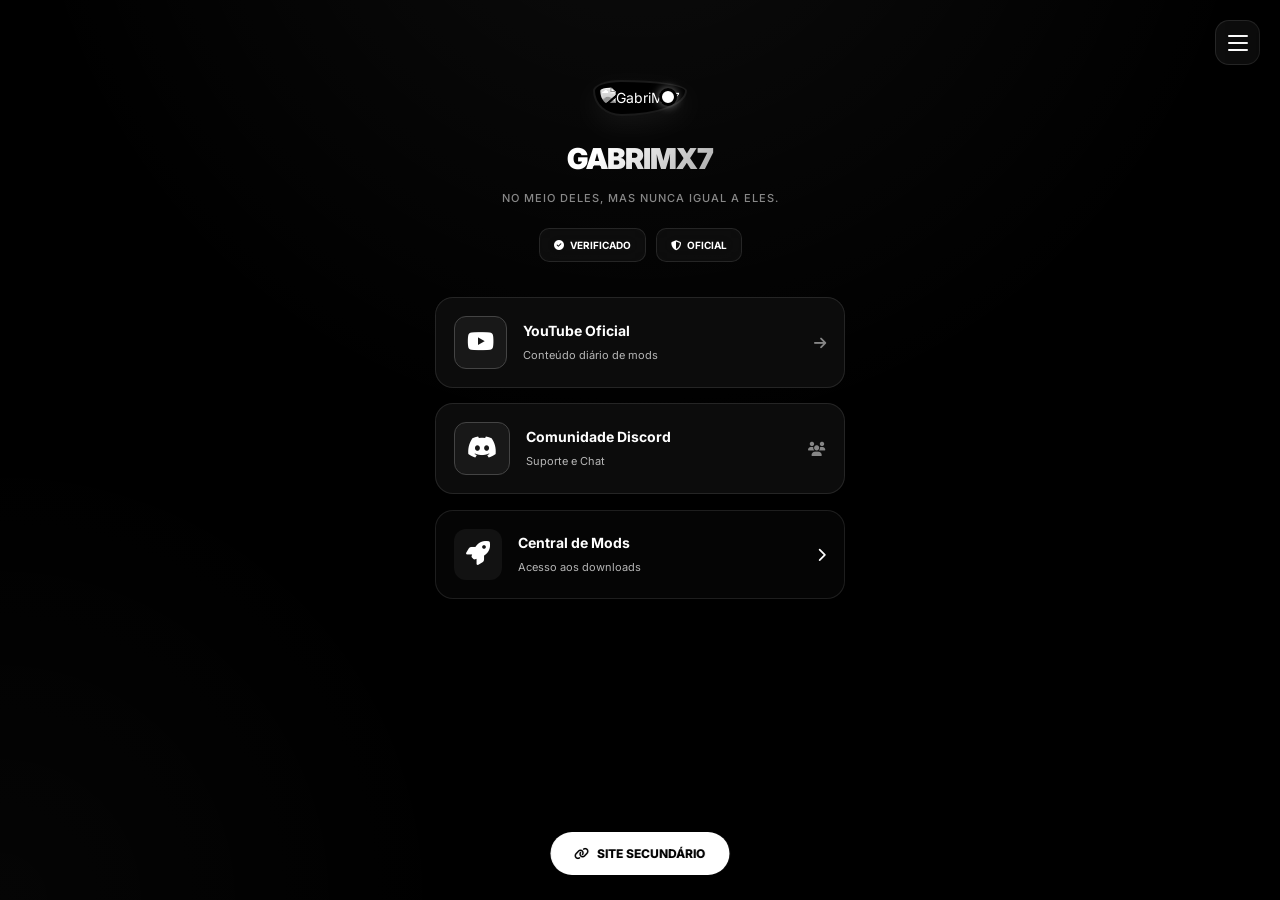
==== commit f9470159: "Add files via upload" ====
--- a/index.html
+++ b/index.html
@@ -266,7 +266,7 @@
   <main id="home-screen" style="display: block; opacity: 1;">
     <section class="profile">
       <div class="profile-img-container">
-        <img src="perfil.jpg" alt="GabriMx7">
+        <img src="perfil.gif" alt="GabriMx7">
         <div class="status-dot"></div>
       </div>
       <h1>GABRI<span>MX7</span></h1>
@@ -337,7 +337,7 @@
         </div>
         <div class="download-content-v2">
             <div class="category-tag"><i class="fas fa-microchip"></i> APK ANDROID</div>
-            <h3 class="download-title">Download do Apk G7 • 2025</h3>
+            <h3 class="download-title">Download do Apk</h3>
             <p class="download-info-text">Otimização apk. <br> <span style="color: #fff; font-weight: 600;">Inscreva-se para fortalecer!</span></p>
             <div style="background: rgba(255,255,255,0.02); padding: 12px; border-radius: 12px; margin-bottom: 20px; border: 1px dashed var(--border);">
                 <p style="font-size: 11px; color: #666;">Developer: <b style="color: #fff;">@GabriMx7</b></p>
@@ -360,7 +360,7 @@
         </div>
         <div class="download-content-v2">
             <div class="category-tag"><i class="fas fa-microchip"></i> MOD ANDROID</div>
-            <h3 class="download-title">Download do ícone G7 • 2025</h3>
+            <h3 class="download-title">Download do ícone</h3>
             <p class="download-info-text">Otimização ícone. <br> <span style="color: #fff; font-weight: 600;">Inscreva-se para fortalecer!</span></p>
             <div style="background: rgba(255,255,255,0.02); padding: 12px; border-radius: 12px; margin-bottom: 20px; border: 1px dashed var(--border);">
                 <p style="font-size: 11px; color: #666;">Developer: <b style="color: #fff;">@GabriMx7</b></p>
@@ -383,7 +383,7 @@
         </div>
         <div class="download-content-v2">
             <div class="category-tag"><i class="fas fa-microchip"></i> MODS ANDROID</div>
-            <h3 class="download-title">Download do ícone G7 • 2025</h3>
+            <h3 class="download-title">Download do ícone</h3>
             <p class="download-info-text">Otimização para samp ícone. <br> <span style="color: #fff; font-weight: 600;">Inscreva-se para fortalecer!</span></p>
             <div style="background: rgba(255,255,255,0.02); padding: 12px; border-radius: 12px; margin-bottom: 20px; border: 1px dashed var(--border);">
                 <p style="font-size: 11px; color: #666;">Developer: <b style="color: #fff;">@GabriMx7</b></p>
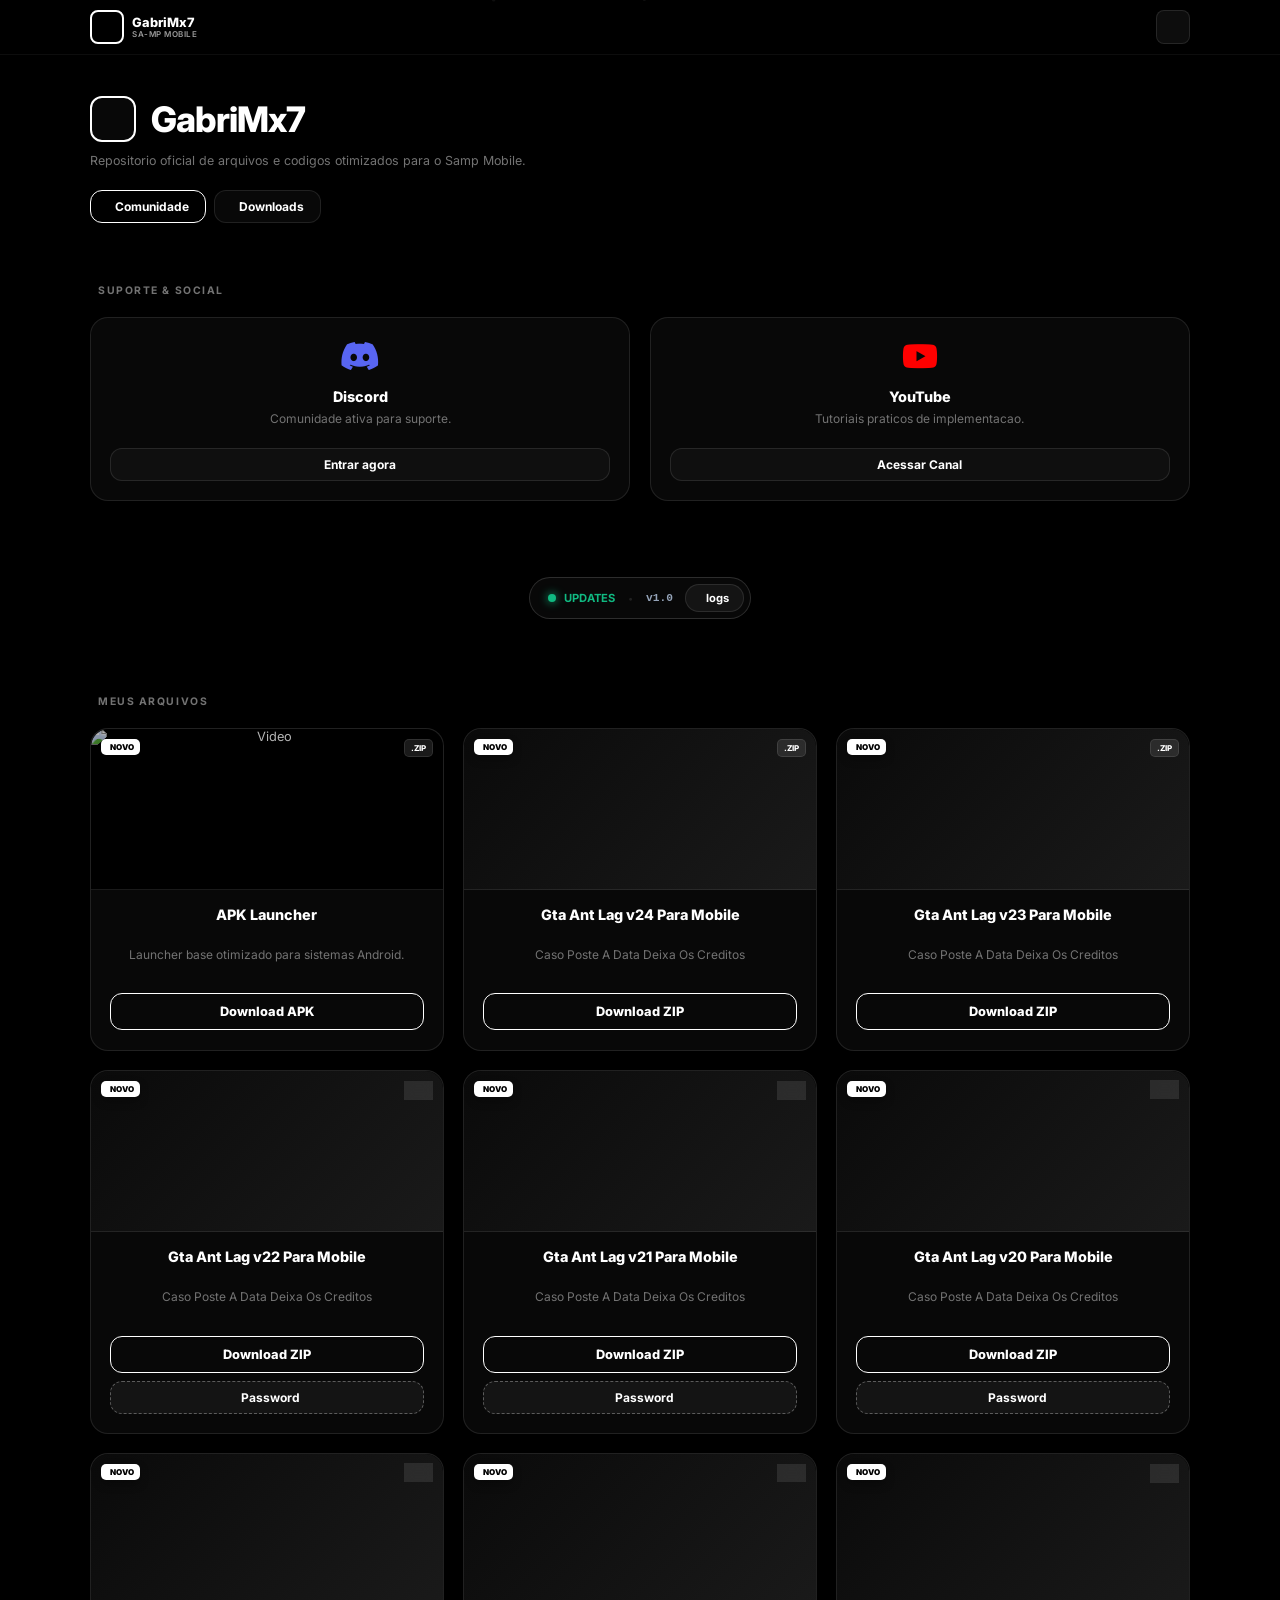
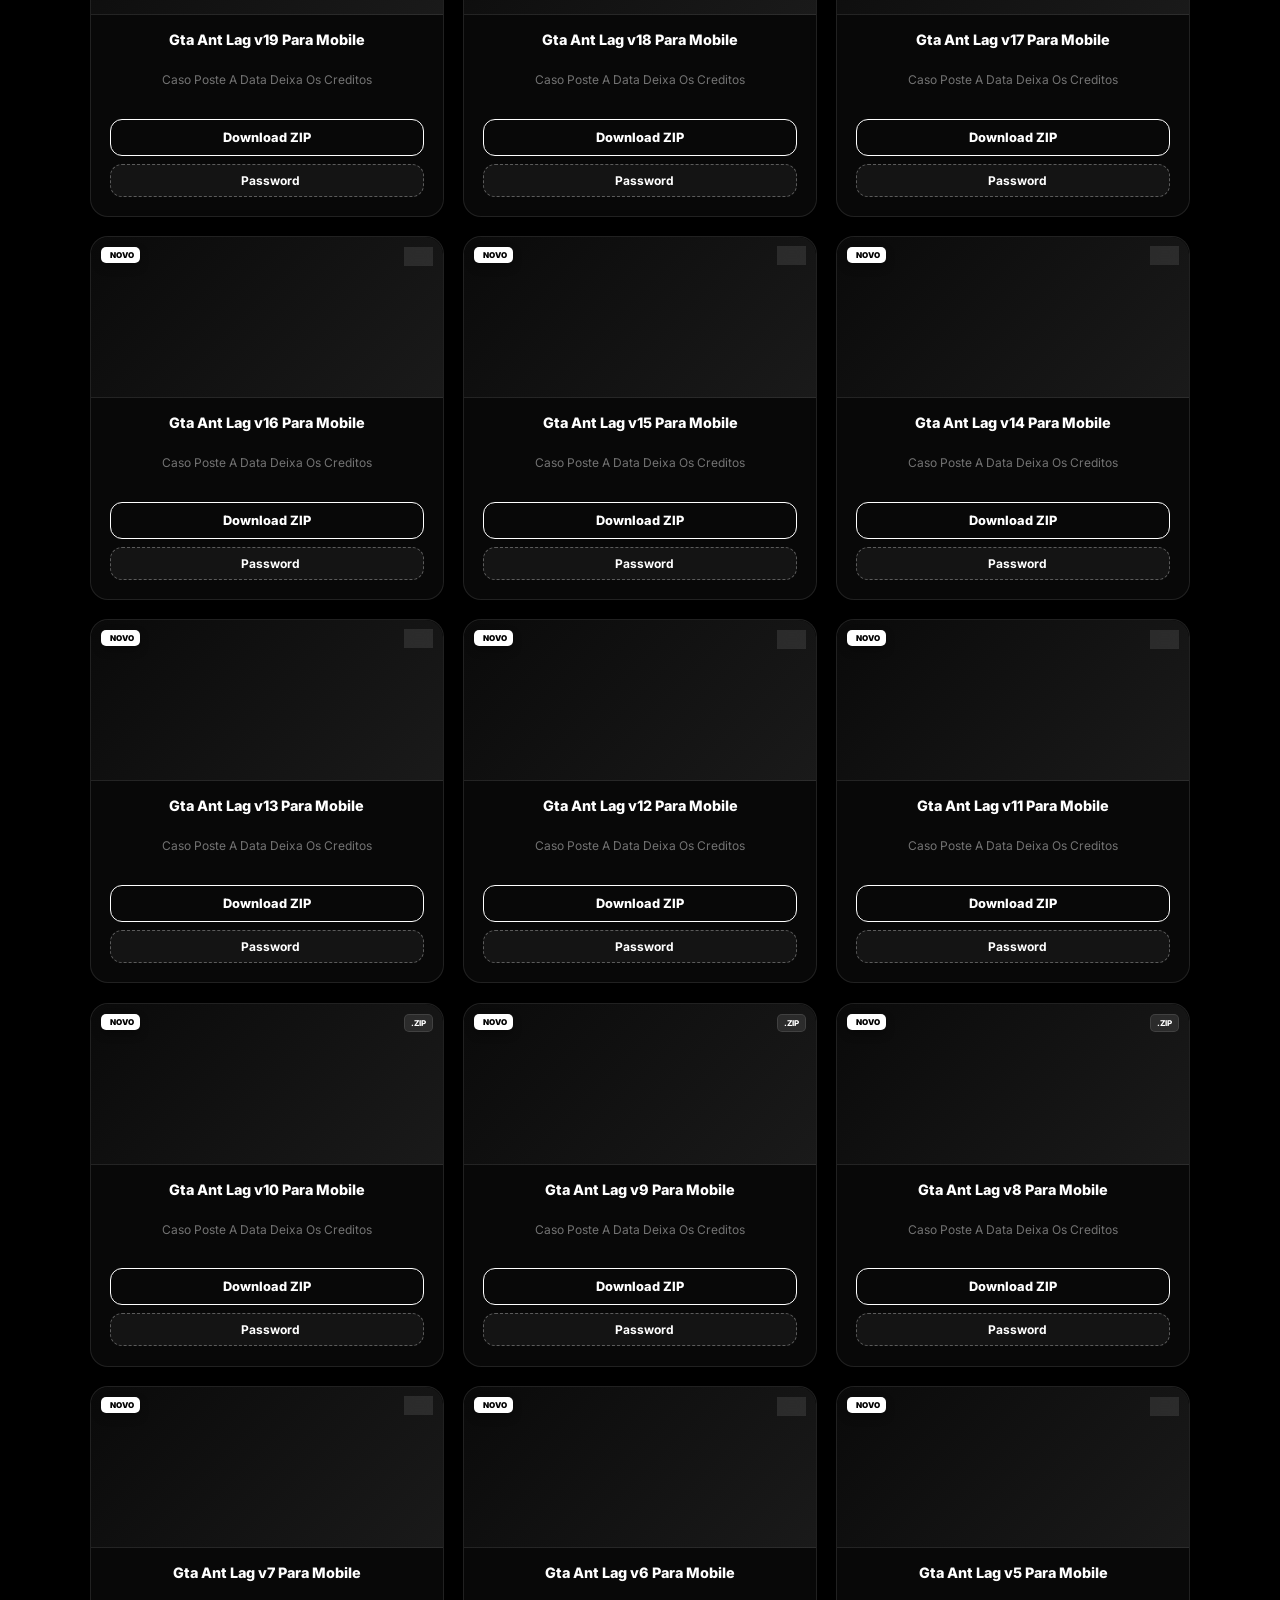
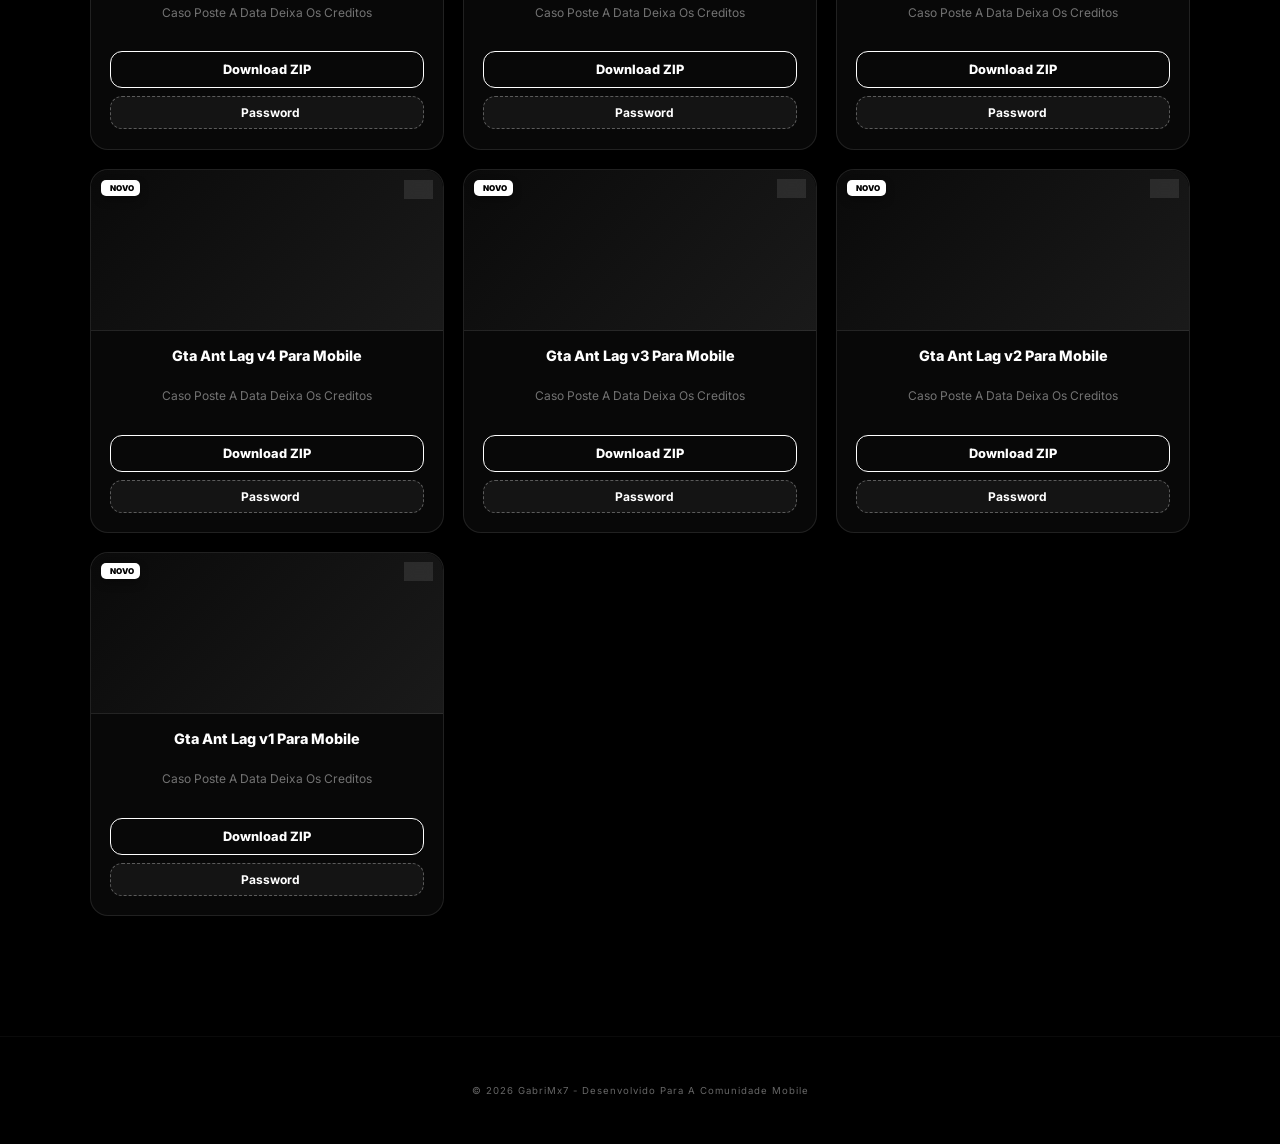
==== commit 40c897c4: "Add files via upload" ====
--- a/index.html
+++ b/index.html
@@ -1,1207 +1,549 @@
 <!DOCTYPE html>
-<html lang="pt-br">
+<html lang="pt-BR">
 <head>
-  <meta charset="UTF-8">
-  <meta name="viewport" content="width=device-width, initial-scale=1.0">
-  <title>GabriMx7 • Official</title>
-  
-  <link rel="icon" type="image/png" href="favicon.png">
-  <link rel="stylesheet" href="https://cdnjs.cloudflare.com/ajax/libs/font-awesome/6.5.0/css/all.min.css">
-  <link href="https://fonts.googleapis.com/css2?family=Inter:wght@400;600;800;900&display=swap" rel="stylesheet">
+    <meta charset="UTF-8">
+    <meta name="viewport" content="width=device-width, initial-scale=1.0">
+    <title>GabriMx7 • Oficina beta</title>
+    
+    <!-- icone do Navegador (Emoji 🌐) -->
+    <link rel="icon" href="data:image/svg+xml,<svg xmlns=%22http://www.w3.org/2000/svg%22 viewBox=%220 0 100 100%22><text x=%2250%%22 y=%2250%%22 font-size=%2270%22 text-anchor=%22middle%22 dominant-baseline=%22middle%22>🌐</text></svg>">
 
-  <style>
-    /* Reset & Modern Base */
-    * { margin: 0; padding: 0; box-sizing: border-box; -webkit-tap-highlight-color: transparent; }
-    
-    :root { 
-      --primary: #ffffff; 
-      --primary-glow: rgba(255, 255, 255, 0.2);
-      --bg: #000000; 
-      --card-bg: rgba(15, 15, 15, 0.8); 
-      --border: rgba(255, 255, 255, 0.1); 
-      --discord: #333333; 
-      --glass: rgba(255, 255, 255, 0.04);
-      --surface: #0a0a0a;
+    <script src="https://unpkg.com/@phosphor-icons/web"></script>
+    <link rel="stylesheet" href="https://cdnjs.cloudflare.com/ajax/libs/font-awesome/6.5.1/css/all.min.css">
+    <link href="https://fonts.googleapis.com/css2?family=Inter:wght@400;600;800&display=swap" rel="stylesheet">
+    <link href="https://unpkg.com/aos@2.3.1/dist/aos.css" rel="stylesheet">
+    <style>
+        :root{--bg:#000;--white:#fff;--muted:#737373;--border:rgba(255,255,255,0.1);--accent:#fff;--discord:#5865F2;--youtube:#f00;--gold:#FFD700;--sys-bg:rgba(10,10,10,0.8);--sys-border:rgba(255,255,255,0.15);--sys-glow:rgba(255,255,255,0.4)}
+        body{font-family:'Inter',sans-serif;background:var(--bg);color:var(--white);margin:0;-webkit-font-smoothing:antialiased;overflow-x:hidden;font-size:.8rem}
+        #sparkles{position:fixed;top:0;left:0;width:100%;height:100%;z-index:-1;pointer-events:none}
+        #progress-bar{position:fixed;top:0;left:0;width:0;height:2px;background:var(--white);z-index:2001;transition:width .1s}
+        .header-wrapper{position:fixed;top:0;width:100%;z-index:1000;background:rgba(0,0,0,0.7);backdrop-filter:blur(15px);border-bottom:1px solid rgba(255,255,255,0.05)}
+        .nav-container{display:flex;align-items:center;justify-content:space-between;padding:10px 20px;max-width:1100px;margin:0 auto}
+        .nav-brand{display:flex;align-items:center;gap:8px}
+        .nav-logo{width:30px;height:30px;border:2px solid var(--white);border-radius:8px;display:flex;align-items:center;justify-content:center}
+        .nav-logo i{font-size:1rem}
+        .nav-title-group{display:flex;flex-direction:column;line-height:1.1}
+        .nav-main-title{font-weight:800;font-size:.8rem}
+        .nav-sub-title{font-weight:600;font-size:.5rem;opacity:.6;letter-spacing:.5px}
+        .menu-box{width:32px;height:32px;background:rgba(255,255,255,0.05);border:1px solid var(--border);border-radius:8px;display:flex;align-items:center;justify-content:center;cursor:pointer;transition:.3s}
+        .menu-box:hover{background:var(--white);color:#000}
+        .sidebar{position:fixed;top:0;right:-100%;width:100%;height:100%;background:rgba(0,0,0,0.98);backdrop-filter:blur(25px);z-index:2000;transition:.5s cubic-bezier(0.77,0,0.175,1);padding:20px;box-sizing:border-box;display:flex;flex-direction:column}
+        .sidebar.active{right:0}
+        .sidebar-header{display:flex;align-items:center;justify-content:space-between;margin-bottom:30px}
+        .close-btn{width:35px;height:35px;background:rgba(255,255,255,0.05);border:1px solid var(--border);border-radius:10px;display:flex;align-items:center;justify-content:center;cursor:pointer}
+        .sidebar-links{display:flex;flex-direction:column;gap:8px}
+        .sidebar-item{display:flex;align-items:center;gap:12px;padding:12px 18px;background:rgba(255,255,255,0.03);border:1px solid var(--border);border-radius:12px;color:var(--white);text-decoration:none;font-weight:600;font-size:.8rem;transition:.3s}
+        .sidebar-item:hover{background:rgba(255,255,255,0.07);border-color:var(--white);transform:scale(1.02)}
+        .sidebar-overlay{position:fixed;top:0;left:0;width:100%;height:100%;background:rgba(0,0,0,.5);z-index:1999;display:none}
+        .sidebar-overlay.active{display:block}
+        .system-area{background:transparent;padding:20px 0;margin-bottom:3.5rem}
+        .status-wrapper{display:flex;justify-content:center;max-width:1100px;margin:0 auto}
+        .status-container{display:inline-flex;align-items:center;background:var(--sys-bg);border:1px solid var(--sys-border);border-radius:50px;padding:6px 6px 6px 18px;gap:12px;backdrop-filter:blur(12px);position:relative;overflow:hidden;box-shadow:0 10px 30px rgba(0,0,0,.5);animation:borderGlow 4s infinite alternate}
+        @keyframes borderGlow{from{border-color:rgba(255,255,255,.1)}to{border-color:var(--sys-glow);box-shadow:0 0 15px rgba(255,255,255,0.2)}}
+        .status-container::after{content:"";position:absolute;top:0;left:-100%;width:50%;height:100%;background:linear-gradient(90deg,transparent,rgba(255,255,255,.05),transparent);animation:scan 3s infinite}
+        @keyframes scan{0%{left:-100%}100%{left:150%}}
+        .status-online{display:flex;align-items:center;gap:8px;color:#10b981;font-weight:700;font-size:.7rem;text-transform:uppercase}
+        .status-dot{width:8px;height:8px;background-color:#10b981;border-radius:50%;box-shadow:0 0 10px #10b981;animation:pulse-green 2s infinite}
+        @keyframes pulse-green{0%{transform:scale(.95);box-shadow:0 0 0 0 rgba(16,185,129,.7)}70%{transform:scale(1);box-shadow:0 0 0 6px rgba(16,185,129,0)}100%{transform:scale(.95);box-shadow:0 0 0 0 rgba(16,185,129,0)}}
+        .status-divider{color:rgba(255,255,255,0.1);font-weight:200}
+        .status-version{color:#94a3b8;font-size:.7rem;font-weight:600;font-family:monospace}
+        .changelog-pill{display:flex;align-items:center;gap:6px;background:rgba(255,255,255,0.05);border:1px solid rgba(255,255,255,0.1);padding:6px 14px;border-radius:50px;color:#fff;font-size:.7rem;font-weight:700;text-decoration:none;position:relative;cursor:pointer;transition:.3s;z-index:2}
+        .changelog-pill:hover{background:#fff;color:#000}
+        .container{max-width:1100px;margin:0 auto;padding:6rem 1.5rem 4rem;position:relative;z-index:1}
+        .hero{margin-bottom:3.5rem}
+        .hero-title-box{display:flex;align-items:center;gap:15px;margin-bottom:.6rem}
+        .hero-logo-box{width:42px;height:42px;border:2px solid var(--white);border-radius:12px;display:flex;align-items:center;justify-content:center;background:rgba(255,255,255,0.03)}
+        .hero-logo-box i{font-size:1.5rem}
+        .hero h1{font-size:clamp(1.5rem,5vw,2.2rem);font-weight:800;margin:0;letter-spacing:-.03em}
+        .hero p{color:var(--muted);font-size:.78rem;line-height:1.5;max-width:500px;margin:0}
+        .hero-btns{display:flex;gap:8px;margin-top:20px;overflow-x:auto;padding-bottom:5px}
+        .btn{display:inline-flex;align-items:center;gap:.5rem;padding:8px 16px;border-radius:12px;font-weight:700;text-decoration:none;transition:.3s;font-size:.75rem;cursor:pointer;white-space:nowrap;box-sizing:border-box}
+        .btn-main{background:transparent;color:var(--white);border:1px solid var(--white)}
+        .btn-main:hover{background:var(--white);color:#000}
+        .btn-action{background:rgba(255,255,255,0.03);border:1px solid var(--border);color:var(--white);justify-content:center}
+        .btn-action:hover{background:var(--white);color:#000}
+        .btn-full{width:100%!important;margin-top:8px}
+        .btn-copy-pass{background:rgba(255,255,255,.05);border:1px dashed rgba(255,255,255,.3);color:#fff;font-family:'Inter',sans-serif;font-size:.75rem;transition:.3s}
+        .copy-success{background:var(--white)!important;color:#000!important;border-style:solid!important;border-color:var(--white)!important}
+        section{margin-bottom:3.5rem;scroll-margin-top:100px}
+        h2{font-size:.65rem;text-transform:uppercase;letter-spacing:.15em;color:var(--muted);display:flex;align-items:center;gap:.5rem;margin-bottom:1.2rem}
+        .files-grid{display:grid;grid-template-columns:repeat(auto-fit,minmax(280px,1fr));gap:1.2rem}
+        .file-card{background:rgba(255,255,255,0.03);border:1px solid var(--border);border-radius:18px;padding:1.2rem;transition:.3s;text-align:center;display:flex;flex-direction:column;align-items:center;overflow:hidden;position:relative}
+        .file-card:hover{border-color:rgba(255,255,255,0.5)}
+        .badge-new{position:absolute;top:10px;left:10px;background:var(--white);color:#000;padding:3px 6px;border-radius:5px;font-size:.5rem;font-weight:900;display:flex;align-items:center;gap:3px;z-index:10;box-shadow:0 4px 10px rgba(0,0,0,.3)}
+        .badge-zip{position:absolute;top:10px;right:10px;background:rgba(255,255,255,.1);backdrop-filter:blur(5px);border:1px solid var(--border);color:var(--white);padding:3px 6px;border-radius:5px;font-size:.5rem;font-weight:800;z-index:10}
+        .modal-overlay{position:fixed;top:0;left:0;width:100%;height:100%;background:rgba(0,0,0,.8);backdrop-filter:blur(10px);z-index:3000;display:none;align-items:center;justify-content:center;padding:20px;box-sizing:border-box}
+        .modal-overlay.active{display:flex;animation:fadeIn .3s ease}
+        .modal-content{background:#0a0a0a;border:1px solid var(--border);width:100%;max-width:380px;border-radius:20px;padding:20px;position:relative;box-shadow:0 20px 50px rgba(0,0,0,.5)}
+        .modal-close{position:absolute;top:15px;right:15px;background:rgba(255,255,255,.05);border:1px solid var(--border);width:30px;height:30px;border-radius:8px;color:#fff;display:flex;align-items:center;justify-content:center;cursor:pointer}
+        .update-list{list-style:none;padding:0;margin:15px 0 0;text-align:left}
+        .update-item{padding:12px;border-bottom:1px solid var(--border);display:flex;flex-direction:column;gap:4px}
+        .update-item:last-child{border:none}
+        .update-date{font-size:.6rem;color:var(--muted);font-weight:600}
+        .update-text{font-size:.75rem;color:var(--white);line-height:1.4}
+        @keyframes fadeIn{from{opacity:0;transform:scale(.9)}to{opacity:1;transform:scale(1)}}
+        .preview{width:calc(100% + 2.4rem);height:160px;background:#000;margin:-1.2rem -1.2rem 1rem;border-bottom:1px solid var(--border);overflow:hidden;border-radius:18px 18px 0 0;cursor:pointer;display:flex;align-items:center;justify-content:center;position:relative}
+        .preview img{width:100%;height:100%;object-fit:cover;opacity:.7;transition:.5s ease}
+        .file-card:hover .preview img{opacity:1;transform:scale(1.05)}
+        .preview-icon{background:linear-gradient(135deg,#0a0a0a 0%,#1a1a1a 100%)}
+        .preview-icon i{font-size:3.5rem;color:#fff;filter:drop-shadow(0 0 15px rgba(255,255,255,0.4));animation:pulse 2s infinite}
+        .file-card h3{font-size:.9rem;margin:0;font-weight:800}
+        .file-desc{font-size:.75rem;color:var(--muted);margin:6px 0 12px;line-height:1.4}
+        .btn-dl{width:100%;background:transparent;color:var(--white);border:1px solid var(--white);text-decoration:none;padding:10px;border-radius:12px;font-weight:800;transition:.3s;font-size:.8rem;display:flex;align-items:center;justify-content:center;box-sizing:border-box}
+        .btn-dl:hover{background:var(--white);color:#000}
+        .social-icon-box{font-size:2rem;margin-bottom:.8rem}
+        .discord-color{color:var(--discord)}
+        .youtube-color{color:var(--youtube)}
+        footer{padding:3rem 0;text-align:center;border-top:1px solid var(--border);opacity:.4;font-size:.6rem;letter-spacing:1px}
+    </style>
+</head>
+
+<style>
+    /* Bloqueia seleção de texto e toque longo no celular */
+    * {
+        -webkit-user-select: none;
+        -moz-user-select: none;
+        -ms-user-select: none;
+        user-select: none;
+        -webkit-touch-callout: none;
+        -webkit-user-drag: none;
     }
+</style>
 
-    body {
-      background-color: var(--bg);
-      background-image: 
-        radial-gradient(circle at 50% -20%, rgba(255, 255, 255, 0.05), transparent 50%),
-        radial-gradient(circle at 0% 100%, rgba(255, 255, 255, 0.02), transparent 30%);
-      color: white;
-      font-family: 'Inter', sans-serif;
-      overflow-x: hidden;
-      line-height: 1.6;
-      font-size: 14px;
-      min-height: 100vh;
-    }
+<script>
+    // Bloqueia clique direito e teclas de inspeção
+    document.addEventListener('contextmenu', e => e.preventDefault());
+    document.onkeydown = function(e) {
+        if (e.keyCode == 123 || 
+            (e.ctrlKey && e.shiftKey && (e.keyCode == 73 || e.keyCode == 74)) || 
+            (e.ctrlKey && e.keyCode == 85)) {
+            return false;
+        }
+    };
 
-    @keyframes fadeInUp {
-      from { opacity: 0; transform: translateY(20px); }
-      to { opacity: 1; transform: translateY(0); }
-    }
+    // Anti-Debugger: Se alguém abrir o console, o site "trava" propositalmente
+    setInterval(function() {
+        (function() {
+            (function a() {
+                try {
+                    (function b(i) {
+                        if (('' + (i / i)).length !== 1 || i % 20 === 0) {
+                            (function() {}).constructor('debugger')();
+                        } else {
+                            debugger;
+                        }
+                        b(++i);
+                    })(0);
+                } catch (e) {
+                    setTimeout(a, 5000);
+                }
+            })();
+        })();
+    }, 1000);
+</script>
 
-    @keyframes pulseGlow {
-      0% { box-shadow: 0 0 5px var(--primary-glow); }
-      50% { box-shadow: 0 0 15px var(--primary-glow); }
-      100% { box-shadow: 0 0 5px var(--primary-glow); }
-    }
-
-    .sidebar, .menu-btn, .card, .btn-download-new, .oficial-pill-button, .back-btn, .sidebar a, .btn-main, .btn-alt, .search-input {
-      transition: all 0.3s cubic-bezier(0.23, 1, 0.32, 1);
-      will-change: transform, opacity;
-    }
-
-    .card:hover { border-color: var(--primary); background: rgba(255, 255, 255, 0.08); transform: translateY(-3px); }
-    .card:active, .btn-main:active { transform: scale(0.96); }
-
-    .ripple {
-      position: absolute; background: rgba(255, 255, 255, 0.3);
-      border-radius: 50%; transform: scale(0);
-      animation: ripple-animation 0.6s ease-out; pointer-events: none;
-    }
-    @keyframes ripple-animation { to { transform: scale(4); opacity: 0; } }
-
-    .sidebar {
-      position: fixed; top: 0; right: -280px; width: 280px; height: 100%;
-      background: rgba(5, 5, 5, 0.98); 
-      backdrop-filter: blur(20px);
-      border-left: 1px solid var(--border); 
-      z-index: 2000;
-      padding: 80px 25px; 
-      display: flex; flex-direction: column; gap: 12px;
-      box-shadow: -10px 0 30px rgba(0,0,0,0.8);
-      transition: transform 0.4s cubic-bezier(0.23, 1, 0.32, 1);
-    }
-    
-    .sidebar.active { transform: translateX(-280px); }
-
-    .sidebar a {
-      padding: 14px 18px; background: var(--glass); border-radius: 12px;
-      color: #eee; text-decoration: none; font-weight: 600;
-      display: flex; align-items: center; gap: 12px; font-size: 13px;
-      border: 1px solid var(--border);
-    }
-
-    .sidebar a:hover { background: var(--primary); color: black; transform: translateX(-5px); }
-
-    main { 
-      display: none; 
-      width: 100%; 
-      max-width: 450px; 
-      margin: 0 auto; 
-      padding: 80px 20px 100px;
-      opacity: 0;
-      transition: opacity 0.4s ease;
-    }
-
-    .profile { text-align: center; margin-bottom: 35px; }
-    .profile-img-container { position: relative; display: inline-block; margin-bottom: 20px; }
-    .profile img {
-      width: 110px; height: 110px;
-      border-radius: 30% 70% 70% 30% / 30% 30% 70% 70%; 
-      border: 2px solid var(--border);
-      padding: 5px; background: var(--bg);
-      filter: grayscale(100%);
-      box-shadow: 0 10px 25px rgba(255, 255, 255, 0.05);
-      object-fit: cover;
-      animation: pulseGlow 3s infinite;
-    }
-    .status-dot {
-      position: absolute; bottom: 10px; right: 10px; 
-      width: 18px; height: 18px; 
-      background: #ffffff; border: 3px solid var(--bg); 
-      border-radius: 50%;
-      box-shadow: 0 0 10px rgba(255, 255, 255, 0.5);
-    }
-    .profile h1 { 
-      font-weight: 900; font-size: 1.8rem; letter-spacing: -1px;
-      background: linear-gradient(135deg, #fff 40%, #555 100%);
-      -webkit-background-clip: text; -webkit-text-fill-color: transparent;
-    }
-    .profile p { color: #888; font-weight: 500; font-size: 11px; margin-top: 8px; letter-spacing: 1px; text-transform: uppercase; }
-
-    .stats-container { display: flex; justify-content: center; gap: 10px; margin-top: 20px; flex-wrap: wrap; }
-    .stat-badge { 
-      background: var(--glass); padding: 8px 14px; border-radius: 10px; 
-      font-size: 10px; font-weight: 700; border: 1px solid var(--border);
-      backdrop-filter: blur(10px); display: flex; align-items: center;
-    }
-    .stat-badge i { color: var(--primary); margin-right: 6px; }
-
-    /* Estilos da Pesquisa */
-    .search-wrapper {
-      position: relative;
-      margin-top: 25px;
-      width: 100%;
-    }
-    .search-input {
-      width: 100%;
-      background: rgba(255,255,255,0.03);
-      border: 1px solid var(--border);
-      padding: 15px 15px 15px 45px;
-      border-radius: 16px;
-      color: white;
-      font-family: 'Inter', sans-serif;
-      font-size: 14px;
-      outline: none;
-    }
-    .search-input:focus { 
-        border-color: var(--primary); 
-        background: rgba(255,255,255,0.06); 
-        box-shadow: 0 0 15px rgba(255, 255, 255, 0.05);
-    }
-    .search-icon { position: absolute; left: 18px; top: 50%; transform: translateY(-50%); color: #555; }
-
-    .download-card-custom { 
-      background: var(--card-bg); backdrop-filter: blur(10px);
-      border-radius: 24px; border: 1px solid var(--border); 
-      margin-bottom: 60px; overflow: hidden; 
-      box-shadow: 0 20px 40px rgba(0,0,0,0.6); position: relative;
-    }
-
-    .video-container { 
-      position: relative; padding-bottom: 56.25%; background: #000;
-      border-bottom: 1px solid var(--border); 
-    }
-    .video-container iframe { position: absolute; width: 100%; height: 100%; border: 0; }
-
-    .download-content-v2 { padding: 25px; text-align: center; }
-    .category-tag {
-      background: rgba(255, 255, 255, 0.08); color: var(--primary);
-      font-size: 10px; padding: 6px 14px; border-radius: 30px;
-      font-weight: 800; width: fit-content; margin: 0 auto 15px;
-      border: 1px solid var(--border);
-    }
-
-    .download-title { font-weight: 800; font-size: 1.3rem; margin-bottom: 10px; }
-    .download-info-text { color: #777; font-size: 13px; margin-bottom: 20px; }
-
-    .button-grid-modern { display: grid; grid-template-columns: 1fr 1fr; gap: 12px; width: 100%; }
-
-    .btn-main {
-      background: var(--primary); box-shadow: 0 4px 15px rgba(255, 255, 255, 0.1);
-      color: black; padding: 14px; border-radius: 14px;
-      font-weight: 700; text-decoration: none;
-      display: flex; align-items: center; justify-content: center; gap: 8px;
-    }
-
-    .btn-alt {
-      background: rgba(255,255,255,0.03); border: 1px solid var(--border); color: #fff;
-      border-radius: 14px; font-weight: 600; cursor: pointer;
-    }
-
-    .links-grid { display: grid; gap: 15px; }
-    .card {
-      display: flex; align-items: center; justify-content: space-between;
-      padding: 18px; border-radius: 18px;
-      background: var(--card-bg); border: 1px solid var(--border);
-      backdrop-filter: blur(5px); text-decoration: none; color: white;
-      position: relative; overflow: hidden;
-    }
-
-    .menu-btn, .back-btn {
-      position: fixed; top: 20px; z-index: 1001;
-      height: 45px; background: rgba(15, 15, 15, 0.9);
-      backdrop-filter: blur(10px); border-radius: 14px; border: 1px solid var(--border);
-      display: flex; justify-content: center; align-items: center; cursor: pointer;
-    }
-    .menu-btn { right: 20px; width: 45px; flex-direction: column; gap: 5px; }
-    .back-btn { left: 20px; padding: 0 15px; color: #fff; gap: 8px; font-weight: 700; font-size: 12px; }
-    
-    .bar { width: 20px; height: 2px; background: var(--primary); border-radius: 2px; }
-    
-    #overlay { 
-      position: fixed; top:0; left:0; width:100%; height:100%; 
-      background: rgba(0,0,0,0.6); z-index: 1500; display: none; 
-      backdrop-filter: blur(8px);
-    }
-    #overlay.active { display: block; }
-
-    .oficial-pill-button {
-      position: fixed; bottom: 25px; left: 50%; transform: translateX(-50%);
-      z-index: 99; background: white; color: black; padding: 12px 24px;
-      border-radius: 50px; text-decoration: none; font-weight: 800; font-size: 12px;
-      display: flex; align-items: center; gap: 8px; box-shadow: 0 10px 25px rgba(0,0,0,0.5);
-    }
-
-    .divider-bolt { 
-        display: flex; 
-        align-items: center; 
-        justify-content: center; 
-        margin: -20px 0 40px; 
-        gap: 15px; 
-        opacity: 0.3; 
-    }
-    .divider-line { height: 1px; background: white; flex-grow: 1; }
-  </style>
-</head>
 <body>
-
-  <div id="overlay"></div>
-
-  <button class="menu-btn" id="menuToggle" aria-label="Menu">
-    <div class="bar"></div><div class="bar"></div><div class="bar"></div>
-  </button>
-
-  <nav class="sidebar" id="sidebar">
-    <div style="margin-bottom: 25px; border-bottom: 1px solid var(--border); padding-bottom: 15px;">
-        <p style="color: #666; font-size: 10px; font-weight: 900; letter-spacing: 3px; margin-bottom: 5px;">NAVEGAÇÃO</p>
-        <h2 style="font-weight: 900; font-size: 22px; font-style: italic; color: white;">GABRIMX7<span style="color: var(--primary);">.</span></h2>
+    <div id="progress-bar"></div>
+    <canvas id="sparkles"></canvas>
+    <div class="header-wrapper">
+        <nav class="nav-container">
+            <div class="nav-brand">
+                <div class="nav-logo"><i class="ph-fill ph-cube"></i></div>
+                <div class="nav-title-group">
+                    <span class="nav-main-title">GabriMx7</span>
+                    <span class="nav-sub-title">SA-MP MOBILE</span>
+                </div>
+            </div>
+            <div class="menu-box" onclick="toggleMenu()"><i class="ph ph-list"></i></div>
+        </nav>
     </div>
-    <a href="javascript:void(0)" onclick="showScreen('home')" class="ripple-trigger"><i class="fas fa-home"></i> Início</a>
-    <a href="javascript:void(0)" onclick="showScreen('download')" class="ripple-trigger"><i class="fas fa-download"></i> Downloads</a>
-    <a href="javascript:void(0)" onclick="showScreen('cit')" class="ripple-trigger"><i class="fas fa-code"></i> Créditos</a>
-    
-    <a href="https://youtube.com/@gabrimx7" target="_blank" class="ripple-trigger" style="margin-top: auto; background: var(--primary); border: none; color: black;">
-      <i class="fas fa-crown"></i> GABRIMX7
-    </a>
-  </nav>
-
-  <a href="https://gabrimx7.github.io/g7" class="oficial-pill-button ripple-trigger" target="_blank">
-    <i class="fas fa-link"></i> SITE SECUNDÁRIO
-  </a>
-
-  <main id="home-screen" style="display: block; opacity: 1;">
-    <section class="profile">
-      <div class="profile-img-container">
-        <img src="perfil.gif" alt="GabriMx7">
-        <div class="status-dot"></div>
-      </div>
-      <h1>GABRI<span>MX7</span></h1>
-      <p>No meio deles, mas nunca igual a eles.</p>
-      
-      <div class="stats-container">
-        <div class="stat-badge"><i class="fas fa-check-circle"></i> VERIFICADO</div>
-        <div class="stat-badge"><i class="fas fa-shield-alt"></i> OFICIAL</div>
-      </div>
-    </section>
-
-    <div class="links-grid">
-      <a href="https://youtube.com/@gabrimx7" class="card primary ripple-trigger" target="_blank">
-        <div style="display: flex; align-items: center; gap: 16px;">
-          <div style="background: rgba(255,255,255,0.05); padding: 12px; border-radius: 12px; border: 1px solid #444;"><i class="fab fa-youtube" style="font-size: 1.5rem;"></i></div>
-          <div><b>YouTube Oficial</b><br><small style="font-size: 11px; opacity: 0.7;">Conteúdo diário de mods</small></div>
+    <div class="sidebar-overlay" id="overlay" onclick="toggleMenu()"></div>
+    <nav class="sidebar" id="sidebar">
+        <div class="sidebar-header">
+            <div class="nav-brand">
+                <div class="nav-logo"><i class="ph-fill ph-navigation-arrow"></i></div>
+                <div class="nav-title-group">
+                    <span class="nav-main-title">GabriMx7</span>
+                    <span class="nav-sub-title">SA-MP MOBILE</span>
+                </div>
+            </div>
+            <div class="close-btn" onclick="toggleMenu()"><i class="ph ph-x"></i></div>
         </div>
-        <i class="fas fa-arrow-right" style="opacity: 0.5;"></i>
-      </a>
-      
-      <a href="https://discord.gg/cHDTJGXrvJ" class="card discord-blue ripple-trigger" target="_blank">
-        <div style="display: flex; align-items: center; gap: 16px;">
-          <div style="background: rgba(255,255,255,0.05); padding: 12px; border-radius: 12px; border: 1px solid #444;"><i class="fab fa-discord" style="font-size: 1.5rem;"></i></div>
-          <div><b>Comunidade Discord</b><br><small style="font-size: 11px; opacity: 0.7;">Suporte e Chat</small></div>
+        <div class="sidebar-links">
+            <a href="#" class="sidebar-item" onclick="toggleMenu()"><i class="ph ph-house"></i> Home</a>
+            <a href="#updates" class="sidebar-item" onclick="toggleMenu(); openModal();"><i class="ph ph-megaphone"></i> Atualizacoes</a>
+            <a href="#social" class="sidebar-item" onclick="toggleMenu()"><i class="ph ph-share-network"></i> Suporte & Social</a>
+            <a href="#materiais" class="sidebar-item" onclick="toggleMenu()"><i class="ph ph-download-simple"></i> Downloads</a>
+            <a href="#creditos" class="sidebar-item" onclick="toggleMenu(); openCredits();"><i class="ph ph-star"></i> Creditos</a>
         </div>
-        <i class="fas fa-users" style="opacity: 0.5;"></i>
-      </a>
-
-      <a href="javascript:void(0)" onclick="showScreen('download')" class="card ripple-trigger" style="border: 1px solid var(--border); background: rgba(255,255,255,0.02);">
-        <div style="display: flex; align-items: center; gap: 16px;">
-          <div style="background: rgba(255, 255, 255, 0.05); padding: 12px; border-radius: 12px;"><i class="fas fa-rocket" style="color: var(--primary); font-size: 1.5rem;"></i></div>
-          <div><b>Central de Mods</b><br><small style="font-size: 11px; opacity: 0.7;">Acesso aos downloads</small></div>
+    </nav>
+    <main class="container">
+        <header class="hero" data-aos="fade-up">
+            <div class="hero-title-box">
+                <div class="hero-logo-box"><i class="ph-fill ph-cube"></i></div>
+                <h1>  GabriMx7</h1>
+            </div>
+            <p>Repositorio oficial de arquivos e codigos otimizados para o Samp Mobile.</p>
+            <div class="hero-btns">
+                <a href="https://discord.gg/cHDTJGXrvJ" class="btn btn-main"><i class="ph ph-users"></i> Comunidade</a>
+                <a href="#materiais" class="btn btn-action"><i class="ph ph-download-simple"></i> Downloads</a>
+            </div>
+        </header>
+        <section id="social">
+            <h2><i class="ph ph-share-network"></i> Suporte & Social</h2>
+            <div class="files-grid">
+                <div class="file-card" data-aos="fade-up">
+                    <div class="social-icon-box discord-color"><i class="fab fa-discord"></i></div>
+                    <h3>Discord</h3>
+                    <p class="file-desc">Comunidade ativa para suporte.</p>
+                    <a href="https://discord.gg/cHDTJGXrvJ" target="_blank" class="btn btn-action btn-full">Entrar agora</a>
+                </div>
+                <div class="file-card" data-aos="fade-up" data-aos-delay="100">
+                    <div class="social-icon-box youtube-color"><i class="fab fa-youtube"></i></div>
+                    <h3>YouTube</h3>
+                    <p class="file-desc">Tutoriais praticos de implementacao.</p>
+                    <a href="https://youtube.com/@gabrimx7?si=zKRQS_eXeu5VGDrS" target="_blank" class="btn btn-action btn-full">Acessar Canal</a>
+                </div>
+            </div>
+        </section>
+        <div class="system-area">
+            <div class="status-wrapper" data-aos="fade-up">
+                <div class="status-container">
+                    <div class="status-online"><span class="status-dot"></span>Updates</div>
+                    <span class="status-divider"> • </span>
+                    <span class="status-version">v1.0</span>
+                    <div class="changelog-pill" onclick="openModal()"><i class="ph-fill ph-lightning"></i>logs</div>
+                </div>
+            </div>
         </div>
-        <i class="fas fa-chevron-right" style="color: var(--primary);"></i>
-      </a>
-    </div>
-  </main>
-
-   <main id="download-screen">
-    <button class="back-btn ripple-trigger" onclick="showScreen('home')">
-      <i class="fas fa-chevron-left"></i> VOLTAR
-    </button>
-
-    <div class="download-header" style="text-align: center; margin-bottom: 30px;">
-        <h2 style="font-weight: 900; font-size: 1.8rem; letter-spacing: -1px;">
-          Central de <span style="color: var(--primary);">Downloads</span>
-        </h2>
-        <p style="color: #444; font-size: 10px; font-weight: 800; letter-spacing: 2px; margin-top: 5px;">MODS & PERFORMANCE</p>
-        
-        <div class="stats-container" style="margin: 20px 0 25px;">
-          <div class="stat-badge"><i class="fas fa-play"></i> 27 VÍDEOS</div>
-          <div class="stat-badge"><i class="fas fa-download"></i> 27 DOWNLOADS</div>
+        <section id="materiais">
+            <h2><i class="ph ph-folder-open"></i> Meus Arquivos</h2>
+            <div class="files-grid">
+                <div class="file-card" data-aos="fade-up">
+                    <div class="badge-new"><i class="ph-fill ph-hammer"></i> NOVO</div>
+                    <div class="badge-zip">.ZIP</div>
+                    <div class="preview" onclick="window.open('https://youtu.be/WXtNOC-jO-k', '_blank')"><img src="https://img.youtube.com/vi/WXtNOC-jO-k/maxresdefault.jpg" alt="Video"></div>
+                    <h3>APK Launcher</h3>
+                    <p class="file-desc"> </p>
+                    <p class="file-desc">Launcher base otimizado para sistemas Android.</p>
+                    <p class="file-desc"> </p>
+                    <a href="https://bit.ly/Apkantigo" target="_blank" class="btn-dl">Download APK</a>
+                </div>
+                <div class="file-card" data-aos="fade-up" data-aos-delay="300">
+                    <div class="badge-new"><i class="ph-fill ph-hammer"></i> NOVO</div>
+                    <div class="badge-zip">.ZIP</div>
+                    <div class="preview preview-icon" onclick="window.open('https://youtu.be/Jnx7MVaroiI', '_blank')"><i class="ph-fill ph-lightning"></i></div>
+                    <h3>Gta Ant Lag v24 Para Mobile</h3>
+                    <p class="file-desc"> </p>
+                    <p class="file-desc">Caso Poste A Data Deixa Os Creditos</p>
+                    <p class="file-desc"> </p>
+                    <a href="https://seulink.online/antlag24" target="_blank" class="btn-dl">Download ZIP</a>
+                   </div>
+                <div class="file-card" data-aos="fade-up" data-aos-delay="300">
+                    <div class="badge-new"><i class="ph-fill ph-hammer"></i> NOVO</div>
+                    <div class="badge-zip">.ZIP</div>
+                    <div class="preview preview-icon" onclick="window.open('https://youtu.be/QvvSwn8uxa8', '_blank')"><i class="ph-fill ph-lightning"></i></div>
+                    <h3>Gta Ant Lag v23 Para Mobile</h3>
+                    <p class="file-desc"> </p>
+                    <p class="file-desc">Caso Poste A Data Deixa Os Creditos</p>
+                    <p class="file-desc"> </p>
+                    <a href="https://seulink.online/antlag23" target="_blank" class="btn-dl">Download ZIP</a>
+                </div>
+                <div class="file-card" data-aos="fade-up" data-aos-delay="300">
+                    <div class="badge-new"><i class="ph-fill ph-hammer"></i> NOVO</div>
+                    <div class="badge-zip">.ZIP</div>
+                    <div class="preview preview-icon" onclick="window.open('https://youtu.be/_R6jN4XcohE', '_blank')"><i class="ph-fill ph-lightning"></i></div>
+                    <h3>Gta Ant Lag v22 Para Mobile</h3>
+                    <p class="file-desc"> </p>
+                    <p class="file-desc">Caso Poste A Data Deixa Os Creditos</p>
+                    <p class="file-desc"> </p>
+                    <a href="https://seulink.online/antlag22" target="_blank" class="btn-dl">Download ZIP</a>
+                    <button onclick="copyPassword('antlag22', this)" class="btn btn-action btn-full btn-copy-pass"><i class="ph ph-key"></i>Password</button>
+                </div>
+                <div class="file-card" data-aos="fade-up" data-aos-delay="300">
+                    <div class="badge-new"><i class="ph-fill ph-hammer"></i> NOVO</div>
+                    <div class="badge-zip">.ZIP</div>
+                    <div class="preview preview-icon" onclick="window.open('https://youtu.be/8mbDjZU6KRo', '_blank')"><i class="ph-fill ph-lightning"></i></div>
+                    <h3>Gta Ant Lag v21 Para Mobile</h3>
+                    <p class="file-desc"> </p>
+                    <p class="file-desc">Caso Poste A Data Deixa Os Creditos</p>
+                    <p class="file-desc"> </p>
+                    <a href="https://seulink.online/antlag21" target="_blank" class="btn-dl">Download ZIP</a>
+                    <button onclick="copyPassword('antlag21', this)" class="btn btn-action btn-full btn-copy-pass"><i class="ph ph-key"></i>Password</button>
+                </div>
+                <div class="file-card" data-aos="fade-up" data-aos-delay="300">
+                    <div class="badge-new"><i class="ph-fill ph-hammer"></i> NOVO</div>
+                    <div class="badge-zip">.ZIP</div>
+                    <div class="preview preview-icon" onclick="window.open('https://youtu.be/j7cMJdy_LgA', '_blank')"><i class="ph-fill ph-lightning"></i></div>
+                    <h3>Gta Ant Lag v20 Para Mobile</h3>
+                    <p class="file-desc"> </p>
+                    <p class="file-desc">Caso Poste A Data Deixa Os Creditos</p>
+                    <p class="file-desc"> </p>
+                    <a href="https://4br.me/antileg-20" target="_blank" class="btn-dl">Download ZIP</a>
+                    <button onclick="copyPassword('20antileg', this)" class="btn btn-action btn-full btn-copy-pass"><i class="ph ph-key"></i>Password</button>
+                </div>
+                <div class="file-card" data-aos="fade-up" data-aos-delay="300">
+                    <div class="badge-new"><i class="ph-fill ph-hammer"></i> NOVO</div>
+                    <div class="badge-zip">.ZIP</div>
+                    <div class="preview preview-icon" onclick="window.open('https://youtu.be/DVTV1fKYMRU', '_blank')"><i class="ph-fill ph-lightning"></i></div>
+                    <h3>Gta Ant Lag v19 Para Mobile</h3>
+                    <p class="file-desc"> </p>
+                    <p class="file-desc">Caso Poste A Data Deixa Os Creditos</p>
+                    <p class="file-desc"> </p>
+                    <a href="https://4br.me/antilagv19" target="_blank" class="btn-dl">Download ZIP</a>
+                    <button onclick="copyPassword('#anti lag v19', this)" class="btn btn-action btn-full btn-copy-pass"><i class="ph ph-key"></i>Password</button>
+                </div>
+                <div class="file-card" data-aos="fade-up" data-aos-delay="300">
+                    <div class="badge-new"><i class="ph-fill ph-hammer"></i> NOVO</div>
+                    <div class="badge-zip">.ZIP</div>
+                    <div class="preview preview-icon" onclick="window.open('https://youtu.be/ZNaCp5F0SRI', '_blank')"><i class="ph-fill ph-lightning"></i></div>
+                    <h3>Gta Ant Lag v18 Para Mobile</h3>
+                    <p class="file-desc"> </p>
+                    <p class="file-desc">Caso Poste A Data Deixa Os Creditos</p>
+                    <p class="file-desc"> </p>
+                    <a href="https://4br.me/anti-lag" target="_blank" class="btn-dl">Download ZIP</a>
+                    <button onclick="copyPassword('anti-lag', this)" class="btn btn-action btn-full btn-copy-pass"><i class="ph ph-key"></i>Password</button>
+                </div>
+                <div class="file-card" data-aos="fade-up" data-aos-delay="300">
+                    <div class="badge-new"><i class="ph-fill ph-hammer"></i> NOVO</div>
+                    <div class="badge-zip">.ZIP</div>
+                    <div class="preview preview-icon" onclick="window.open('https://youtu.be/kpVXMzV-lTo', '_blank')"><i class="ph-fill ph-lightning"></i></div>
+                   <h3>Gta Ant Lag v17 Para Mobile</h3>
+                    <p class="file-desc"> </p>
+                    <p class="file-desc">Caso Poste A Data Deixa Os Creditos</p>
+                    <p class="file-desc"> </p>
+                    <a href="https://Seulink.digital/datsp" target="_blank" class="btn-dl">Download ZIP</a>
+                    <button onclick="copyPassword('anti-lag', this)" class="btn btn-action btn-full btn-copy-pass"><i class="ph ph-key"></i>Password</button>
+                </div>
+                <div class="file-card" data-aos="fade-up" data-aos-delay="300">
+                    <div class="badge-new"><i class="ph-fill ph-hammer"></i> NOVO</div>
+                    <div class="badge-zip">.ZIP</div>
+                    <div class="preview preview-icon" onclick="window.open('https://youtu.be/MAsh2CNqcYA', '_blank')"><i class="ph-fill ph-lightning"></i></div>
+                    <h3>Gta Ant Lag v16 Para Mobile</h3>
+                    <p class="file-desc"> </p>
+                    <p class="file-desc">Caso Poste A Data Deixa Os Creditos</p>
+                    <p class="file-desc"> </p>
+                    <a href="https://Seulink.digital/datsb" target="_blank" class="btn-dl">Download ZIP</a>
+                    <button onclick="copyPassword('anti-lag', this)" class="btn btn-action btn-full btn-copy-pass"><i class="ph ph-key"></i>Password</button>
+                </div>
+                <div class="file-card" data-aos="fade-up" data-aos-delay="300">
+                    <div class="badge-new"><i class="ph-fill ph-hammer"></i> NOVO</div>
+                    <div class="badge-zip">.ZIP</div>
+                    <div class="preview preview-icon" onclick="window.open('https://youtu.be/Nde9QhQziHM', '_blank')"><i class="ph-fill ph-lightning"></i></div>
+                    <h3>Gta Ant Lag v15 Para Mobile</h3>
+                    <p class="file-desc"> </p>
+                    <p class="file-desc">Caso Poste A Data Deixa Os Creditos</p>
+                    <p class="file-desc"> </p>
+                    <a href="https://seulink.net/brps" target="_blank" class="btn-dl">Download ZIP</a>
+                    <button onclick="copyPassword('#antlag', this)" class="btn btn-action btn-full btn-copy-pass"><i class="ph ph-key"></i>Password</button>
+                </div>
+                <div class="file-card" data-aos="fade-up" data-aos-delay="300">
+                    <div class="badge-new"><i class="ph-fill ph-hammer"></i> NOVO</div>
+                    <div class="badge-zip">.ZIP</div>
+                    <div class="preview preview-icon" onclick="window.open('https://youtu.be/tcMKPwzJ84A', '_blank')"><i class="ph-fill ph-lightning"></i></div>
+                    <h3>Gta Ant Lag v14 Para Mobile</h3>
+                    <p class="file-desc"> </p>
+                    <p class="file-desc">Caso Poste A Data Deixa Os Creditos</p>
+                    <p class="file-desc"> </p>
+                    <a href="https://seulink.online/cxs" target="_blank" class="btn-dl">Download ZIP</a>
+                    <button onclick="copyPassword('#antilag', this)" class="btn btn-action btn-full btn-copy-pass"><i class="ph ph-key"></i>Password</button>
+                </div>
+                <div class="file-card" data-aos="fade-up" data-aos-delay="300">
+                    <div class="badge-new"><i class="ph-fill ph-hammer"></i> NOVO</div>
+                    <div class="badge-zip">.ZIP</div>
+                    <div class="preview preview-icon" onclick="window.open('https://youtu.be/rRN0nzK52uw', '_blank')"><i class="ph-fill ph-lightning"></i></div>
+                    <h3>Gta Ant Lag v13 Para Mobile</h3>
+                    <p class="file-desc"> </p>
+                    <p class="file-desc">Caso Poste A Data Deixa Os Creditos</p>
+                    <p class="file-desc"> </p>
+                    <a href="https://seulink.online/psb" target="_blank" class="btn-dl">Download ZIP</a>
+                    <button onclick="copyPassword('#antlag', this)" class="btn btn-action btn-full btn-copy-pass"><i class="ph ph-key"></i>Password</button>
+                </div>
+                <div class="file-card" data-aos="fade-up" data-aos-delay="300">
+                    <div class="badge-new"><i class="ph-fill ph-hammer"></i> NOVO</div>
+                    <div class="badge-zip">.ZIP</div>
+                    <div class="preview preview-icon" onclick="window.open('https://youtu.be/vmcYc6-DoiE', '_blank')"><i class="ph-fill ph-lightning"></i></div>
+                    <h3>Gta Ant Lag v12 Para Mobile</h3>
+                    <p class="file-desc"> </p>
+                    <p class="file-desc">Caso Poste A Data Deixa Os Creditos</p>
+                    <p class="file-desc"> </p>
+                    <a href="https://seulink.online/sct" target="_blank" class="btn-dl">Download ZIP</a>
+                    <button onclick="copyPassword('#antlag', this)" class="btn btn-action btn-full btn-copy-pass"><i class="ph ph-key"></i>Password</button>
+                </div>
+                <div class="file-card" data-aos="fade-up" data-aos-delay="300">
+                    <div class="badge-new"><i class="ph-fill ph-hammer"></i> NOVO</div>
+                    <div class="badge-zip">.ZIP</div>
+                    <div class="preview preview-icon" onclick="window.open('https://youtu.be/-iitCducpXM', '_blank')"><i class="ph-fill ph-lightning"></i></div>
+                    <h3>Gta Ant Lag v11 Para Mobile</h3>
+                    <p class="file-desc"> </p>
+                    <p class="file-desc">Caso Poste A Data Deixa Os Creditos</p>
+                    <p class="file-desc"> </p>
+                    <a href="https://seulink.online/dpba" target="_blank" class="btn-dl">Download ZIP</a>
+                    <button onclick="copyPassword('#500', this)" class="btn btn-action btn-full btn-copy-pass"><i class="ph ph-key"></i>Password</button>
+                </div>
+                <div class="file-card" data-aos="fade-up" data-aos-delay="300">
+                    <div class="badge-new"><i class="ph-fill ph-hammer"></i> NOVO</div>
+                    <div class="badge-zip">.ZIP</div>
+                    <div class="preview preview-icon" onclick="window.open('https://youtu.be/lHvIEkU0qEU', '_blank')"><i class="ph-fill ph-lightning"></i></div>
+                    <h3>Gta Ant Lag v10 Para Mobile</h3>
+                    <p class="file-desc"> </p>
+                    <p class="file-desc">Caso Poste A Data Deixa Os Creditos</p>
+                    <p class="file-desc"> </p>
+                    <a href="https://seulink.online/vbfm" target="_blank" class="btn-dl">Download ZIP</a>
+                    <button onclick="copyPassword('#NATAL', this)" class="btn btn-action btn-full btn-copy-pass"><i class="ph ph-key"></i>Password</button>
+                </div>
+                  <div class="file-card" data-aos="fade-up" data-aos-delay="300">
+                    <div class="badge-new"><i class="ph-fill ph-hammer"></i> NOVO</div>
+                    <div class="badge-zip">.ZIP</div>
+                    <div class="preview preview-icon" onclick="window.open('https://youtu.be/5cCFWGL6nXQ', '_blank')"><i class="ph-fill ph-lightning"></i></div>
+                    <h3>Gta Ant Lag v9 Para Mobile</h3>
+                    <p class="file-desc"> </p>
+                    <p class="file-desc">Caso Poste A Data Deixa Os Creditos</p>
+                    <p class="file-desc"> </p>
+                    <a href="https://seulink.online/gifh" target="_blank" class="btn-dl">Download ZIP</a>
+                    <button onclick="copyPassword('#300', this)" class="btn btn-action btn-full btn-copy-pass"><i class="ph ph-key"></i>Password</button>
+                </div>
+                 <div class="file-card" data-aos="fade-up" data-aos-delay="300">
+                    <div class="badge-new"><i class="ph-fill ph-hammer"></i> NOVO</div>
+                    <div class="badge-zip">.ZIP</div>
+                    <div class="preview preview-icon" onclick="window.open('https://youtu.be/4kW21Lruc4s', '_blank')"><i class="ph-fill ph-lightning"></i></div>
+                    <h3>Gta Ant Lag v8 Para Mobile</h3>
+                    <p class="file-desc"> </p>
+                    <p class="file-desc">Caso Poste A Data Deixa Os Creditos</p>
+                    <p class="file-desc"> </p>
+                    <a href="https://seulink.online/gipp" target="_blank" class="btn-dl">Download ZIP</a>
+                    <button onclick="copyPassword('#200', this)" class="btn btn-action btn-full btn-copy-pass"><i class="ph ph-key"></i>Password</button>
+                </div>
+                <div class="file-card" data-aos="fade-up" data-aos-delay="300">
+                    <div class="badge-new"><i class="ph-fill ph-hammer"></i> NOVO</div>
+                    <div class="badge-zip">.ZIP</div>
+                    <div class="preview preview-icon" onclick="window.open('https://youtu.be/PE6Xm_E5Brk', '_blank')"><i class="ph-fill ph-lightning"></i></div>
+                    <h3>Gta Ant Lag v7 Para Mobile</h3>
+                    <p class="file-desc"> </p>
+                    <p class="file-desc">Caso Poste A Data Deixa Os Creditos</p>
+                    <p class="file-desc"> </p>
+                    <a href="https://seulink.online/ffgi" target="_blank" class="btn-dl">Download ZIP</a>
+                    <button onclick="copyPassword('#100', this)" class="btn btn-action btn-full btn-copy-pass"><i class="ph ph-key"></i>Password</button>
+                </div>
+                <div class="file-card" data-aos="fade-up" data-aos-delay="300">
+                    <div class="badge-new"><i class="ph-fill ph-hammer"></i> NOVO</div>
+                    <div class="badge-zip">.ZIP</div>
+                    <div class="preview preview-icon" onclick="window.open('https://youtu.be/GDi2gF3AqcQ', '_blank')"><i class="ph-fill ph-lightning"></i></div>
+                    <h3>Gta Ant Lag v6 Para Mobile</h3>
+                    <p class="file-desc"> </p>
+                    <p class="file-desc">Caso Poste A Data Deixa Os Creditos</p>
+                    <p class="file-desc"> </p>
+                    <a href="https://seulink.online/pdvi" target="_blank" class="btn-dl">Download ZIP</a>
+                    <button onclick="copyPassword('#GabriMX7', this)" class="btn btn-action btn-full btn-copy-pass"><i class="ph ph-key"></i>Password</button>
+                </div>
+                <div class="file-card" data-aos="fade-up" data-aos-delay="300">
+                    <div class="badge-new"><i class="ph-fill ph-hammer"></i> NOVO</div>
+                    <div class="badge-zip">.ZIP</div>
+                    <div class="preview preview-icon" onclick="window.open('https://youtu.be/Nc_SWjyqZBc', '_blank')"><i class="ph-fill ph-lightning"></i></div>
+                    <h3>Gta Ant Lag v5 Para Mobile</h3>
+                    <p class="file-desc"> </p>
+                    <p class="file-desc">Caso Poste A Data Deixa Os Creditos</p>
+                    <p class="file-desc"> </p>
+                    <a href="https://seulink.online/Rjpa" target="_blank" class="btn-dl">Download ZIP</a>
+                    <button onclick="copyPassword('#GabriMX7', this)" class="btn btn-action btn-full btn-copy-pass"><i class="ph ph-key"></i>Password</button>
+                </div>
+                <div class="file-card" data-aos="fade-up" data-aos-delay="300">
+                    <div class="badge-new"><i class="ph-fill ph-hammer"></i> NOVO</div>
+                    <div class="badge-zip">.ZIP</div>
+                    <div class="preview preview-icon" onclick="window.open('https://youtu.be/sQNwPK0mpqI', '_blank')"><i class="ph-fill ph-lightning"></i></div>
+                   <h3>Gta Ant Lag v4 Para Mobile</h3>
+                    <p class="file-desc"> </p>
+                    <p class="file-desc">Caso Poste A Data Deixa Os Creditos</p>
+                    <p class="file-desc"> </p>
+                    <a href="https://4br.me/bajs" target="_blank" class="btn-dl">Download ZIP</a>
+                    <button onclick="copyPassword('#LIKE', this)" class="btn btn-action btn-full btn-copy-pass"><i class="ph ph-key"></i>Password</button>
+                </div>
+                <div class="file-card" data-aos="fade-up" data-aos-delay="300">
+                    <div class="badge-new"><i class="ph-fill ph-hammer"></i> NOVO</div>
+                    <div class="badge-zip">.ZIP</div>
+                    <div class="preview preview-icon" onclick="window.open('https://youtu.be/iqoIm5lxwLQ', '_blank')"><i class="ph-fill ph-lightning"></i></div>
+                   <h3>Gta Ant Lag v3 Para Mobile</h3>
+                    <p class="file-desc"> </p>
+                    <p class="file-desc">Caso Poste A Data Deixa Os Creditos</p>
+                    <p class="file-desc"> </p>
+                    <a href="https://seulink.online/jkpf" target="_blank" class="btn-dl">Download ZIP</a>
+                    <button onclick="copyPassword('#GabriMX7', this)" class="btn btn-action btn-full btn-copy-pass"><i class="ph ph-key"></i>Password</button>
+                </div>
+                <div class="file-card" data-aos="fade-up" data-aos-delay="300">
+                    <div class="badge-new"><i class="ph-fill ph-hammer"></i> NOVO</div>
+                    <div class="badge-zip">.ZIP</div>
+                    <div class="preview preview-icon" onclick="window.open('https://youtu.be/ke9SXkLSebI', '_blank')"><i class="ph-fill ph-lightning"></i></div>
+                    <h3>Gta Ant Lag v2 Para Mobile</h3>
+                    <p class="file-desc"> </p>
+                    <p class="file-desc">Caso Poste A Data Deixa Os Creditos</p>
+                    <p class="file-desc"> </p>
+                    <a href="https://seulink.online/890ngoEG" target="_blank" class="btn-dl">Download ZIP</a>
+                    <button onclick="copyPassword('GabriXz7', this)" class="btn btn-action btn-full btn-copy-pass"><i class="ph ph-key"></i>Password</button>
+                </div>
+                <div class="file-card" data-aos="fade-up" data-aos-delay="300">
+                    <div class="badge-new"><i class="ph-fill ph-hammer"></i> NOVO</div>
+                    <div class="badge-zip">.ZIP</div>
+                    <div class="preview preview-icon" onclick="window.open('https://youtu.be/tEe5JvUQeUM', '_blank')"><i class="ph-fill ph-lightning"></i></div>
+                    <h3>Gta Ant Lag v1 Para Mobile</h3>
+                    <p class="file-desc"> </p>
+                    <p class="file-desc">Caso Poste A Data Deixa Os Creditos</p>
+                    <p class="file-desc"> </p>
+                    <a href="https://seulink.online/qVp0JR" target="_blank" class="btn-dl">Download ZIP</a>
+                    <button onclick="copyPassword('#BielXxz7', this)" class="btn btn-action btn-full btn-copy-pass"><i class="ph ph-key"></i>Password</button>
+                </div>
+            </div>
+        </section>
+        <div class="modal-overlay" id="modalUpdates" onclick="closeModal(event)">
+            <div class="modal-content" onclick="event.stopPropagation()">
+                <div class="modal-close" onclick="closeModal(null)"><i class="ph ph-x"></i></div>
+                <h3 style="margin: 0; font-size: 1.1rem;"><i class="ph ph-clock-counter-clockwise"></i> Historico</h3>
+                <p style="color: var(--muted); font-size: 0.7rem; margin-top: 5px;">Acompanhe o que mudou no site.</p>
+                <div class="update-list">
+                    <div class="update-item">
+                        <span class="update-date">segunda-feira, 13 de julho de 2026</span>
+                        <span class="update-text"><b>v1.0:</b>  Lancamento oficial do novo layout do site e sistema de arquivos.</span>
+                    </div>
+                </div>
+                <button class="btn btn-action btn-full" style="margin-top: 15px;" onclick="closeModal(null)">Fechar</button>
+            </div>
         </div>
-
-        <a href="https://discord.gg/cHDTJGXrvJ" target="_blank" class="btn-main ripple-trigger" style="background: #1a1a1a; color: white; border: 1px solid #333; box-shadow: 0 10px 20px rgba(0,0,0,0.5);">
-          <i class="fab fa-discord"></i> SUPORTE
-        </a>
-
-        <div class="search-wrapper">
-          <i class="fas fa-search search-icon"></i>
-          <input type="text" id="searchInput" class="search-input" placeholder="Pesquisar por mods, tags ou versões...">
+        <div class="modal-overlay" id="modalCredits" onclick="closeCredits(event)">
+            <div class="modal-content" onclick="event.stopPropagation()">
+                <div class="modal-close" onclick="closeCredits(null)"><i class="ph ph-x"></i></div>
+                <h3 style="margin: 0; font-size: 1.1rem;"><i class="ph ph-star"></i> Creditos</h3>
+                <p style="color: var(--muted); font-size: 0.7rem; margin-top: 5px;"> Reconhecimento e colaborações do projeto.</p>
+                <div class="update-list">
+                    <div class="update-item">
+                        <span class="update-date">DESENVOLVIMENTO AI</span>
+                        <span class="update-text">Este projeto contou com a assistencia tecnica da <b>Gemini AI</b> para otimizacao de codigo.</span>
+                    </div>
+                    <div class="update-item">
+                        <span class="update-date">PROPRIETARIO</span>
+                        <span class="update-text"><b>GabriMx7</b> - Idealizacao e curadoria de conteudo.</span>
+                    </div>
+                </div>
+                <button class="btn btn-action btn-full" style="margin-top: 15px;" onclick="closeCredits(null)">Fechar</button>
+            </div>
         </div>
-    </div>
-    
-    <div class="download-card-custom">
-        <div class="video-container">
-            <iframe src="https://www.youtube.com/embed/WXtNOC-jO-k" loading="lazy" allowfullscreen></iframe>
-        </div>
-        <div class="download-content-v2">
-            <div class="category-tag"><i class="fas fa-microchip"></i> APK ANDROID</div>
-            <h3 class="download-title">Download do Apk</h3>
-            <p class="download-info-text">Otimização apk. <br> <span style="color: #fff; font-weight: 600;">Inscreva-se para fortalecer!</span></p>
-            <div style="background: rgba(255,255,255,0.02); padding: 12px; border-radius: 12px; margin-bottom: 20px; border: 1px dashed var(--border);">
-                <p style="font-size: 11px; color: #666;">Developer: <b style="color: #fff;">@GabriMx7</b></p>
-            </div>
-            <a href="https://seulink.net/iconpack2025" target="_blank" class="btn-main ripple-trigger">
-                <i class="fas fa-download"></i> DOWNLOAD
-            </a>
-        </div>
-    </div> 
-
-    <div class="divider-bolt">
-      <div class="divider-line"></div>
-      <i class="fas fa-bolt" style="font-size: 10px;"></i>
-      <div class="divider-line"></div>
-    </div>
-
-      <div class="download-card-custom">
-        <div class="video-container">
-            <iframe src="https://www.youtube.com/embed/OLLL4t2Ctqo" loading="lazy" allowfullscreen></iframe>
-        </div>
-        <div class="download-content-v2">
-            <div class="category-tag"><i class="fas fa-microchip"></i> MOD ANDROID</div>
-            <h3 class="download-title">Download do ícone</h3>
-            <p class="download-info-text">Otimização ícone. <br> <span style="color: #fff; font-weight: 600;">Inscreva-se para fortalecer!</span></p>
-            <div style="background: rgba(255,255,255,0.02); padding: 12px; border-radius: 12px; margin-bottom: 20px; border: 1px dashed var(--border);">
-                <p style="font-size: 11px; color: #666;">Developer: <b style="color: #fff;">@GabriMx7</b></p>
-            </div>
-            <a href="https://seulink.net/iconpack2025" target="_blank" class="btn-main ripple-trigger">
-                <i class="fas fa-download"></i> DOWNLOAD
-            </a>
-        </div>
-    </div> 
-
-    <div class="divider-bolt">
-      <div class="divider-line"></div>
-      <i class="fas fa-bolt" style="font-size: 10px;"></i>
-      <div class="divider-line"></div>
-    </div>
-
-    <div class="download-card-custom">
-        <div class="video-container">
-            <iframe src="https://www.youtube.com/embed/E44278CD8mo" loading="lazy" allowfullscreen></iframe>
-        </div>
-        <div class="download-content-v2">
-            <div class="category-tag"><i class="fas fa-microchip"></i> MODS ANDROID</div>
-            <h3 class="download-title">Download do ícone</h3>
-            <p class="download-info-text">Otimização para samp ícone. <br> <span style="color: #fff; font-weight: 600;">Inscreva-se para fortalecer!</span></p>
-            <div style="background: rgba(255,255,255,0.02); padding: 12px; border-radius: 12px; margin-bottom: 20px; border: 1px dashed var(--border);">
-                <p style="font-size: 11px; color: #666;">Developer: <b style="color: #fff;">@GabriMx7</b></p>
-            </div>
-            <div class="button-grid-modern">
-                <a href="https://4br.me/icones-v1" target="_blank" class="btn-main ripple-trigger">
-                    <i class="fas fa-download"></i> DOWNLOAD
-                </a>
-                <button class="btn-alt ripple-trigger" onclick="copyTxt('icones-v1', this)">
-                    <i class="fas fa-key"></i> SENHA
-                </button>
-            </div>
-
-            </a>
-        </div>
-    </div> 
-
-    <div class="divider-bolt">
-      <div class="divider-line"></div>
-      <i class="fas fa-bolt" style="font-size: 10px;"></i>
-      <div class="divider-line"></div>
-    </div>
-
-        </div>
-      <div class="download-card-custom">
-        <div class="video-container">
-            <iframe src="https://www.youtube.com/embed/Jnx7MVaroiI" loading="lazy" allowfullscreen></iframe>
-        </div>
-        <div class="download-content-v2">
-            <div class="category-tag"><i class="fas fa-microchip"></i> DATA V24 ANDROID</div>
-            <h3 class="download-title">Download do Anti Lag</h3>
-            <p class="download-info-text">v24 Anti Lag. <br> <span style="color: #fff; font-weight: 600;">Inscreva-se para fortalecer!</span></p>
-            <div style="background: rgba(255,255,255,0.02); padding: 12px; border-radius: 12px; margin-bottom: 20px; border: 1px dashed var(--border);">
-                <p style="font-size: 11px; color: #666;">Developer: <b style="color: #fff;">@GabriMx7</b></p>
-            </div>
-            <a href="https://seulink.online/antlag24" target="_blank" class="btn-main ripple-trigger">
-                <i class="fas fa-download"></i> DOWNLOAD
-            </a>
-        </div>
-    </div> 
-
-    <div class="divider-bolt">
-      <div class="divider-line"></div>
-      <i class="fas fa-bolt" style="font-size: 10px;"></i>
-      <div class="divider-line"></div>
-    </div>
-
-
-        </div>
-      <div class="download-card-custom">
-        <div class="video-container">
-            <iframe src="https://www.youtube.com/embed/QvvSwn8uxa8" loading="lazy" allowfullscreen></iframe>
-        </div>
-        <div class="download-content-v2">
-            <div class="category-tag"><i class="fas fa-microchip"></i> DATA V23 ANDROID</div>
-            <h3 class="download-title">Download do Anti Lag</h3>
-            <p class="download-info-text">v23 Anti Lag. <br> <span style="color: #fff; font-weight: 600;">Inscreva-se para fortalecer!</span></p>
-            <div style="background: rgba(255,255,255,0.02); padding: 12px; border-radius: 12px; margin-bottom: 20px; border: 1px dashed var(--border);">
-                <p style="font-size: 11px; color: #666;">Developer: <b style="color: #fff;">@GabriMx7</b></p>
-            </div>
-            <a href="https://seulink.online/antlag23" target="_blank" class="btn-main ripple-trigger">
-                <i class="fas fa-download"></i> DOWNLOAD
-            </a>
-        </div>
-    </div> 
-
-    <div class="divider-bolt">
-      <div class="divider-line"></div>
-      <i class="fas fa-bolt" style="font-size: 10px;"></i>
-      <div class="divider-line"></div>
-    </div>
-
-    <div class="download-card-custom">
-        <div class="video-container">
-            <iframe src="https://www.youtube.com/embed/_R6jN4XcohE" loading="lazy" allowfullscreen></iframe>
-        </div>
-        <div class="download-content-v2">
-            <div class="category-tag"><i class="fas fa-microchip"></i> DATA V22 ANDROID</div>
-            <h3 class="download-title">Download do Anti Lag</h3>
-            <p class="download-info-text">v22 Anti Lag. <br> <span style="color: #fff; font-weight: 600;">Inscreva-se para fortalecer!</span></p>
-            <div style="background: rgba(255,255,255,0.02); padding: 12px; border-radius: 12px; margin-bottom: 20px; border: 1px dashed var(--border);">
-                <p style="font-size: 11px; color: #666;">Developer: <b style="color: #fff;">@GabriMx7</b></p>
-            </div>
-            <div class="button-grid-modern">
-                <a href="https://seulink.online/antlag22" target="_blank" class="btn-main ripple-trigger">
-                    <i class="fas fa-download"></i> DOWNLOAD
-                </a>
-                <button class="btn-alt ripple-trigger" onclick="copyTxt('antlag22', this)">
-                    <i class="fas fa-key"></i> SENHA
-                </button>
-           </div>
-         </a>
-      </div>
-    </div> 
-
-    <div class="divider-bolt">
-      <div class="divider-line"></div>
-      <i class="fas fa-bolt" style="font-size: 10px;"></i>
-      <div class="divider-line"></div>
-    </div>
-
-    <div class="download-card-custom">
-        <div class="video-container">
-            <iframe src="https://www.youtube.com/embed/8mbDjZU6KRo" loading="lazy" allowfullscreen></iframe>
-        </div>
-        <div class="download-content-v2">
-            <div class="category-tag"><i class="fas fa-microchip"></i> DATA V21 ANDROID</div>
-            <h3 class="download-title">Download do Anti Lag</h3>
-            <p class="download-info-text">v21 Anti Lag. <br> <span style="color: #fff; font-weight: 600;">Inscreva-se para fortalecer!</span></p>
-            <div style="background: rgba(255,255,255,0.02); padding: 12px; border-radius: 12px; margin-bottom: 20px; border: 1px dashed var(--border);">
-                <p style="font-size: 11px; color: #666;">Developer: <b style="color: #fff;">@GabriMx7</b></p>
-            </div>
-            <div class="button-grid-modern">
-                <a href="https://seulink.online/antlag21" target="_blank" class="btn-main ripple-trigger">
-                    <i class="fas fa-download"></i> DOWNLOAD
-                </a>
-                <button class="btn-alt ripple-trigger" onclick="copyTxt('antlag21', this)">
-                    <i class="fas fa-key"></i> SENHA
-                </button>
-           </div>
-         </a>
-      </div>
-    </div> 
-
-    <div class="divider-bolt">
-      <div class="divider-line"></div>
-      <i class="fas fa-bolt" style="font-size: 10px;"></i>
-      <div class="divider-line"></div>
-    </div>
-
-    <div class="download-card-custom">
-        <div class="video-container">
-            <iframe src="https://www.youtube.com/embed/j7cMJdy_LgA" loading="lazy" allowfullscreen></iframe>
-        </div>
-        <div class="download-content-v2">
-            <div class="category-tag"><i class="fas fa-microchip"></i> DATA V20 ANDROID</div>
-            <h3 class="download-title">Download do Anti Lag</h3>
-            <p class="download-info-text">v20 Anti Lag. <br> <span style="color: #fff; font-weight: 600;">Inscreva-se para fortalecer!</span></p>
-            <div style="background: rgba(255,255,255,0.02); padding: 12px; border-radius: 12px; margin-bottom: 20px; border: 1px dashed var(--border);">
-                <p style="font-size: 11px; color: #666;">Developer: <b style="color: #fff;">@GabriMx7</b></p>
-            </div>
-            <div class="button-grid-modern">
-                <a href="https://4br.me/antileg-20" target="_blank" class="btn-main ripple-trigger">
-                    <i class="fas fa-download"></i> DOWNLOAD
-                </a>
-                <button class="btn-alt ripple-trigger" onclick="copyTxt('20antileg', this)">
-                    <i class="fas fa-key"></i> SENHA
-                </button>
-           </div>
-         </a>
-      </div>
-    </div> 
-
-    <div class="divider-bolt">
-      <div class="divider-line"></div>
-      <i class="fas fa-bolt" style="font-size: 10px;"></i>
-      <div class="divider-line"></div>
-    </div>
-
-    <div class="download-card-custom">
-        <div class="video-container">
-            <iframe src="https://www.youtube.com/embed/DVTV1fKYMRU" loading="lazy" allowfullscreen></iframe>
-        </div>
-        <div class="download-content-v2">
-            <div class="category-tag"><i class="fas fa-microchip"></i> DATA V19 ANDROID</div>
-            <h3 class="download-title">Download do Anti Lag</h3>
-            <p class="download-info-text">v19 Anti Lag. <br> <span style="color: #fff; font-weight: 600;">Inscreva-se para fortalecer!</span></p>
-            <div style="background: rgba(255,255,255,0.02); padding: 12px; border-radius: 12px; margin-bottom: 20px; border: 1px dashed var(--border);">
-                <p style="font-size: 11px; color: #666;">Developer: <b style="color: #fff;">@GabriMx7</b></p>
-            </div>
-            <div class="button-grid-modern">
-                <a href="https://4br.me/antilagv19" target="_blank" class="btn-main ripple-trigger">
-                    <i class="fas fa-download"></i> DOWNLOAD
-                </a>
-                <button class="btn-alt ripple-trigger" onclick="copyTxt('#anti lag v19', this)">
-                    <i class="fas fa-key"></i> SENHA
-                </button>
-           </div>
-         </a>
-      </div>
-    </div> 
-
-    <div class="divider-bolt">
-      <div class="divider-line"></div>
-      <i class="fas fa-bolt" style="font-size: 10px;"></i>
-      <div class="divider-line"></div>
-    </div>
-
-   <div class="download-card-custom">
-        <div class="video-container">
-            <iframe src="https://www.youtube.com/embed/ZNaCp5F0SRI" loading="lazy" allowfullscreen></iframe>
-        </div>
-        <div class="download-content-v2">
-            <div class="category-tag"><i class="fas fa-microchip"></i> DATA V18 ANDROID</div>
-            <h3 class="download-title">Download do Anti Lag</h3>
-            <p class="download-info-text">v18 Anti Lag. <br> <span style="color: #fff; font-weight: 600;">Inscreva-se para fortalecer!</span></p>
-            <div style="background: rgba(255,255,255,0.02); padding: 12px; border-radius: 12px; margin-bottom: 20px; border: 1px dashed var(--border);">
-                <p style="font-size: 11px; color: #666;">Developer: <b style="color: #fff;">@GabriMx7</b></p>
-            </div>
-            <div class="button-grid-modern">
-                <a href="https://4br.me/anti-lag" target="_blank" class="btn-main ripple-trigger">
-                    <i class="fas fa-download"></i> DOWNLOAD
-                </a>
-                <button class="btn-alt ripple-trigger" onclick="copyTxt('anti-lag', this)">
-                    <i class="fas fa-key"></i> SENHA
-          </button>
-          </div>
-         </a>
-      </div>
-    </div> 
-
-    <div class="divider-bolt">
-      <div class="divider-line"></div>
-      <i class="fas fa-bolt" style="font-size: 10px;"></i>
-      <div class="divider-line"></div>
-    </div>
-
-  <div class="download-card-custom">
-        <div class="video-container">
-            <iframe src="https://www.youtube.com/embed/kpVXMzV-lTo" loading="lazy" allowfullscreen></iframe>
-        </div>
-        <div class="download-content-v2">
-            <div class="category-tag"><i class="fas fa-microchip"></i> DATA V17 ANDROID</div>
-            <h3 class="download-title">Download do Anti Lag</h3>
-            <p class="download-info-text">v17 Anti Lag. <br> <span style="color: #fff; font-weight: 600;">Inscreva-se para fortalecer!</span></p>
-            <div style="background: rgba(255,255,255,0.02); padding: 12px; border-radius: 12px; margin-bottom: 20px; border: 1px dashed var(--border);">
-                <p style="font-size: 11px; color: #666;">Developer: <b style="color: #fff;">@GabriMx7</b></p>
-            </div>
-            <div class="button-grid-modern">
-                <a href="https://seulink.digital/datsp" target="_blank" class="btn-main ripple-trigger">
-                    <i class="fas fa-download"></i> DOWNLOAD
-                </a>
-                <button class="btn-alt ripple-trigger" onclick="copyTxt('anti-lag', this)">
-                    <i class="fas fa-key"></i> SENHA
-          </button>
-          </div>
-        </a>
-      </div>
-    </div> 
-
-    <div class="divider-bolt">
-      <div class="divider-line"></div>
-      <i class="fas fa-bolt" style="font-size: 10px;"></i>
-      <div class="divider-line"></div>
-    </div>
-
-  <div class="download-card-custom">
-        <div class="video-container">
-            <iframe src="https://www.youtube.com/embed/MAsh2CNqcYA" loading="lazy" allowfullscreen></iframe>
-        </div>
-        <div class="download-content-v2">
-            <div class="category-tag"><i class="fas fa-microchip"></i> DATA V16 ANDROID</div>
-            <h3 class="download-title">Download do Anti Lag</h3>
-            <p class="download-info-text">v16 Anti Lag. <br> <span style="color: #fff; font-weight: 600;">Inscreva-se para fortalecer!</span></p>
-            <div style="background: rgba(255,255,255,0.02); padding: 12px; border-radius: 12px; margin-bottom: 20px; border: 1px dashed var(--border);">
-                <p style="font-size: 11px; color: #666;">Developer: <b style="color: #fff;">@GabriMx7</b></p>
-            </div>
-            <div class="button-grid-modern">
-                <a href="https://seulink.digital/datsb" target="_blank" class="btn-main ripple-trigger">
-                    <i class="fas fa-download"></i> DOWNLOAD
-                </a>
-                <button class="btn-alt ripple-trigger" onclick="copyTxt('anti-lag', this)">
-                    <i class="fas fa-key"></i> SENHA
-          </button>
-          </div>
-          </a>
-       </div>
-    </div> 
-
-    <div class="divider-bolt">
-      <div class="divider-line"></div>
-      <i class="fas fa-bolt" style="font-size: 10px;"></i>
-      <div class="divider-line"></div>
-    </div>
-
-<div class="download-card-custom">
-        <div class="video-container">
-            <iframe src="https://www.youtube.com/embed/Nde9QhQziHM" loading="lazy" allowfullscreen></iframe>
-        </div>
-        <div class="download-content-v2">
-            <div class="category-tag"><i class="fas fa-microchip"></i> DATA V15 ANDROID</div>
-            <h3 class="download-title">Download do Anti Lag</h3>
-            <p class="download-info-text">v15 Anti Lag. <br> <span style="color: #fff; font-weight: 600;">Inscreva-se para fortalecer!</span></p>
-            <div style="background: rgba(255,255,255,0.02); padding: 12px; border-radius: 12px; margin-bottom: 20px; border: 1px dashed var(--border);">
-                <p style="font-size: 11px; color: #666;">Developer: <b style="color: #fff;">@GabriMx7</b></p>
-            </div>
-            <div class="button-grid-modern">
-                <a href="https://seulink.net/brps" target="_blank" class="btn-main ripple-trigger">
-                    <i class="fas fa-download"></i> DOWNLOAD
-                </a>
-                <button class="btn-alt ripple-trigger" onclick="copyTxt('#anti-lag', this)">
-                    <i class="fas fa-key"></i> SENHA
-          </button>
-          </div>
-          </a>
-       </div>
-    </div> 
-
-    <div class="divider-bolt">
-      <div class="divider-line"></div>
-      <i class="fas fa-bolt" style="font-size: 10px;"></i>
-      <div class="divider-line"></div>
-    </div>
-
-<div class="download-card-custom">
-        <div class="video-container">
-            <iframe src="https://www.youtube.com/embed/tcMKPwzJ84A" loading="lazy" allowfullscreen></iframe>
-        </div>
-        <div class="download-content-v2">
-            <div class="category-tag"><i class="fas fa-microchip"></i> DATA V14 ANDROID</div>
-            <h3 class="download-title">Download do Anti Lag</h3>
-            <p class="download-info-text">v14 Anti Lag. <br> <span style="color: #fff; font-weight: 600;">Inscreva-se para fortalecer!</span></p>
-            <div style="background: rgba(255,255,255,0.02); padding: 12px; border-radius: 12px; margin-bottom: 20px; border: 1px dashed var(--border);">
-                <p style="font-size: 11px; color: #666;">Developer: <b style="color: #fff;">@GabriMx7</b></p>
-            </div>
-            <div class="button-grid-modern">
-                <a href="https://seulink.online/cxs" target="_blank" class="btn-main ripple-trigger">
-                    <i class="fas fa-download"></i> DOWNLOAD
-                </a>
-                <button class="btn-alt ripple-trigger" onclick="copyTxt('#antilag', this)">
-                    <i class="fas fa-key"></i> SENHA
-          </button>
-          </div>
-         </a>
-       </div>
-    </div> 
-
-    <div class="divider-bolt">
-      <div class="divider-line"></div>
-      <i class="fas fa-bolt" style="font-size: 10px;"></i>
-      <div class="divider-line"></div>
-    </div>
-
-<div class="download-card-custom">
-        <div class="video-container">
-            <iframe src="https://www.youtube.com/embed/rRN0nzK52uw" loading="lazy" allowfullscreen></iframe>
-        </div>
-        <div class="download-content-v2">
-            <div class="category-tag"><i class="fas fa-microchip"></i> DATA V13 ANDROID</div>
-            <h3 class="download-title">Download do Anti Lag</h3>
-            <p class="download-info-text">v13 Anti Lag. <br> <span style="color: #fff; font-weight: 600;">Inscreva-se para fortalecer!</span></p>
-            <div style="background: rgba(255,255,255,0.02); padding: 12px; border-radius: 12px; margin-bottom: 20px; border: 1px dashed var(--border);">
-                <p style="font-size: 11px; color: #666;">Developer: <b style="color: #fff;">@GabriMx7</b></p>
-            </div>
-            <div class="button-grid-modern">
-                <a href="https://seulink.online/psb" target="_blank" class="btn-main ripple-trigger">
-                    <i class="fas fa-download"></i> DOWNLOAD
-                </a>
-                <button class="btn-alt ripple-trigger" onclick="copyTxt('#antilag', this)">
-                    <i class="fas fa-key"></i> SENHA
-          </button>
-          </div>
-         </a>
-       </div>
-    </div> 
-
-    <div class="divider-bolt">
-      <div class="divider-line"></div>
-      <i class="fas fa-bolt" style="font-size: 10px;"></i>
-      <div class="divider-line"></div>
-    </div>
-
-<div class="download-card-custom">
-        <div class="video-container">
-            <iframe src="https://www.youtube.com/embed/vmcYc6-DoiE" loading="lazy" allowfullscreen></iframe>
-        </div>
-        <div class="download-content-v2">
-            <div class="category-tag"><i class="fas fa-microchip"></i> DATA V12 ANDROID</div>
-            <h3 class="download-title">Download do Anti Lag</h3>
-            <p class="download-info-text">v12 Anti Lag. <br> <span style="color: #fff; font-weight: 600;">Inscreva-se para fortalecer!</span></p>
-            <div style="background: rgba(255,255,255,0.02); padding: 12px; border-radius: 12px; margin-bottom: 20px; border: 1px dashed var(--border);">
-                <p style="font-size: 11px; color: #666;">Developer: <b style="color: #fff;">@GabriMx7</b></p>
-            </div>
-            <div class="button-grid-modern">
-                <a href="https://seulink.online/sct" target="_blank" class="btn-main ripple-trigger">
-                    <i class="fas fa-download"></i> DOWNLOAD
-                </a>
-                <button class="btn-alt ripple-trigger" onclick="copyTxt('#antlag', this)">
-                    <i class="fas fa-key"></i> SENHA
-          </button>
-          </div>
-         </a>
-       </div>
-    </div> 
-
-    <div class="divider-bolt">
-      <div class="divider-line"></div>
-      <i class="fas fa-bolt" style="font-size: 10px;"></i>
-      <div class="divider-line"></div>
-    </div>
-
-<div class="download-card-custom">
-        <div class="video-container">
-            <iframe src="https://www.youtube.com/embed/-iitCducpXM" loading="lazy" allowfullscreen></iframe>
-        </div>
-        <div class="download-content-v2">
-            <div class="category-tag"><i class="fas fa-microchip"></i> DATA V11 ANDROID</div>
-            <h3 class="download-title">Download do Anti Lag</h3>
-            <p class="download-info-text">v11 Anti Lag. <br> <span style="color: #fff; font-weight: 600;">Inscreva-se para fortalecer!</span></p>
-            <div style="background: rgba(255,255,255,0.02); padding: 12px; border-radius: 12px; margin-bottom: 20px; border: 1px dashed var(--border);">
-                <p style="font-size: 11px; color: #666;">Developer: <b style="color: #fff;">@GabriMx7</b></p>
-            </div>
-            <div class="button-grid-modern">
-                <a href="https://seulink.online/dpba" target="_blank" class="btn-main ripple-trigger">
-                    <i class="fas fa-download"></i> DOWNLOAD
-                </a>
-                <button class="btn-alt ripple-trigger" onclick="copyTxt('#500', this)">
-                    <i class="fas fa-key"></i> SENHA
-          </button>
-          </div>
-         </a>
-       </div>
-    </div> 
-
-    <div class="divider-bolt">
-      <div class="divider-line"></div>
-      <i class="fas fa-bolt" style="font-size: 10px;"></i>
-      <div class="divider-line"></div>
-    </div>
-
-<div class="download-card-custom">
-        <div class="video-container">
-            <iframe src="https://www.youtube.com/embed/lHvIEkU0qEU" loading="lazy" allowfullscreen></iframe>
-        </div>
-        <div class="download-content-v2">
-            <div class="category-tag"><i class="fas fa-microchip"></i> DATA V10 ANDROID</div>
-            <h3 class="download-title">Download do Anti Lag</h3>
-            <p class="download-info-text">v10 Anti Lag. <br> <span style="color: #fff; font-weight: 600;">Inscreva-se para fortalecer!</span></p>
-            <div style="background: rgba(255,255,255,0.02); padding: 12px; border-radius: 12px; margin-bottom: 20px; border: 1px dashed var(--border);">
-                <p style="font-size: 11px; color: #666;">Developer: <b style="color: #fff;">@GabriMx7</b></p>
-            </div>
-            <div class="button-grid-modern">
-                <a href="https://seulink.online/vbfm" target="_blank" class="btn-main ripple-trigger">
-                    <i class="fas fa-download"></i> DOWNLOAD
-                </a>
-                <button class="btn-alt ripple-trigger" onclick="copyTxt('#NATAL', this)">
-                    <i class="fas fa-key"></i> SENHA
-          </button>
-          </div>
-         </a>
-       </div>
-    </div> 
-
-    <div class="divider-bolt">
-      <div class="divider-line"></div>
-      <i class="fas fa-bolt" style="font-size: 10px;"></i>
-      <div class="divider-line"></div>
-    </div>
-
-<div class="download-card-custom">
-        <div class="video-container">
-            <iframe src="https://www.youtube.com/embed/5cCFWGL6nXQ" loading="lazy" allowfullscreen></iframe>
-        </div>
-        <div class="download-content-v2">
-            <div class="category-tag"><i class="fas fa-microchip"></i> DATA V9 ANDROID</div>
-            <h3 class="download-title">Download do Anti Lag</h3>
-            <p class="download-info-text">v9 Anti Lag. <br> <span style="color: #fff; font-weight: 600;">Inscreva-se para fortalecer!</span></p>
-            <div style="background: rgba(255,255,255,0.02); padding: 12px; border-radius: 12px; margin-bottom: 20px; border: 1px dashed var(--border);">
-                <p style="font-size: 11px; color: #666;">Developer: <b style="color: #fff;">@GabriMx7</b></p>
-            </div>
-            <div class="button-grid-modern">
-                <a href="https://seulink.online/gifh" target="_blank" class="btn-main ripple-trigger">
-                    <i class="fas fa-download"></i> DOWNLOAD
-                </a>
-                <button class="btn-alt ripple-trigger" onclick="copyTxt('#300', this)">
-                    <i class="fas fa-key"></i> SENHA
-          </button>
-          </div>
-        </a>
-       </div>
-    </div> 
-
-    <div class="divider-bolt">
-      <div class="divider-line"></div>
-      <i class="fas fa-bolt" style="font-size: 10px;"></i>
-      <div class="divider-line"></div>
-    </div>
-
-<div class="download-card-custom">
-        <div class="video-container">
-            <iframe src="https://www.youtube.com/embed/4kW21Lruc4s" loading="lazy" allowfullscreen></iframe>
-        </div>
-        <div class="download-content-v2">
-            <div class="category-tag"><i class="fas fa-microchip"></i> DATA V8 ANDROID</div>
-            <h3 class="download-title">Download do Anti Lag</h3>
-            <p class="download-info-text">v8 Anti Lag. <br> <span style="color: #fff; font-weight: 600;">Inscreva-se para fortalecer!</span></p>
-            <div style="background: rgba(255,255,255,0.02); padding: 12px; border-radius: 12px; margin-bottom: 20px; border: 1px dashed var(--border);">
-                <p style="font-size: 11px; color: #666;">Developer: <b style="color: #fff;">@GabriMx7</b></p>
-            </div>
-            <div class="button-grid-modern">
-                <a href="https://seulink.online/gipp" target="_blank" class="btn-main ripple-trigger">
-                    <i class="fas fa-download"></i> DOWNLOAD
-                </a>
-                <button class="btn-alt ripple-trigger" onclick="copyTxt('#200', this)">
-                    <i class="fas fa-key"></i> SENHA
-          </button>
-          </div>
-   </div>
-           </a>
-       </div>
-    </div> 
-
-    <div class="divider-bolt">
-      <div class="divider-line"></div>
-      <i class="fas fa-bolt" style="font-size: 10px;"></i>
-      <div class="divider-line"></div>
-    </div>
-
-<div class="download-card-custom">
-        <div class="video-container">
-            <iframe src="https://www.youtube.com/embed/PE6Xm_E5Brk" loading="lazy" allowfullscreen></iframe>
-        </div>
-        <div class="download-content-v2">
-            <div class="category-tag"><i class="fas fa-microchip"></i> DATA V7 ANDROID</div>
-            <h3 class="download-title">Download do Anti Lag</h3>
-            <p class="download-info-text">v7 Anti Lag. <br> <span style="color: #fff; font-weight: 600;">Inscreva-se para fortalecer!</span></p>
-            <div style="background: rgba(255,255,255,0.02); padding: 12px; border-radius: 12px; margin-bottom: 20px; border: 1px dashed var(--border);">
-                <p style="font-size: 11px; color: #666;">Developer: <b style="color: #fff;">@GabriMx7</b></p>
-            </div>
-            <div class="button-grid-modern">
-                <a href="https://seulink.online/ffgi" target="_blank" class="btn-main ripple-trigger">
-                    <i class="fas fa-download"></i> DOWNLOAD
-                </a>
-                <button class="btn-alt ripple-trigger" onclick="copyTxt('#100', this)">
-                    <i class="fas fa-key"></i> SENHA
-          </button>
-          </div>
-   </div>
-              </a>
-       </div>
-    </div> 
-
-    <div class="divider-bolt">
-      <div class="divider-line"></div>
-      <i class="fas fa-bolt" style="font-size: 10px;"></i>
-      <div class="divider-line"></div>
-    </div>
-
-<div class="download-card-custom">
-        <div class="video-container">
-            <iframe src="https://www.youtube.com/embed/GDi2gF3AqcQ" loading="lazy" allowfullscreen></iframe>
-        </div>
-        <div class="download-content-v2">
-            <div class="category-tag"><i class="fas fa-microchip"></i> DATA V6 ANDROID</div>
-            <h3 class="download-title">Download do Anti Lag</h3>
-            <p class="download-info-text">v6 Anti Lag. <br> <span style="color: #fff; font-weight: 600;">Inscreva-se para fortalecer!</span></p>
-            <div style="background: rgba(255,255,255,0.02); padding: 12px; border-radius: 12px; margin-bottom: 20px; border: 1px dashed var(--border);">
-                <p style="font-size: 11px; color: #666;">Developer: <b style="color: #fff;">@GabriMx7</b></p>
-            </div>
-            <div class="button-grid-modern">
-                <a href="https://seulink.online/pdvi" target="_blank" class="btn-main ripple-trigger">
-                    <i class="fas fa-download"></i> DOWNLOAD
-                </a>
-                <button class="btn-alt ripple-trigger" onclick="copyTxt('#GabriMX7', this)">
-                    <i class="fas fa-key"></i> SENHA
-          </button>
-          </div>
-          </a>
-       </div>
-    </div> 
-
-    <div class="divider-bolt">
-      <div class="divider-line"></div>
-      <i class="fas fa-bolt" style="font-size: 10px;"></i>
-      <div class="divider-line"></div>
-    </div>
-
-<div class="download-card-custom">
-        <div class="video-container">
-            <iframe src="https://www.youtube.com/embed/Nc_SWjyqZBc" loading="lazy" allowfullscreen></iframe>
-        </div>
-        <div class="download-content-v2">
-            <div class="category-tag"><i class="fas fa-microchip"></i> DATA V5 ANDROID</div>
-            <h3 class="download-title">Download do Anti Lag</h3>
-            <p class="download-info-text">v5 Anti Lag. <br> <span style="color: #fff; font-weight: 600;">Inscreva-se para fortalecer!</span></p>
-            <div style="background: rgba(255,255,255,0.02); padding: 12px; border-radius: 12px; margin-bottom: 20px; border: 1px dashed var(--border);">
-                <p style="font-size: 11px; color: #666;">Developer: <b style="color: #fff;">@GabriMx7</b></p>
-            </div>
-            <div class="button-grid-modern">
-                <a href="https://seulink.online/Rjpa" target="_blank" class="btn-main ripple-trigger">
-                    <i class="fas fa-download"></i> DOWNLOAD
-                </a>
-                <button class="btn-alt ripple-trigger" onclick="copyTxt('#GabriMX7', this)">
-                    <i class="fas fa-key"></i> SENHA
-          </button>
-          </div>
-            </a>
-       </div>
-    </div> 
-
-    <div class="divider-bolt">
-      <div class="divider-line"></div>
-      <i class="fas fa-bolt" style="font-size: 10px;"></i>
-      <div class="divider-line"></div>
-    </div>
-
-<div class="download-card-custom">
-        <div class="video-container">
-            <iframe src="https://www.youtube.com/embed/sQNwPK0mpqI" loading="lazy" allowfullscreen></iframe>
-        </div>
-        <div class="download-content-v2">
-            <div class="category-tag"><i class="fas fa-microchip"></i> DATA V4 ANDROID</div>
-            <h3 class="download-title">Download do Anti Lag</h3>
-            <p class="download-info-text">v4 Anti Lag. <br> <span style="color: #fff; font-weight: 600;">Inscreva-se para fortalecer!</span></p>
-            <div style="background: rgba(255,255,255,0.02); padding: 12px; border-radius: 12px; margin-bottom: 20px; border: 1px dashed var(--border);">
-                <p style="font-size: 11px; color: #666;">Developer: <b style="color: #fff;">@GabriMx7</b></p>
-            </div>
-            <div class="button-grid-modern">
-                <a href="https://4br.me/bajs" target="_blank" class="btn-main ripple-trigger">
-                    <i class="fas fa-download"></i> DOWNLOAD
-                </a>
-                <button class="btn-alt ripple-trigger" onclick="copyTxt('#LIKE', this)">
-                    <i class="fas fa-key"></i> SENHA
-          </button>
-          </div>
-        </a>
-       </div>
-    </div> 
-
-    <div class="divider-bolt">
-      <div class="divider-line"></div>
-      <i class="fas fa-bolt" style="font-size: 10px;"></i>
-      <div class="divider-line"></div>
-    </div>
-
-<div class="download-card-custom">
-        <div class="video-container">
-            <iframe src="https://www.youtube.com/embed/iqoIm5lxwLQ" loading="lazy" allowfullscreen></iframe>
-        </div>
-        <div class="download-content-v2">
-            <div class="category-tag"><i class="fas fa-microchip"></i> DATA V3 ANDROID</div>
-            <h3 class="download-title">Download do Anti Lag</h3>
-            <p class="download-info-text">v3 Anti Lag. <br> <span style="color: #fff; font-weight: 600;">Inscreva-se para fortalecer!</span></p>
-            <div style="background: rgba(255,255,255,0.02); padding: 12px; border-radius: 12px; margin-bottom: 20px; border: 1px dashed var(--border);">
-                <p style="font-size: 11px; color: #666;">Developer: <b style="color: #fff;">@GabriMx7</b></p>
-            </div>
-            <div class="button-grid-modern">
-                <a href="https://seulink.online/jkpf" target="_blank" class="btn-main ripple-trigger">
-                    <i class="fas fa-download"></i> DOWNLOAD
-                </a>
-                <button class="btn-alt ripple-trigger" onclick="copyTxt('#GabriMX7', this)">
-                    <i class="fas fa-key"></i> SENHA
-          </button>
-          </div>
-          </a>
-       </div>
-    </div> 
-
-    <div class="divider-bolt">
-      <div class="divider-line"></div>
-      <i class="fas fa-bolt" style="font-size: 10px;"></i>
-      <div class="divider-line"></div>
-    </div>
-
-<div class="download-card-custom">
-        <div class="video-container">
-            <iframe src="https://www.youtube.com/embed/ke9SXkLSebI" loading="lazy" allowfullscreen></iframe>
-        </div>
-        <div class="download-content-v2">
-            <div class="category-tag"><i class="fas fa-microchip"></i> DATA V2 ANDROID</div>
-            <h3 class="download-title">Download do Anti Lag</h3>
-            <p class="download-info-text">v2 Anti Lag. <br> <span style="color: #fff; font-weight: 600;">Inscreva-se para fortalecer!</span></p>
-            <div style="background: rgba(255,255,255,0.02); padding: 12px; border-radius: 12px; margin-bottom: 20px; border: 1px dashed var(--border);">
-                <p style="font-size: 11px; color: #666;">Developer: <b style="color: #fff;">@GabriMx7</b></p>
-            </div>
-            <div class="button-grid-modern">
-                <a href="https://seulink.online/890ngoEG" target="_blank" class="btn-main ripple-trigger">
-                    <i class="fas fa-download"></i> DOWNLOAD
-                </a>
-                <button class="btn-alt ripple-trigger" onclick="copyTxt('GabriXz7', this)">
-                    <i class="fas fa-key"></i> SENHA
-          </button>
-          </div>
-         </a>
-       </div>
-    </div> 
-
-    <div class="divider-bolt">
-      <div class="divider-line"></div>
-      <i class="fas fa-bolt" style="font-size: 10px;"></i>
-      <div class="divider-line"></div>
-    </div>
-
-<div class="download-card-custom">
-        <div class="video-container">
-            <iframe src="https://www.youtube.com/embed/tEe5JvUQeUM" loading="lazy" allowfullscreen></iframe>
-        </div>
-        <div class="download-content-v2">
-            <div class="category-tag"><i class="fas fa-microchip"></i> DATA V1 ANDROID</div>
-            <h3 class="download-title">Download do Anti Lag</h3>
-            <p class="download-info-text">v1 Anti Lag. <br> <span style="color: #fff; font-weight: 600;">Inscreva-se para fortalecer!</span></p>
-            <div style="background: rgba(255,255,255,0.02); padding: 12px; border-radius: 12px; margin-bottom: 20px; border: 1px dashed var(--border);">
-                <p style="font-size: 11px; color: #666;">Developer: <b style="color: #fff;">@GabriMx7</b></p>
-            </div>
-            <div class="button-grid-modern">
-                <a href="https://seulink.online/qVp0JR" target="_blank" class="btn-main ripple-trigger">
-                    <i class="fas fa-download"></i> DOWNLOAD
-                </a>
-                <button class="btn-alt ripple-trigger" onclick="copyTxt('#BielXxz7', this)">
-                    <i class="fas fa-key"></i> SENHA
-          </button>
-          </div>
-   </div>
- </main>
-
-  <main id="cit-screen">
-    <button class="back-btn ripple-trigger" onclick="showScreen('home')">
-      <i class="fas fa-chevron-left"></i> VOLTAR
-    </button>
-    <div style="text-align: center; margin-bottom: 35px;">
-        <h2 style="font-weight: 900; font-size: 1.8rem;">Créditos</h2>
-        <p style="color: var(--primary); font-size: 11px; font-weight: 800; letter-spacing: 3px;">ENGINEERING & DESIGN</p>
-    </div>
-    <div style="background: var(--card-bg); backdrop-filter: blur(10px); border-radius: 24px; padding: 30px; border: 1px solid var(--border);">
-        <div style="display: flex; align-items: center; gap: 20px; margin-bottom: 25px;">
-            <img src="perfil.jpg" style="width: 65px; height: 65px; border-radius: 18px; border: 2px solid var(--border); object-fit: cover; filter: grayscale(100%);">
-            <div><h3 style="font-size: 18px; font-weight: 900;">GABRIMX7</h3><p style="font-size: 12px; color: #888;">Lead Developer & UI Design</p></div>
-        </div>
-        <div style="display: flex; flex-direction: column; gap: 12px;">
-            <div style="display: flex; justify-content: space-between; border-bottom: 1px solid var(--border); padding-bottom: 8px;">
-                <span style="color: #666; font-weight: 600;">INTERFACE</span><span style="font-weight: 800;">NEXT-GEN UI</span>
-            </div>
-            <div style="display: flex; justify-content: space-between;">
-                <span style="color: #666; font-weight: 600;">VERSÃO</span><span style="color: var(--primary); font-weight: 900;">v2.0.5 GOLD</span>
-            </div>
-        </div>
-    </div>
-  </nav>
-  
-  <script>
-    const menuBtn = document.getElementById('menuToggle');
-    const sidebar = document.getElementById('sidebar');
-    const overlay = document.getElementById('overlay');
-    const screens = document.querySelectorAll('main');
-
-    // Lógica de Pesquisa Otimizada
-    const searchInput = document.getElementById('searchInput');
-    searchInput.addEventListener('input', function() {
-        const filter = searchInput.value.toLowerCase().trim();
-        const cards = document.querySelectorAll('.download-card-custom');
-
-        cards.forEach(card => {
-            const title = card.querySelector('.download-title').innerText.toLowerCase();
-            const text = card.querySelector('.download-info-text').innerText.toLowerCase();
-            const tag = card.querySelector('.category-tag').innerText.toLowerCase();
-            
-            const isMatch = title.includes(filter) || text.includes(filter) || tag.includes(filter);
-            
-            // Gerencia o divisor (raio) que vem logo após o card
-            const divider = card.nextElementSibling;
-            const isDivider = divider && divider.classList.contains('divider-bolt');
-
-            if (isMatch) {
-                card.style.display = "block";
-                if(isDivider) divider.style.display = "flex";
-            } else {
-                card.style.display = "none";
-                if(isDivider) divider.style.display = "none";
-            }
-        });
-    });
-
-    function createRipple(event) {
-        const button = event.currentTarget;
-        const circle = document.createElement("span");
-        const diameter = Math.max(button.clientWidth, button.clientHeight);
-        circle.style.width = circle.style.height = `${diameter}px`;
-        circle.style.left = `${event.clientX - button.getBoundingClientRect().left - (diameter/2)}px`;
-        circle.style.top = `${event.clientY - button.getBoundingClientRect().top - (diameter/2)}px`;
-        circle.classList.add("ripple");
-        button.appendChild(circle);
-        setTimeout(() => circle.remove(), 600);
-    }
-
-    document.querySelectorAll('.ripple-trigger').forEach(btn => btn.addEventListener('click', createRipple));
-
-    function toggleMenu() { 
-        sidebar.classList.toggle('active'); 
-        overlay.classList.toggle('active'); 
-    }
-
-    function showScreen(id) {
-        screens.forEach(s => {
-            s.style.opacity = '0';
-            setTimeout(() => s.style.display = 'none', 300);
-        });
-        
-        setTimeout(() => {
-            const nextScreen = document.getElementById(id + '-screen');
-            if(nextScreen) {
-                nextScreen.style.display = 'block';
-                setTimeout(() => nextScreen.style.opacity = '1', 50);
-            }
-        }, 350);
-
-        if(sidebar.classList.contains('active')) toggleMenu();
-        window.scrollTo({ top: 0, behavior: 'smooth' });
-    }
-
-    async function copyTxt(text, btn) {
-        try {
-            await navigator.clipboard.writeText(text);
-            const oldContent = btn.innerHTML;
-            btn.style.borderColor = "#ffffff";
-            btn.style.color = "#ffffff";
-            btn.innerHTML = '<i class="fas fa-check"></i> PRONTO';
-            setTimeout(() => { 
-                btn.innerHTML = oldContent; 
-                btn.style.borderColor = "";
-                btn.style.color = "";
-            }, 2000);
-        } catch (err) {
-            console.error('Falha ao copiar: ', err);
-        }
-    }
-
-    menuBtn.onclick = toggleMenu;
-    overlay.onclick = toggleMenu;
-  </script>
+    </main>
+    <footer>&copy; 2026 GabriMx7 - Desenvolvido Para A Comunidade Mobile</footer>
+    <script src="https://unpkg.com/aos@2.3.1/dist/aos.js"></script>
+    <script>
+        AOS.init({duration:600,once:!0});
+        function openModal(){document.getElementById('modalUpdates').classList.add('active');document.body.style.overflow='hidden'}
+        function closeModal(){document.getElementById('modalUpdates').classList.remove('active');document.body.style.overflow='auto'}
+        function openCredits(){document.getElementById('modalCredits').classList.add('active');document.body.style.overflow='hidden'}
+        function closeCredits(){document.getElementById('modalCredits').classList.remove('active');document.body.style.overflow='auto'}
+        function copyPassword(t,e){const n=()=>{const t=e.innerHTML;e.innerHTML='<i class="ph ph-check-circle"></i> Copiado!',e.classList.add('copy-success'),setTimeout(()=>{e.innerHTML=t,e.classList.remove('copy-success')},2e3)};navigator.clipboard&&window.isSecureContext?navigator.clipboard.writeText(t).then(n).catch(()=>fallbackCopy(t,e)):fallbackCopy(t,e)}
+        function fallbackCopy(t,e){const n=document.createElement("textarea");n.value=t,document.body.appendChild(n),n.select(),document.execCommand('copy'),document.body.removeChild(n)}
+        function toggleMenu(){document.getElementById('sidebar').classList.toggle('active'),document.getElementById('overlay').classList.toggle('active')}
+        window.onscroll=function(){let t=document.body.scrollTop||document.documentElement.scrollTop,e=document.documentElement.scrollHeight-document.documentElement.clientHeight;document.getElementById("progress-bar").style.width=(t/e)*100+"%"};
+        const canvas=document.getElementById('sparkles'),ctx=canvas.getContext('2d');let particles=[];
+        function resize(){canvas.width=window.innerWidth,canvas.height=window.innerHeight}
+        window.addEventListener('resize',resize),resize();
+        class Particle{constructor(){this.init()}init(){this.x=Math.random()*canvas.width,this.y=Math.random()*canvas.height,this.size=Math.random()*1.5+.5,this.speed=Math.random()*.8+.2,this.opacity=Math.random()*.5+.1}update(){this.y+=this.speed,this.y>canvas.height&&(this.y=-10)}draw(){ctx.fillStyle=`rgba(255,255,255,${this.opacity})`,ctx.beginPath(),ctx.arc(this.x,this.y,this.size,0,2*Math.PI),ctx.fill()}}
+        for(let i=0;i<70;i++)particles.push(new Particle());
+        function animate(){ctx.clearRect(0,0,canvas.width,canvas.height),particles.forEach(p=>{p.update(),p.draw()}),requestAnimationFrame(animate)}animate();
+    </script>
 </body>
 </html>
